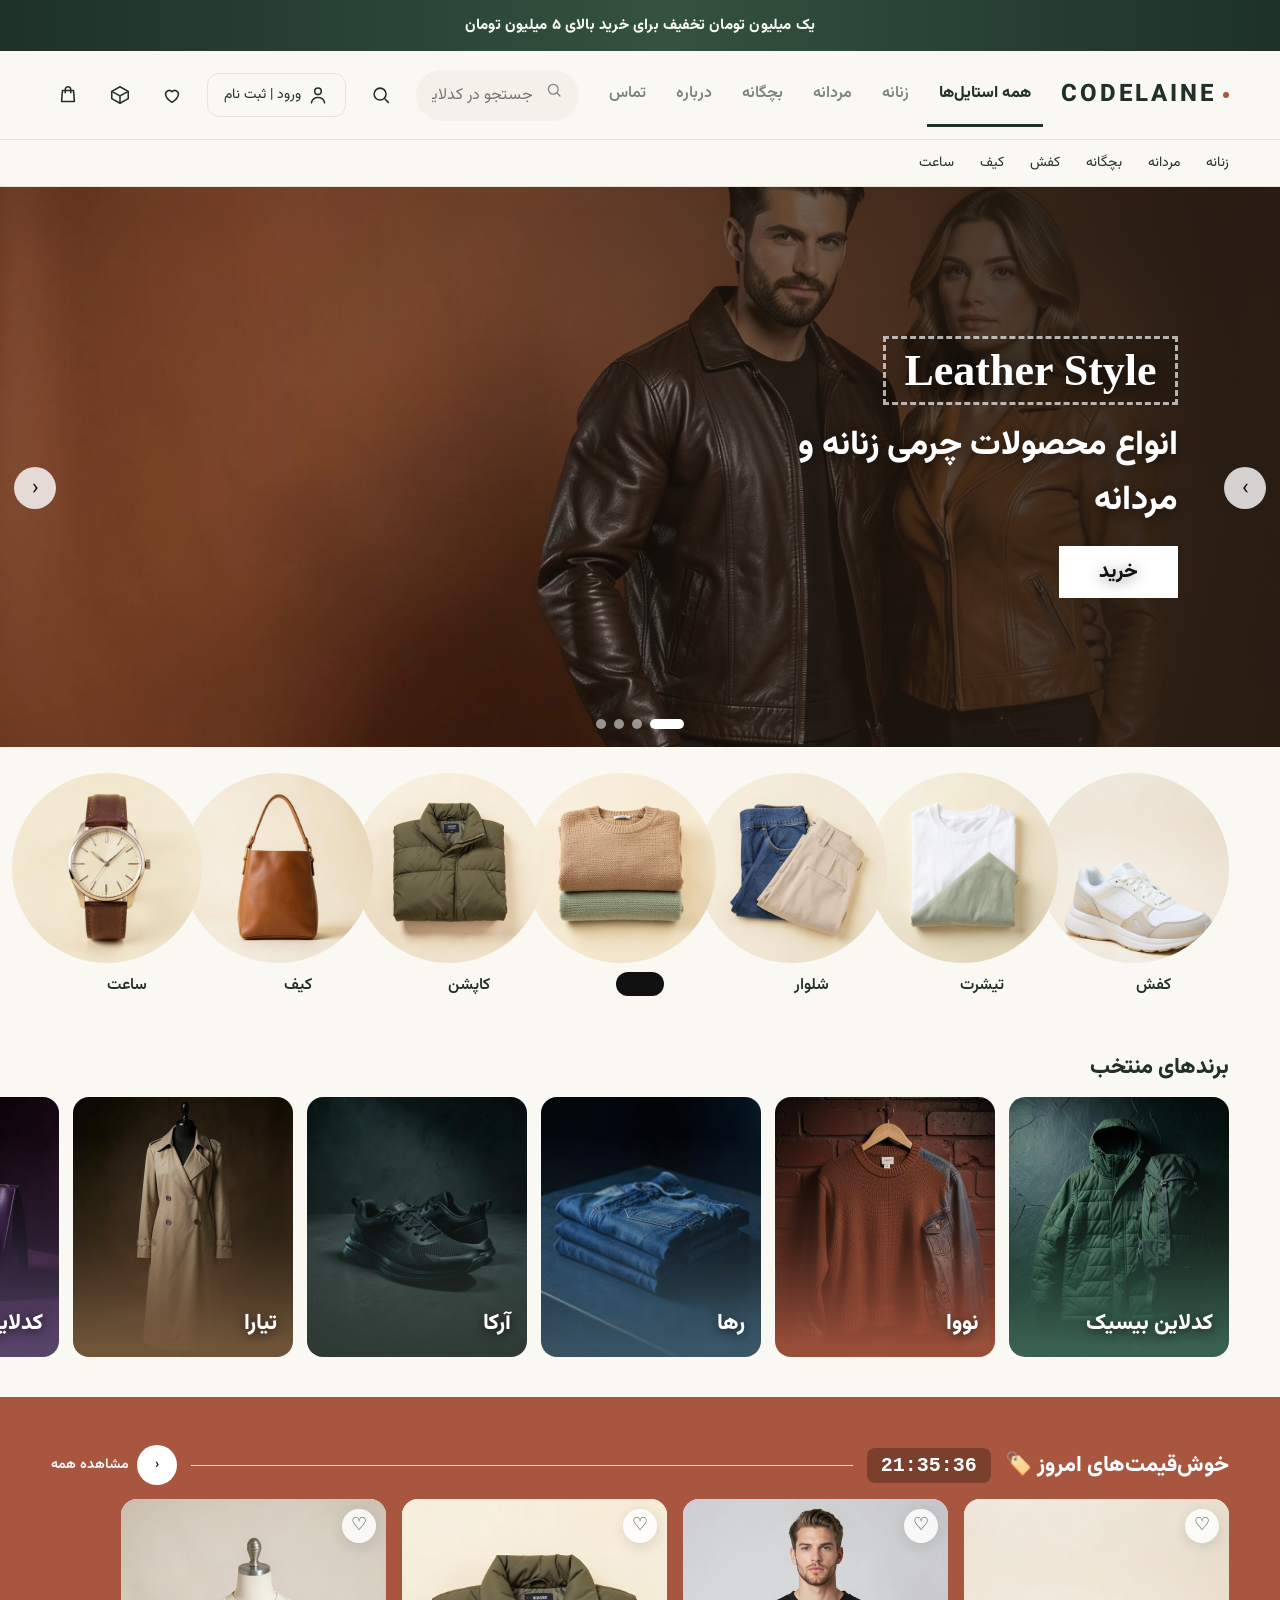
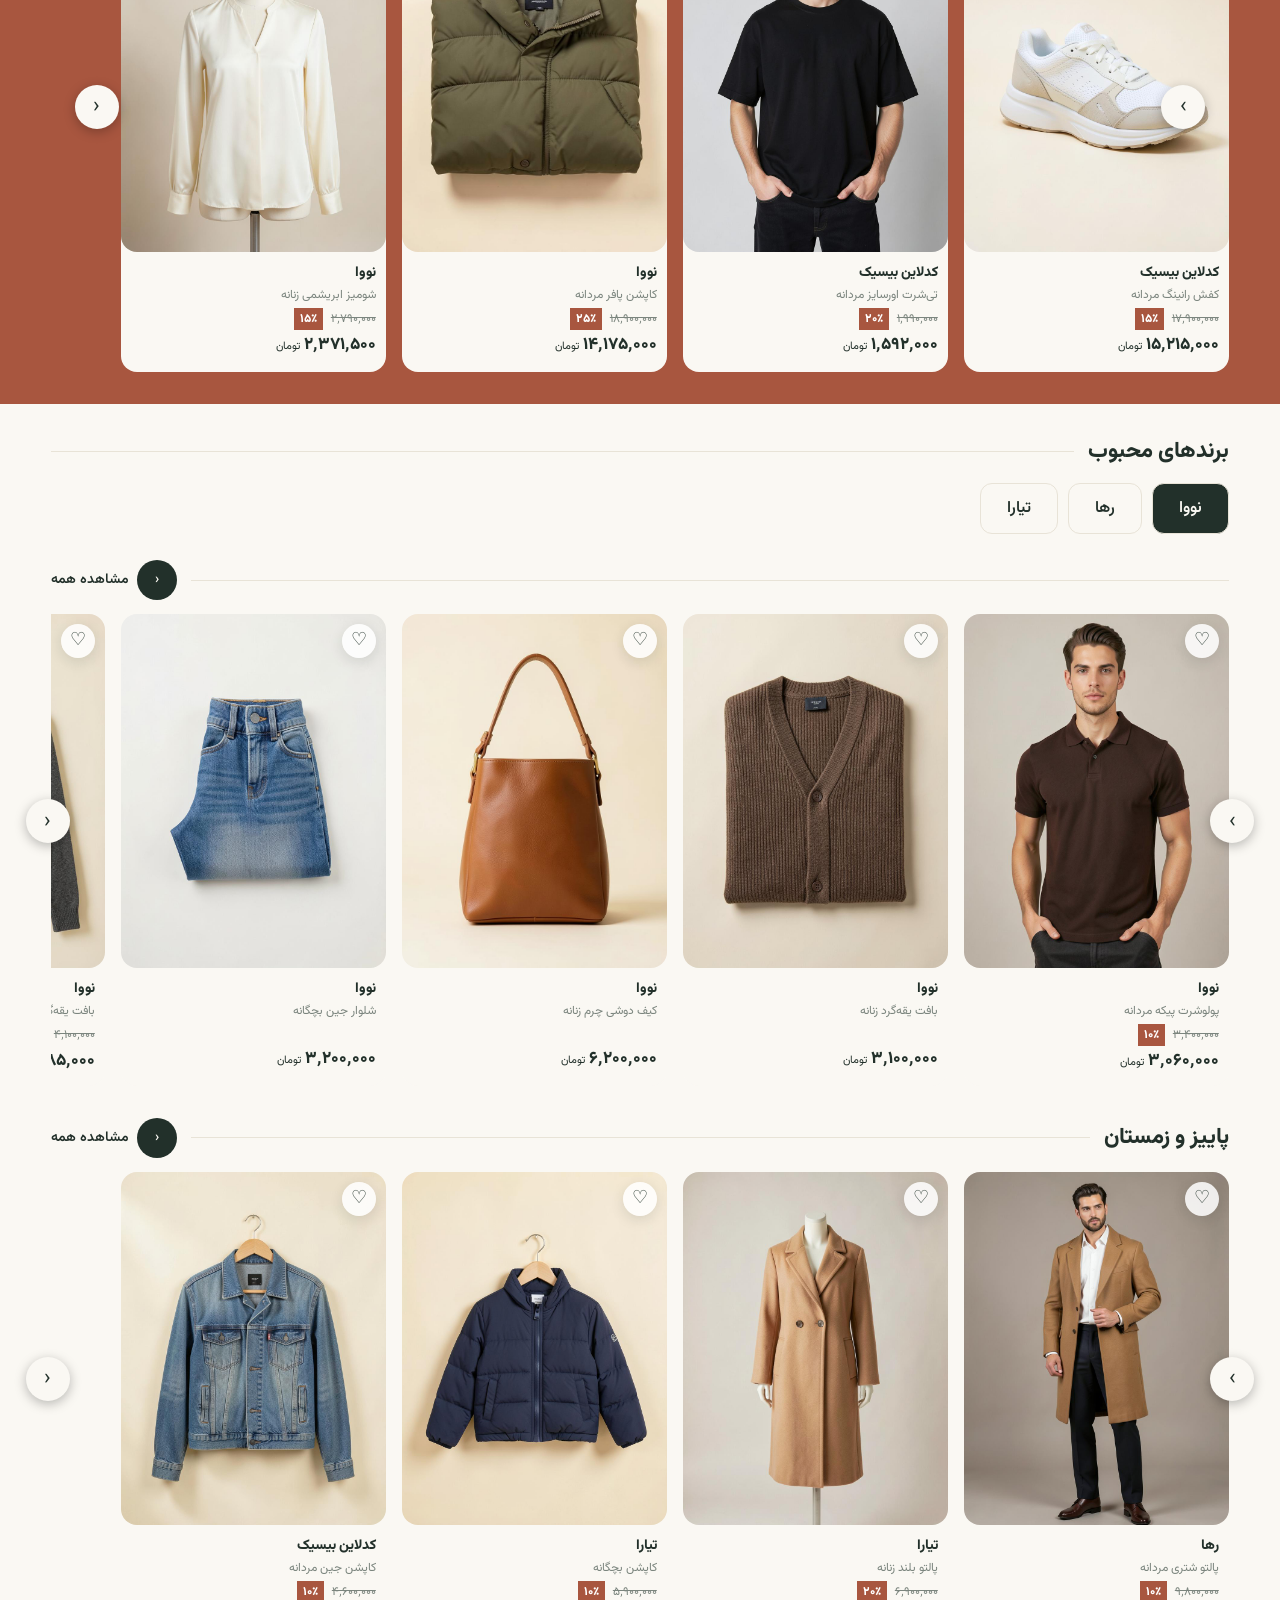
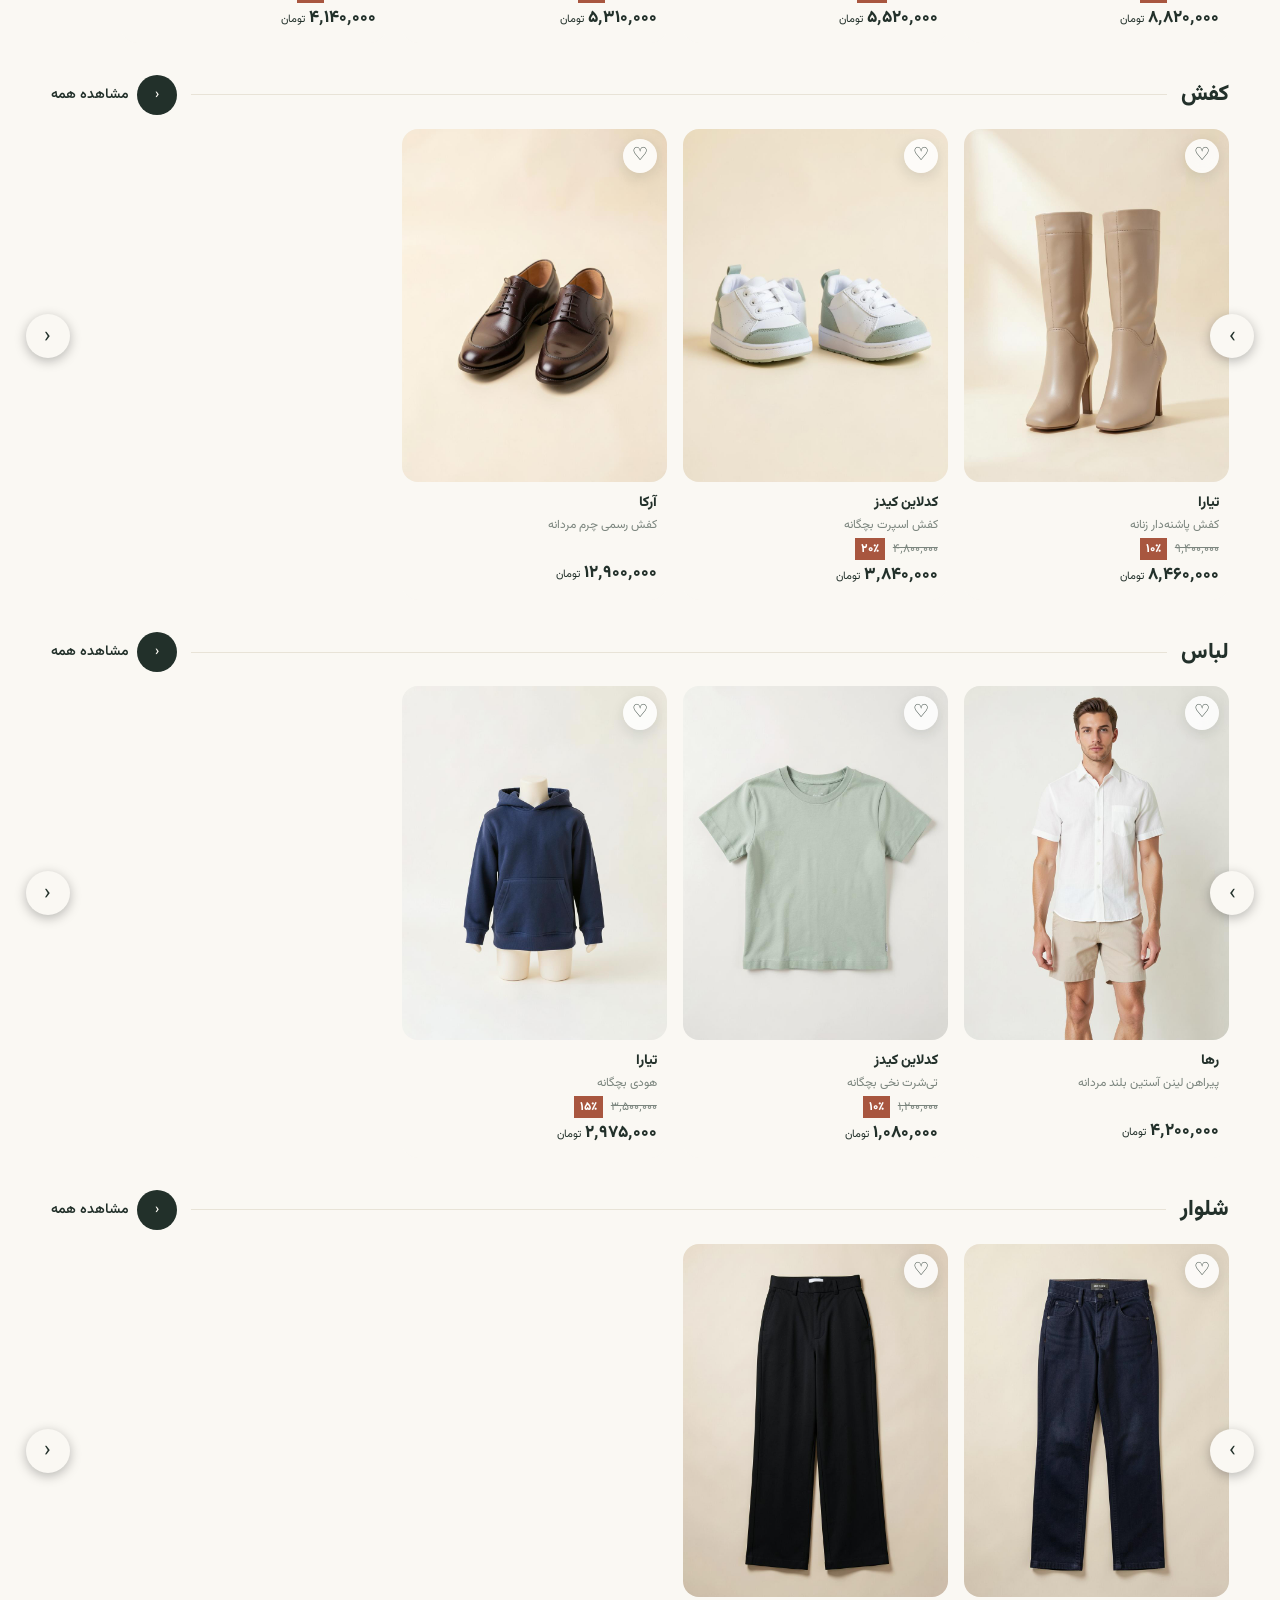
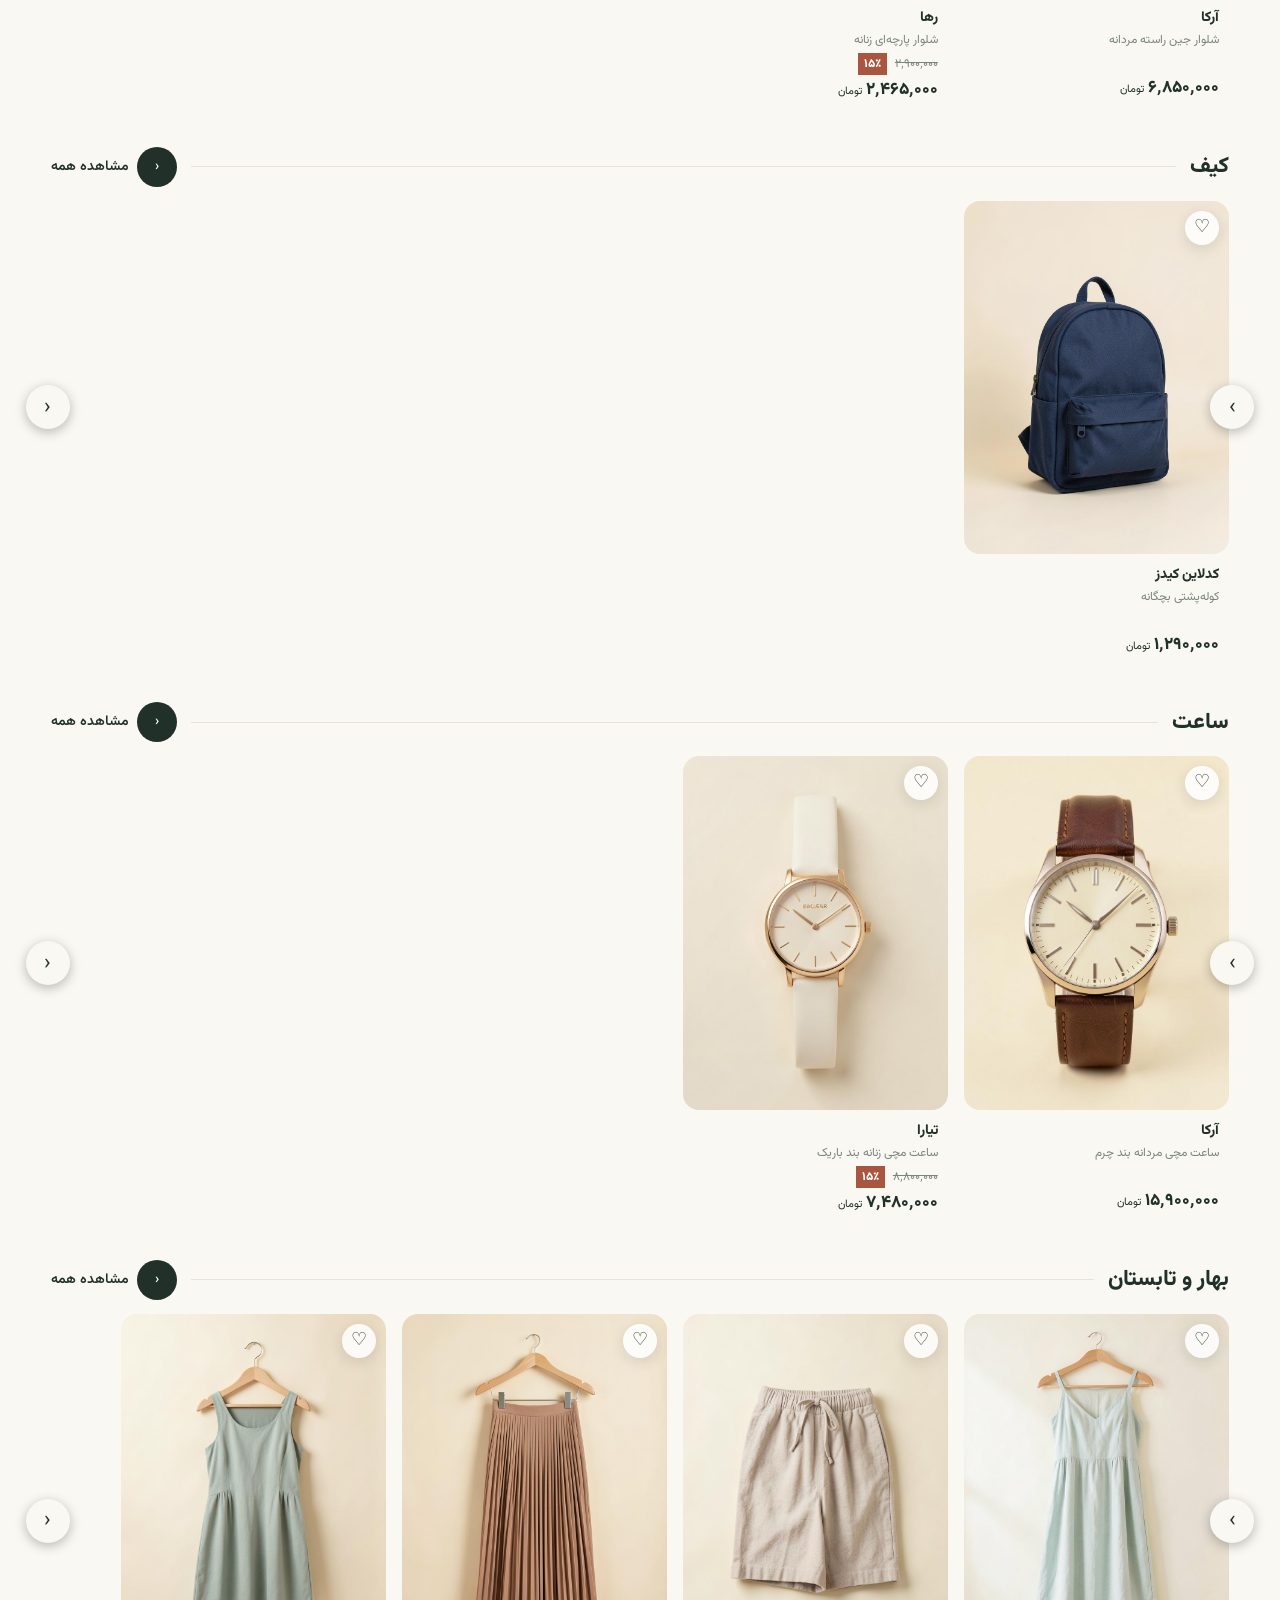
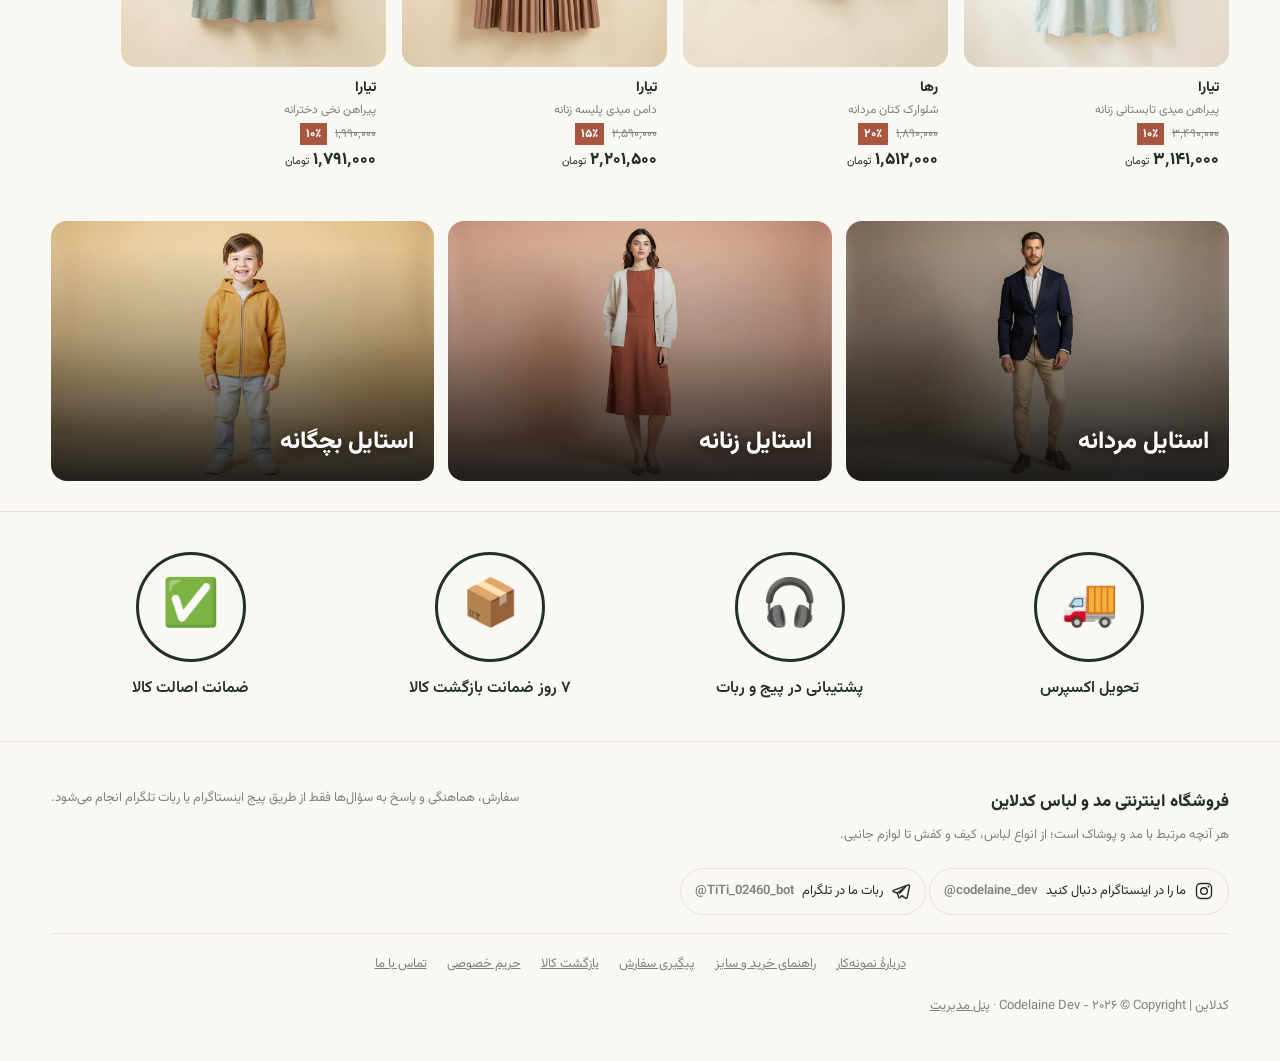
==== frontend/index.html @ 7ecbe513 "نمایش هشدار نمونه‌کار در مرحلهٔ پرداخت و میزبانی محلی فونت پیام «این یک نمونه‌کار است» بالای خود مرح" ====
<!doctype html>
<html lang="fa" dir="rtl">
  <head>
    <meta charset="utf-8" />
    <meta name="referrer" content="strict-origin-when-cross-origin">
    <meta
      name="viewport"
      content="width=device-width, initial-scale=1, viewport-fit=cover"
    />
    <title>کدلاین | فروشگاه اینترنتی مد و لباس</title>
    <meta name="description" content="فروشگاه نمونه‌کار کدلاین؛ پوشاک زنانه، مردانه و بچگانه با جستجو، سبد خرید و صفحهٔ محصول." />
    <meta name="theme-color" content="#f7f4ee" />
    <link rel="icon" type="image/svg+xml" href="favicon.svg" />
    <link rel="canonical" href="https://taha01karimi-creator.github.io/poshak.1/frontend/index.html" />
    <meta property="og:type" content="website" />
    <meta property="og:site_name" content="کدلاین" />
    <meta property="og:title" content="کدلاین | فروشگاه اینترنتی مد و لباس" />
    <meta property="og:description" content="نمونه‌کار فروشگاه پوشاک کدلاین با سه بخش زنانه، مردانه و بچگانه." />
    <meta property="og:url" content="https://taha01karimi-creator.github.io/poshak.1/frontend/index.html" />
    <meta property="og:image" content="https://taha01karimi-creator.github.io/poshak.1/frontend/images/hero/fall.jpg" />
    <meta name="twitter:card" content="summary_large_image" />
    <link rel="stylesheet" href="css/style.css?v=11" />
  </head>
  <body>
    <div id="site-header"></div>
    <main id="app"></main>
    <div id="site-overlays"></div>

    <script src="js/utils.js?v=7"></script>
    <script src="js/data.js?v=8"></script>
    <script src="js/store.js?v=7"></script>
    <script src="js/components.js?v=13"></script>
    <script src="js/home.js?v=9"></script>
  </body>
</html>
---- frontend/css/style.css ----
@font-face {
  font-family: "Vazirmatn";
  font-style: normal;
  font-weight: 400;
  font-display: swap;
  src: url("../fonts/Vazirmatn-Regular.woff2") format("woff2");
}
@font-face {
  font-family: "Vazirmatn";
  font-style: normal;
  font-weight: 600;
  font-display: swap;
  src: url("../fonts/Vazirmatn-SemiBold.woff2") format("woff2");
}
@font-face {
  font-family: "Vazirmatn";
  font-style: normal;
  font-weight: 800;
  font-display: swap;
  src: url("../fonts/Vazirmatn-ExtraBold.woff2") format("woff2");
}

:root {
  --bg: #faf8f3;
  --fg: #22302a;
  --mut: #7b857e;
  --line: #e8e3d7;
  --card: #edf2ec;
  --soft: #f3f1e9;
  --red: #a8563f;
  --promo: #22372e;
  --shadow: 0 10px 28px #2a3a2f14;
  color-scheme: light;
  box-sizing: border-box;
  padding-top: env(safe-area-inset-top, 0px);
  padding-bottom: env(safe-area-inset-bottom, 0px);
}
html {
  scroll-padding-top: 150px;
}
* {
  box-sizing: border-box;
  margin: 0;
  padding: 0;
}
body {
  font-family: Vazirmatn, Tahoma, sans-serif;
  background: var(--bg);
  color: var(--fg);
  overflow-x: hidden;
}
button,
input {
  font: inherit;
  color: inherit;
  border: 0;
  background: none;
  cursor: pointer;
}
input {
  cursor: text;
}
.promo {
  background: linear-gradient(90deg, #1d3129, #33523f 52%, #1d3129);
  color: #f4f7ef;
  text-align: center;
  padding: 14px 10px;
  font-weight: 800;
  font-size: 15px;
  letter-spacing: 0.2px;
}
.hd {
  position: sticky;
  top: env(safe-area-inset-top, 0px);
  z-index: 20;
  background: var(--bg);
  border-bottom: 1px solid var(--line);
}
.bar {
  display: flex;
  align-items: center;
  gap: 18px;
  padding: 12px 4%;
  max-width: 1500px;
  margin: auto;
}
.logo {
  text-decoration: none;
  color: inherit;
  font-size: 24px;
  letter-spacing: 3px;
  font-family: Vazirmatn, Arial, sans-serif;
  font-weight: 800;
  direction: ltr;
}
.logo::after {
  content: "";
  display: inline-block;
  width: 6px;
  height: 6px;
  margin-inline-start: 7px;
  border-radius: 50%;
  background: var(--red);
  vertical-align: middle;
}
.tabs {
  display: flex;
  gap: 6px;
}
.tabs a {
  display: block;
  text-decoration: none;
  padding: 18px 12px;
  color: var(--mut);
  border-bottom: 3px solid transparent;
  font-weight: 600;
}
.tabs a.on {
  color: var(--fg);
  border-color: var(--fg);
  font-weight: 800;
}
.search {
  position: relative;
  flex: 1;
  max-width: 520px;
  margin-inline-start: auto;
}
.search input {
  width: 100%;
  background: var(--soft);
  border-radius: 30px;
  padding: 13px 46px 13px 16px;
  outline: 0;
}
.search .ic {
  position: absolute;
  right: 16px;
  top: 11px;
  color: var(--mut);
}
#sug {
  position: absolute;
  top: 52px;
  inset-inline: 0;
  background: var(--bg);
  border: 1px solid var(--line);
  border-radius: 14px;
  box-shadow: 0 12px 30px #0003;
  display: none;
  overflow: hidden;
}
#sug div {
  display: flex;
  gap: 10px;
  align-items: center;
  padding: 10px 14px;
  cursor: pointer;
}
#sug div:hover {
  background: var(--soft);
}
.ib {
  position: relative;
  font-size: 22px;
  padding: 6px;
}
.ib b {
  position: absolute;
  top: -4px;
  left: -4px;
  background: var(--red);
  color: #fff;
  border-radius: 20px;
  font-size: 11px;
  min-width: 18px;
  height: 18px;
  line-height: 18px;
  text-align: center;
}
.login {
  display: inline-flex;
  align-items: center;
  gap: 6px;
  border: 1px solid var(--line);
  padding: 10px 16px;
  border-radius: 12px;
  font-size: 14px;
  transition: border-color 0.2s ease, background 0.2s ease;
}
.login:hover {
  border-color: var(--red);
}
.login-ico {
  font-size: 15px;
}
.sub {
  display: flex;
  gap: 26px;
  padding: 12px 4%;
  max-width: 1500px;
  margin: auto;
  overflow-x: auto;
  font-size: 14px;
  border-top: 1px solid var(--line);
  white-space: nowrap;
}
.sub a {
  color: var(--fg);
  cursor: pointer;
}
.sub a:hover {
  color: var(--red);
}
main {
  max-width: 1500px;
  margin: auto;
}
.hero {
  position: relative;
  height: min(52vw, 560px);
  overflow: hidden;
  margin-top: 0;
}
.slide { background-size: cover; background-position: center;
  position: absolute;
  inset: 0;
  display: flex;
  align-items: center;
  justify-content: flex-start;
  padding: 0 8%;
  opacity: 0;
  transition: opacity 0.8s;
  color: #fff;
}
.slide.on {
  opacity: 1;
}
.slide .t { text-shadow: 0 2px 14px #0007;
  max-width: 420px;
  z-index: 2;
}
.slide .tag {
  display: inline-block;
  font:
    700 clamp(22px, 4vw, 44px) Georgia,
    serif;
  border: 3px dashed #ffffffaa;
  padding: 6px 18px;
  background: #0003;
  margin-bottom: 14px;
  direction: ltr;
}
.slide h2 {
  font-size: clamp(20px, 3vw, 34px);
  margin-bottom: 18px;
  line-height: 1.6;
}
.slide .btn {
  display: inline-block;
  text-decoration: none;
  background: #fff;
  color: #111;
  padding: 10px 40px;
  font-size: 20px;
  font-weight: 800;
}
.slide .em {
  position: absolute;
  inset-inline-end: 8%;
  font-size: clamp(100px, 22vw, 300px);
  opacity: 0.9;
  filter: drop-shadow(0 20px 20px #0004);
}
.dots {
  position: absolute;
  bottom: 18px;
  inset-inline: 0;
  display: flex;
  gap: 8px;
  justify-content: center;
  z-index: 3;
}
.dots i {
  width: 10px;
  height: 10px;
  border-radius: 10px;
  background: #fff8;
  cursor: pointer;
  transition: 0.3s;
}
.dots i.on {
  width: 34px;
  background: #fff;
}
.hn {
  position: absolute;
  top: 50%;
  z-index: 3;
  background: #fffc;
  color: #111;
  width: 42px;
  height: 42px;
  border-radius: 50%;
  font-size: 22px;
}
.cats {
  display: flex;
  gap: 20px;
  justify-content: space-around;
  padding: 26px 4%;
  overflow-x: auto;
}
.cat {
  text-align: center;
  min-width: 120px;
  cursor: pointer;
  font-weight: 600;
}
.cat .c { overflow: hidden; background: var(--card);
  width: min(190px, 28vw);
  aspect-ratio: 1;
  border-radius: 50%;
  background: var(--soft);
  display: grid;
  place-items: center;
  font-size: clamp(54px, 8vw, 96px);
  transition: 0.3s;
  margin: 0 auto 10px;
}
.cat:hover .c {
  transform: scale(1.07) rotate(-4deg);
  background: var(--card);
}
.h2 {
  font-size: 22px;
  font-weight: 800;
  padding: 26px 4% 12px;
}
.brands {
  display: flex;
  gap: 14px;
  overflow-x: auto;
  padding: 0 4% 10px;
}
.brand { background-size: cover; background-position: center; text-shadow: 0 2px 10px #0009;
  min-width: 220px;
  height: 260px;
  border-radius: 16px;
  display: flex;
  align-items: flex-end;
  padding: 16px;
  color: #fff;
  font-weight: 800;
  font-size: 22px;
  cursor: pointer;
  transition: 0.3s;
}
.brand:hover {
  transform: translateY(-6px);
}
.deal {
  background: var(--red);
  color: #fff;
  margin: 30px 0;
  padding: 22px 4% 26px;
}
.deal .top {
  display: flex;
  align-items: center;
  gap: 14px;
  margin-bottom: 16px;
}
.deal h3 {
  font-size: 24px;
}
.cd {
  margin-inline-start: auto;
  font: 700 20px monospace;
  direction: ltr;
  background: #0004;
  padding: 6px 14px;
  border-radius: 8px;
}
.sec {
  position: relative;
  padding: 0 4%;
}
.sh {
  display: flex;
  align-items: center;
  gap: 14px;
  margin: 26px 0 14px;
}
.sh h3 {
  font-size: 22px;
  font-weight: 800;
}
.sh hr {
  flex: 1;
  border: 0;
  border-top: 1px solid var(--line);
}
.all {
  display: flex;
  align-items: center;
  gap: 8px;
  font-size: 14px;
  font-weight: 600;
}
.all i,
.deal .all i {
  width: 40px;
  height: 40px;
  border-radius: 50%;
  background: var(--fg);
  color: var(--bg);
  display: grid;
  place-items: center;
  font-style: normal;
}
.deal .all i {
  background: #fff;
  color: #111;
}
.rail {
  display: flex;
  gap: 16px;
  overflow-x: auto;
  scroll-snap-type: x mandatory;
  scrollbar-width: none;
  padding-bottom: 6px;
}
.rail::-webkit-scrollbar {
  display: none;
}
.card {
  flex: 0 0 clamp(150px, 22vw, 265px);
  scroll-snap-align: start;
  position: relative;
  cursor: pointer;
  background: var(--bg);
  color: var(--fg);
  padding-bottom: 10px;
  border-radius: 16px;
  transition: transform 0.25s ease, box-shadow 0.25s ease;
}
.card:hover {
  transform: translateY(-4px);
  box-shadow: var(--shadow);
}
.deal .card {
  padding: 0 0 12px;
}
.img {
  aspect-ratio: 3/4;
  display: grid;
  place-items: center;
  font-size: clamp(60px, 9vw, 110px);
  overflow: hidden;
  border-radius: 16px;
}
.img img {
  width: 100%;
  height: 100%;
  object-fit: cover;
  display: block;
  transition: transform 0.45s ease;
}
.card:hover .img img {
  transform: scale(1.06);
}
.img span {
  transition: 0.4s;
}
.card:hover .img span {
  transform: scale(1.15) rotate(-5deg);
}
.wish {
  position: absolute;
  top: 10px;
  right: 10px;
  width: 34px;
  height: 34px;
  border-radius: 50%;
  background: #ffffffd9;
  color: #2a3a32;
  font-size: 18px;
  z-index: 2;
  box-shadow: 0 4px 14px #1b2a211f;
  backdrop-filter: blur(6px);
}
.wish.on {
  color: var(--red);
}
.card b {
  display: block;
  padding: 10px 10px 0;
  font-size: 14px;
}
.card p {
  padding: 2px 10px;
  font-size: 12px;
  color: var(--mut);
  height: 20px;
  overflow: hidden;
  white-space: nowrap;
  text-overflow: ellipsis;
}
.pr {
  padding: 4px 10px 0;
  font-size: 12px;
  display: flex;
  gap: 8px;
  align-items: center;
  min-height: 24px;
}
.pr s {
  color: var(--mut);
}
.off {
  background: var(--red);
  color: #fff;
  font-style: normal;
  padding: 2px 6px;
  font-weight: 700;
}
.now {
  padding: 2px 10px;
  font-weight: 800;
  font-size: 17px;
}
.now small {
  font-size: 11px;
  font-weight: 400;
}
.rn {
  position: absolute;
  top: 45%;
  width: 44px;
  height: 44px;
  border-radius: 50%;
  background: var(--bg);
  color: var(--fg);
  box-shadow: 0 3px 12px #0004;
  font-size: 22px;
  z-index: 3;
}
.bt {
  display: flex;
  gap: 10px;
  margin-bottom: 14px;
  flex-wrap: wrap;
}
.bt button {
  padding: 12px 26px;
  border: 1px solid var(--line);
  border-radius: 12px;
  font-weight: 600;
}
.bt button.on {
  background: var(--fg);
  color: var(--bg);
}
.ban {
  display: grid;
  grid-template-columns: repeat(3, 1fr);
  gap: 14px;
  padding: 30px 4%;
}
.ban a { background-size: cover; background-position: center; text-shadow: 0 2px 10px #0008;
  text-decoration: none;
  height: 260px;
  border-radius: 16px;
  display: flex;
  align-items: flex-end;
  padding: 20px;
  font: 800 24px Vazirmatn;
  color: #fff;
  cursor: pointer;
  position: relative;
  overflow: hidden;
}
.ban a span {
  position: absolute;
  font-size: 150px;
  top: 10px;
  inset-inline-end: 20px;
  transition: 0.4s;
}
.ban a:hover span {
  transform: scale(1.2);
}
.feat {
  display: grid;
  grid-template-columns: repeat(4, 1fr);
  gap: 20px;
  text-align: center;
  padding: 40px 4%;
  border-top: 1px solid var(--line);
  font-weight: 600;
}
.feat div i {
  display: grid;
  place-items: center;
  width: 110px;
  height: 110px;
  margin: 0 auto 14px;
  border: 3px solid var(--fg);
  border-radius: 50%;
  font-size: 46px;
  font-style: normal;
}
.ft {
  padding: 26px 4% 40px;
  border-top: 1px solid var(--line);
  color: var(--mut);
  font-size: 13px;
  line-height: 2.2;
}
.ft h4 {
  color: var(--fg);
  font-size: 17px;
}
.ft .row {
  display: flex;
  justify-content: space-between;
  gap: 20px;
  flex-wrap: wrap;
  margin-top: 16px;
}
.ft-social {
  margin-top: 18px;
}
.ft-social a {
  display: inline-flex;
  align-items: center;
  gap: 8px;
  padding: 8px 14px;
  border: 1px solid var(--line);
  border-radius: 999px;
  color: var(--fg);
  text-decoration: none;
  transition: 0.25s;
}
.ft-social a:hover {
  border-color: var(--fg);
  background: #00000008;
}
.ft-social svg {
  width: 20px;
  height: 20px;
  fill: none;
  stroke: currentColor;
  stroke-width: 1.7;
  flex: none;
}
.ft-social b {
  color: var(--mut);
  font-weight: 600;
  direction: ltr;
}
.ov {
  position: fixed;
  inset: 0;
  background: #0008;
  z-index: 50;
  display: none;
  place-items: center;
  padding: 16px;
}
.ov.on {
  display: grid;
}
.md {
  background: var(--bg);
  border-radius: 20px;
  box-shadow: 0 24px 60px #1b2a2130;
  max-width: 760px;
  width: 100%;
  max-height: 90vh;
  overflow: auto;
  display: grid;
  grid-template-columns: 1fr 1fr;
  position: relative;
}
.md.sm {
  max-width: 380px;
  display: block;
  padding: 28px;
}
.md .x {
  position: absolute;
  top: 10px;
  left: 10px;
  font-size: 22px;
  z-index: 2;
}
.md .info {
  padding: 30px;
  display: flex;
  flex-direction: column;
  gap: 12px;
}
.chips {
  display: flex;
  gap: 8px;
  flex-wrap: wrap;
}
.chips button {
  border: 1px solid var(--line);
  padding: 8px 16px;
  border-radius: 10px;
  transition: background 0.2s ease, color 0.2s ease;
}
.chips button.on {
  background: var(--fg);
  color: var(--bg);
}
.pb {
  background: var(--fg);
  color: var(--bg);
  padding: 14px;
  border-radius: 14px;
  font-weight: 800;
  width: 100%;
  margin-top: 6px;
  transition: transform 0.2s ease, opacity 0.2s ease;
}
.pb:hover {
  transform: translateY(-2px);
}
.pb:disabled {
  opacity: 0.55;
  transform: none;
}
.ct-link {
  display: flex;
  align-items: center;
  justify-content: space-between;
  gap: 10px;
  padding: 14px 16px;
  margin-top: 10px;
  border: 1px solid var(--line);
  border-radius: 14px;
  background: var(--bg);
  color: var(--fg);
  transition: border-color 0.2s ease, transform 0.2s ease;
}
.ct-link:hover {
  border-color: var(--fg);
  transform: translateY(-2px);
}
.ct-link b {
  font-weight: 800;
}
.ct-link span {
  font-size: 14px;
}
.md input {
  width: 100%;
  background: var(--soft);
  padding: 13px;
  border-radius: 10px;
  margin: 12px 0;
  outline: 0;
  direction: ltr;
  text-align: center;
}
#drawer {
  position: fixed;
  top: 0;
  bottom: 0;
  left: 0;
  width: min(400px, 100%);
  background: var(--bg);
  z-index: 60;
  transform: translateX(-105%);
  transition: 0.35s;
  display: flex;
  flex-direction: column;
  box-shadow: 6px 0 30px #0005;
  padding-top: env(safe-area-inset-top, 0px);
}
#drawer {
  visibility: hidden;
  transition:
    transform 0.35s,
    visibility 0s 0.35s;
}
#drawer.on {
  transform: none;
  visibility: visible;
  transition: transform 0.35s;
}
#drawer header {
  display: flex;
  justify-content: space-between;
  padding: 16px;
  font-weight: 800;
  border-bottom: 1px solid var(--line);
}
#ci {
  flex: 1;
  overflow: auto;
  padding: 10px 16px;
}
.ci {
  display: flex;
  gap: 12px;
  align-items: center;
  padding: 12px 0;
  border-bottom: 1px solid var(--line);
  font-size: 13px;
}
.ci .th {
  width: 64px;
  height: 80px;
  background: var(--card);
  display: grid;
  place-items: center;
  font-size: 36px;
  flex: none;
}
.q {
  display: flex;
  gap: 8px;
  align-items: center;
  margin-top: 6px;
}
.q button {
  width: 26px;
  height: 26px;
  border: 1px solid var(--line);
  border-radius: 50%;
}
.cf {
  padding: 16px;
  border-top: 1px solid var(--line);
}
.pg {
  height: 8px;
  background: var(--soft);
  border-radius: 8px;
  overflow: hidden;
  margin: 6px 0 12px;
}
.pg i {
  display: block;
  height: 100%;
  background: var(--red);
  transition: 0.5s;
}
#toast {
  position: fixed;
  bottom: calc(24px + env(safe-area-inset-bottom, 0px));
  left: 50%;
  transform: translate(-50%, 120px);
  background: #111;
  color: #fff;
  padding: 12px 24px;
  border-radius: 30px;
  z-index: 90;
  transition: 0.4s;
  font-size: 14px;
}
#toast.on {
  transform: translate(-50%, 0);
}
@media (max-width: 800px) {
  .tabs {
    order: 5;
    width: 100%;
    overflow: auto;
  }
  .bar {
    flex-wrap: wrap;
    gap: 8px;
  }
  .search {
    order: 4;
    flex-basis: 100%;
    max-width: none;
  }
  .md {
    grid-template-columns: 1fr;
  }
  .feat {
    grid-template-columns: 1fr 1fr;
  }
  .ban {
    grid-template-columns: 1fr;
  }
  .login {
    display: none;
  }
  .rn {
    display: none;
  }
}

/* لایه‌های شناور (مودال، سبد، پیام) */
#site-overlays {
  display: contents;
}
.deal .sec {
  padding: 0;
}
.sh .cd {
  margin-inline-start: 0;
}
.sec.expanded .rail {
  flex-wrap: wrap;
  overflow: visible;
}
.sec.expanded .card {
  flex: 0 0 calc(25% - 12px);
}
.sec.expanded .rn {
  display: none;
}
.cat-hero { background-size: cover; background-position: center;
  display: flex;
  align-items: center;
  justify-content: space-between;
  gap: 20px;
  margin: 20px 4% 0;
  padding: 34px 40px;
  color: #fff;
  border-radius: 6px;
  overflow: hidden;
}
.cat-hero h1 {
  font-size: clamp(24px, 4vw, 40px);
  margin-bottom: 8px;
}
.cat-hero p {
  opacity: 0.85;
}
.cat-hero .em {
  font-size: clamp(80px, 14vw, 170px);
  filter: drop-shadow(0 14px 14px #0005);
}
.pills {
  display: flex;
  gap: 10px;
  flex-wrap: wrap;
  padding: 18px 4% 0;
}
.pills a {
  padding: 9px 20px;
  border: 1px solid var(--line);
  border-radius: 30px;
  text-decoration: none;
  color: var(--fg);
  font-weight: 600;
  font-size: 14px;
}
.pills a.on {
  background: var(--fg);
  color: var(--bg);
}
.toolbar {
  display: flex;
  gap: 16px;
  align-items: center;
  flex-wrap: wrap;
  padding: 18px 4% 0;
  font-size: 14px;
}
.toolbar select {
  background: var(--soft);
  color: var(--fg);
  padding: 9px 14px;
  border: 1px solid var(--line);
  border-radius: 8px;
  font: inherit;
}
.toolbar label {
  display: flex;
  gap: 6px;
  align-items: center;
  cursor: pointer;
}
.empty {
  padding: 30px 0;
  color: var(--mut);
}
@media (max-width: 800px) {
  .sec.expanded .card {
    flex-basis: calc(50% - 8px);
  }
  .cat-hero { background-size: cover; background-position: center;
    padding: 24px;
  }
}

/* ---------- پیگیری سفارش ---------- */
.tk-in {
  width: 100%;
  padding: 10px 12px;
  border: 1px solid var(--line);
  border-radius: 8px;
  background: var(--bg);
  color: var(--fg);
  font: inherit;
  font-size: 14px;
}
.tk-in:focus {
  outline: none;
  border-color: var(--red);
}
.tk-link {
  border: 0;
  background: transparent;
  color: var(--red);
  font: inherit;
  font-size: 12px;
  cursor: pointer;
  text-decoration: underline;
}
.tk {
  padding: 4px;
  display: grid;
  gap: 10px;
}
.tk-mut {
  color: var(--mut);
  font-size: 13px;
}
.tk-code {
  display: flex;
  align-items: center;
  gap: 10px;
  background: var(--soft);
  border: 1px dashed var(--line);
  border-radius: 10px;
  padding: 12px 14px;
}
.tk-code b {
  font-size: 22px;
  letter-spacing: 1px;
  direction: ltr;
}
.tk-code button {
  margin-right: auto;
  border: 1px solid var(--line);
  background: var(--bg);
  color: var(--fg);
  border-radius: 8px;
  padding: 5px 12px;
  font: inherit;
  font-size: 12px;
  cursor: pointer;
}
.tk-meta {
  display: flex;
  justify-content: space-between;
  align-items: center;
  gap: 10px;
  font-size: 13px;
  color: var(--mut);
}
.tk-badge {
  background: var(--fg);
  color: var(--bg);
  border-radius: 20px;
  padding: 4px 12px;
  font-weight: 800;
  font-size: 12px;
}
.tk-badge.bad {
  background: var(--red);
  color: #fff;
}
.tk-cancel {
  color: var(--red);
  font-weight: 800;
  font-size: 13px;
}
.tk-steps {
  display: flex;
  gap: 4px;
}
.tk-steps .st {
  flex: 1;
  text-align: center;
  font-size: 11px;
  color: var(--mut);
}
.tk-steps .st i {
  display: block;
  height: 5px;
  border-radius: 4px;
  background: var(--line);
  margin-bottom: 6px;
}
.tk-steps .st.on {
  color: var(--fg);
  font-weight: 800;
}
.tk-steps .st.on i {
  background: var(--red);
}
.tk-h {
  font-size: 14px;
  margin-top: 4px;
}
.tk-item {
  display: flex;
  gap: 8px;
  align-items: center;
  padding: 8px 0;
  border-bottom: 1px solid var(--line);
  font-size: 13px;
}
.tk-item span:first-child {
  flex: 1;
}
.tk-sum {
  display: grid;
  gap: 6px;
  font-size: 13px;
  padding-top: 6px;
}
.tk-sum div {
  display: flex;
  justify-content: space-between;
}
.tk-sum .tk-pay {
  font-weight: 800;
  font-size: 15px;
  border-top: 1px solid var(--line);
  padding-top: 8px;
}

/* =====================================================================
   نسخهٔ موبایل فروشگاه
   ===================================================================== */
html {
  -webkit-text-size-adjust: 100%;
  text-size-adjust: 100%;
}
body {
  -webkit-tap-highlight-color: transparent;
}
button,
a {
  touch-action: manipulation;
}
.credit {
  margin-top: 10px;
  font-size: 12px;
  color: var(--mut);
}
.credit b {
  color: var(--fg);
  font-family: Arial, sans-serif;
  letter-spacing: 0.3px;
  direction: ltr;
  unicode-bidi: isolate;
  display: inline-block;
}

/* روی صفحه‌های لمسی hover نداریم؛ انیمیشن‌های hover خاموش شوند */
@media (hover: none) {
  .card:hover .img span,
  .cat:hover .c,
  .brand:hover,
  .ban a:hover span {
    transform: none;
  }
}

@media (max-width: 800px) {
  html {
    scroll-padding-top: 110px;
  }

  /* ---- هدر: فقط ردیف لوگو و آیکون‌ها ثابت می‌ماند ---- */
  .promo {
    padding: 9px 12px;
    font-size: 13px;
    line-height: 1.7;
  }
  .hd {
    transition: transform 0.25s ease;
  }
  .hd.away {
    transform: translateY(-110%);
  }
  .bar {
    padding: 8px 3%;
    gap: 6px;
  }
  .logo {
    font-size: 20px;
    letter-spacing: 1.5px;
    margin-inline-end: auto;
  }
  .login {
    display: grid;
    place-items: center;
    width: 44px;
    height: 44px;
    padding: 0;
    border: 0;
    border-radius: 50%;
    background: var(--soft);
    font-size: 19px;
    flex: none;
  }
  .login-txt {
    display: none;
  }
  .ib {
    font-size: 21px;
    min-width: 40px;
    min-height: 44px;
    padding: 6px;
  }
  .ib b {
    top: 4px;
    left: 4px;
  }
  .search {
    margin-inline-start: 0;
  }
  .search input {
    font-size: 16px; /* جلوگیری از زوم خودکار iOS */
    padding: 11px 44px 11px 14px;
  }
  .search .ic {
    top: 9px;
  }
  .tabs {
    gap: 0;
    scrollbar-width: none;
  }
  .tabs::-webkit-scrollbar,
  .sub::-webkit-scrollbar,
  .cats::-webkit-scrollbar,
  .brands::-webkit-scrollbar,
  .bt::-webkit-scrollbar,
  .pills::-webkit-scrollbar {
    display: none;
  }
  .tabs a {
    flex: 1 0 auto;
    padding: 10px 14px;
    text-align: center;
    white-space: nowrap;
    font-size: 14px;
  }
  .sub {
    display: none;
    padding: 10px 4%;
    gap: 20px;
    font-size: 13px;
    scrollbar-width: none;
  }
  .sub a {
    padding: 2px 0;
  }

  /* ---- اسلایدر ---- */
  .hero {
    height: clamp(300px, 80vw, 420px);
  }
  .slide { background-size: cover; background-position: center;
    padding: 0 6%;
  }
  .slide .t { text-shadow: 0 2px 14px #0007;
    max-width: 64%;
  }
  .slide .tag {
    border-width: 2px;
    padding: 4px 12px;
    margin-bottom: 10px;
  }
  .slide h2 {
    margin-bottom: 14px;
  }
  .slide .btn {
    padding: 8px 28px;
    font-size: 16px;
  }
  .slide .em {
    font-size: clamp(90px, 34vw, 150px);
    inset-inline-end: 3%;
    bottom: 22px;
  }
  .hn {
    display: none; /* در موبایل با کشیدن انگشت عوض می‌شود */
  }
  .dots {
    bottom: 10px;
  }

  /* ---- دسته‌ها و برندها ---- */
  .cats {
    justify-content: flex-start;
    gap: 14px;
    padding: 16px 4%;
    scrollbar-width: none;
  }
  .cat {
    flex: none;
    min-width: 84px;
    font-size: 13px;
  }
  .cat .c { overflow: hidden; background: var(--card);
    width: 88px;
    font-size: 38px;
    margin-bottom: 6px;
  }
  .h2 {
    font-size: 18px;
    padding: 18px 4% 8px;
  }
  .brands {
    gap: 10px;
    scrollbar-width: none;
  }
  .brand { background-size: cover; background-position: center; text-shadow: 0 2px 10px #0009;
    flex: none;
    min-width: 150px;
    height: 170px;
    padding: 12px;
    font-size: 17px;
  }

  /* ---- ردیف محصولات ---- */
  .deal {
    margin: 20px 0;
    padding: 14px 4% 18px;
  }
  .sh {
    gap: 10px;
    margin: 18px 0 10px;
  }
  .sh h3 {
    font-size: 18px;
  }
  .all {
    font-size: 13px;
    gap: 6px;
  }
  .all i,
  .deal .all i {
    width: 32px;
    height: 32px;
  }
  .cd {
    font-size: 15px;
    padding: 4px 10px;
  }
  .rail {
    gap: 10px;
  }
  .card {
    flex: 0 0 clamp(140px, 42vw, 200px);
  }
  .img {
    font-size: clamp(54px, 18vw, 80px);
  }
  .card b {
    font-size: 13px;
  }
  .pr {
    flex-wrap: wrap;
    gap: 6px;
  }
  .now {
    font-size: 15px;
  }
  .wish {
    width: 38px;
    height: 38px;
    top: 8px;
    right: 8px;
  }
  .sec.expanded .card {
    flex-basis: calc(50% - 5px);
  }
  .bt {
    flex-wrap: nowrap;
    overflow-x: auto;
    scrollbar-width: none;
  }
  .bt button {
    flex: none;
    padding: 10px 18px;
    white-space: nowrap;
  }

  /* ---- بنرها، ویژگی‌ها، فوتر ---- */
  .ban {
    padding: 18px 4%;
    gap: 10px;
  }
  .ban a { background-size: cover; background-position: center; text-shadow: 0 2px 10px #0008;
    height: 120px;
    padding: 16px;
    font-size: 19px;
  }
  .ban a span {
    font-size: 80px;
    top: 14px;
  }
  .feat {
    padding: 24px 4%;
    gap: 18px 10px;
    font-size: 13px;
  }
  .feat div i {
    width: 72px;
    height: 72px;
    font-size: 30px;
    border-width: 2px;
  }
  .ft {
    padding: 20px 4% calc(28px + env(safe-area-inset-bottom, 0px));
  }
  .ft .row {
    flex-direction: column;
    gap: 12px;
  }

  /* ---- صفحهٔ دسته‌بندی ---- */
  .cat-hero { background-size: cover; background-position: center;
    margin: 12px 4% 0;
    padding: 20px 18px;
  }
  .cat-hero .em {
    font-size: 80px;
  }
  .pills {
    flex-wrap: nowrap;
    overflow-x: auto;
    scrollbar-width: none;
    padding-top: 14px;
  }
  .pills a {
    flex: none;
    white-space: nowrap;
  }
  .toolbar {
    gap: 10px;
    padding-top: 14px;
  }
  .toolbar select {
    font-size: 16px;
  }

  /* ---- مودال به‌صورت bottom-sheet ---- */
  .ov {
    padding: 0;
    place-items: end stretch;
  }
  .md,
  .md.sm {
    max-width: none;
    width: 100%;
    max-height: 92vh;
    max-height: 92dvh;
    border-radius: 18px 18px 0 0;
  }
  .md.sm {
    padding: 24px 20px calc(24px + env(safe-area-inset-bottom, 0px));
  }
  .md .x {
    top: 10px;
    left: 10px;
    width: 40px;
    height: 40px;
    border-radius: 50%;
    background: var(--bg);
    box-shadow: 0 2px 8px #0003;
  }
  .md > .img {
    min-height: 220px !important;
    font-size: 96px !important;
  }
  .md .info {
    padding: 20px 20px calc(20px + env(safe-area-inset-bottom, 0px));
  }
  .md input {
    font-size: 16px;
  }
  .chips button {
    padding: 10px 16px;
  }

  /* ---- سبد خرید ---- */
  #drawer {
    width: 100%;
  }
  .cf {
    padding-bottom: calc(16px + env(safe-area-inset-bottom, 0px));
  }
  .q button {
    width: 34px;
    height: 34px;
  }
  #toast {
    width: max-content;
    max-width: calc(100% - 32px);
    text-align: center;
    bottom: calc(16px + env(safe-area-inset-bottom, 0px));
  }
}

@media (max-width: 380px) {
  .logo {
    font-size: 20px;
  }
  .slide h2 {
    font-size: 18px;
  }
  .card {
    flex-basis: 44vw;
  }
  .feat div i {
    width: 60px;
    height: 60px;
    font-size: 26px;
  }
}

/* ---------- تصویر محصول در سبد ---------- */
.ci .th {
  overflow: hidden;
  border-radius: 12px;
}
.ci .th img {
  width: 100%;
  height: 100%;
  object-fit: cover;
  display: block;
}

/* ---------- پرداخت ---------- */
.pay {
  display: grid;
  gap: 12px;
}
.pay-hd {
  display: flex;
  align-items: center;
  justify-content: space-between;
  gap: 10px;
}
.pay-hd b {
  font-size: 15px;
}
.pay-secure {
  font-size: 11px;
  color: var(--mut);
}
.pay-total {
  text-align: center;
  background: var(--soft);
  border: 1px solid var(--line);
  border-radius: 16px;
  padding: 14px;
}
.pay-total span {
  display: block;
  color: var(--mut);
  font-size: 12px;
}
.pay-total b {
  font-size: 25px;
  font-weight: 800;
}
.pay-total b small {
  font-size: 12px;
  font-weight: 400;
  color: var(--mut);
}
.pay-card {
  border-radius: 18px;
  padding: 18px;
  color: #f5f8f2;
  background: linear-gradient(135deg, #2f5044, #1b2b23 58%, #14211b);
  box-shadow: 0 16px 32px #1b2a2126;
}
.pay-card .pc-top {
  display: flex;
  justify-content: space-between;
  align-items: center;
  font-size: 12px;
  opacity: 0.82;
}
.pay-num {
  direction: ltr;
  text-align: center;
  font: 700 clamp(18px, 4.4vw, 23px) ui-monospace, Menlo, monospace;
  letter-spacing: 2px;
  word-spacing: 6px;
  margin: 16px 0 16px;
}
.pay-card .pc-row {
  display: flex;
  justify-content: space-between;
  align-items: center;
  gap: 8px;
  font-size: 11px;
  opacity: 0.9;
}
.pay-card button {
  border: 1px solid #ffffff40;
  background: #ffffff1f;
  color: #fff;
  border-radius: 10px;
  padding: 6px 12px;
  font: inherit;
  font-size: 11px;
}
.pay-hint {
  font-size: 12.5px;
  color: var(--mut);
  line-height: 1.9;
}
.pay-demo {
  text-align: center;
  font-size: 11px;
  color: var(--mut);
}
/* پیام «پرداخت در این نمونه‌کار وجود ندارد» جای کارت بانکی نمونه */
.pay-card.pay-off {
  display: grid;
  gap: 8px;
  color: var(--fg);
  background: linear-gradient(135deg, #f7f9f4, #eef3ea 60%, #e6eee1);
  border: 1px dashed #c3d4bd;
  box-shadow: none;
}
.pay-off .pc-top {
  color: var(--mut);
  opacity: 1;
}
.pay-off-ttl {
  text-align: center;
  font-size: 15px;
  font-weight: 800;
  padding: 8px 0 2px;
}
.pay-off-txt {
  margin: 0;
  text-align: center;
  font-size: 12.5px;
  line-height: 1.95;
  color: var(--mut);
}

/* عکس‌های دسته‌بندی و کارت برند */
.cat .c img {
  width: 100%;
  height: 100%;
  object-fit: cover;
  display: block;
}
.brand span {
  position: relative;
  z-index: 1;
}

/* ---------- لینک کارت محصول ---------- */
.card-link {
  position: absolute;
  inset: 0;
  z-index: 1;
  border-radius: 16px;
}

/* ---------- فوتر: لینک‌های راهنما ---------- */
.ft-links {
  display: flex;
  flex-wrap: wrap;
  gap: 8px 20px;
  justify-content: center;
  margin-top: 18px;
  padding-top: 16px;
  border-top: 1px solid var(--line);
}
.ft-links a {
  font-size: 13px;
  color: var(--mut);
}
.ft-links a:hover {
  color: var(--red);
}

/* ---------- صفحهٔ محصول ---------- */
.pd-crumbs {
  display: flex;
  align-items: center;
  gap: 8px;
  flex-wrap: wrap;
  padding: 18px 4% 4px;
  font-size: 13px;
  color: var(--mut);
}
.pd-crumbs a {
  color: var(--mut);
}
.pd-crumbs a:hover {
  color: var(--red);
}
.pd-crumbs strong {
  font-weight: 600;
  color: var(--fg);
}
.pd {
  display: grid;
  grid-template-columns: 1.05fr 1fr;
  gap: 36px;
  padding: 20px 4% 40px;
  align-items: start;
}
.pd__img {
  aspect-ratio: 3/4;
  border-radius: 22px;
  overflow: hidden;
  background: var(--soft);
  display: grid;
  place-items: center;
  font-size: 120px;
}
.pd__img img {
  width: 100%;
  height: 100%;
  object-fit: cover;
  display: block;
}
.pd__note {
  margin-top: 10px;
  font-size: 11.5px;
  color: var(--mut);
}
.pd__brand {
  display: inline-block;
  color: var(--red);
  font-size: 13px;
  font-weight: 700;
  margin-bottom: 6px;
}
.pd__info h1 {
  font-size: clamp(22px, 3vw, 30px);
  line-height: 1.5;
  margin-bottom: 6px;
}
.pd__cat {
  color: var(--mut);
  font-size: 13px;
}
.pd__price {
  display: flex;
  align-items: center;
  gap: 10px;
  flex-wrap: wrap;
  margin: 18px 0;
}
.pd__price s {
  color: var(--mut);
  font-size: 14px;
}
.pd__price b {
  font-size: 24px;
}
.pd__price b small {
  font-size: 12px;
  font-weight: 400;
}
.pd__sizes {
  margin: 8px 0 16px;
  font-size: 13px;
}
.pd__sizes .chips {
  margin-top: 8px;
}
.pd__sizes .chips button {
  border: 1px solid var(--line);
  background: transparent;
  padding: 8px 16px;
  border-radius: 10px;
  transition: background 0.2s ease, color 0.2s ease;
}
.pd__sizes .chips button.on {
  background: var(--fg);
  color: var(--bg);
}
.pd__wish {
  display: block;
  margin: 12px auto 0;
  font-size: 13px;
  color: var(--mut);
}
.pd__desc {
  margin-top: 24px;
  padding-top: 18px;
  border-top: 1px solid var(--line);
}
.pd__desc h2 {
  font-size: 16px;
  margin-bottom: 8px;
}
.pd__desc p {
  font-size: 14px;
  line-height: 2;
  color: var(--mut);
}
.pd__perks {
  margin-top: 12px;
  display: grid;
  gap: 6px;
  font-size: 13.5px;
  color: var(--fg);
}
.pd__perks li::before {
  content: "✓";
  color: var(--green);
  margin-inline-end: 8px;
}
.pd-empty {
  text-align: center;
  padding: 70px 20px;
  display: grid;
  justify-items: center;
  gap: 10px;
}
.pd-empty h1 {
  font-size: 24px;
}
.pd-empty p {
  color: var(--mut);
  font-size: 14px;
  max-width: 42ch;
}
.pd-empty .pb {
  max-width: 220px;
  margin-top: 10px;
}

/* ---------- صفحه‌های معرفی و راهنما ---------- */
.pg-head {
  padding: 44px 4% 10px;
  max-width: 900px;
}
.pg-eyebrow {
  font-size: 12px;
  letter-spacing: 0.1em;
  color: var(--red);
  font-weight: 700;
}
.pg-head h1 {
  font-size: clamp(26px, 4vw, 38px);
  margin: 8px 0 10px;
}
.pg-head p {
  color: var(--mut);
  font-size: 15px;
  line-height: 2;
  max-width: 60ch;
}
.about-wrap {
  display: grid;
  gap: 16px;
  padding: 24px 4% 56px;
  max-width: 900px;
}
.about-card {
  border: 1px solid var(--line);
  border-radius: 18px;
  padding: 24px;
  background: var(--bg);
}
.about-card h2 {
  font-size: 18px;
  margin-bottom: 10px;
}
.about-card p {
  font-size: 14px;
  line-height: 2;
  color: var(--mut);
}
.about-list {
  margin: 10px 0 0;
  padding-inline-start: 18px;
  display: grid;
  gap: 8px;
  font-size: 14px;
  line-height: 1.9;
}
.about-note {
  margin-top: 14px;
  padding: 12px 14px;
  border-radius: 12px;
  background: var(--soft);
  font-size: 13px;
  line-height: 1.9;
  color: var(--mut);
}
.about-cta {
  display: flex;
  gap: 10px;
  flex-wrap: wrap;
}
.stack {
  display: flex;
  flex-wrap: wrap;
  gap: 8px;
  margin-bottom: 12px;
}
.stack span {
  font-size: 12.5px;
  border: 1px solid var(--line);
  border-radius: 30px;
  padding: 5px 13px;
}
.help-layout {
  display: grid;
  grid-template-columns: 220px 1fr;
  gap: 32px;
  padding: 24px 4% 56px;
  align-items: start;
}
.help-nav {
  position: sticky;
  top: 16px;
  display: grid;
  gap: 4px;
  padding: 14px;
  border: 1px solid var(--line);
  border-radius: 16px;
}
.help-nav a {
  padding: 8px 10px;
  border-radius: 8px;
  font-size: 13.5px;
  color: var(--fg);
}
.help-nav a:hover {
  background: var(--soft);
  color: var(--red);
}
.help-body {
  display: grid;
  gap: 32px;
}
.help-sec h2 {
  font-size: 20px;
  margin-bottom: 10px;
}
.help-sec p {
  font-size: 14px;
  line-height: 2;
  color: var(--mut);
}
.table-scroll {
  overflow-x: auto;
  margin: 14px 0;
}
.size-table {
  width: 100%;
  border-collapse: collapse;
  font-size: 13.5px;
  min-width: 460px;
}
.size-table th,
.size-table td {
  border: 1px solid var(--line);
  padding: 10px 12px;
  text-align: center;
}
.size-table th {
  background: var(--soft);
}
.faq {
  border-bottom: 1px solid var(--line);
  padding: 14px 0;
}
.faq summary {
  cursor: pointer;
  font-weight: 700;
  font-size: 14px;
}
.faq p {
  margin-top: 8px;
}

@media (max-width: 900px) {
  .tabs {
    overflow-x: auto;
    max-width: 100%;
    scrollbar-width: none;
  }
  .tabs::-webkit-scrollbar {
    display: none;
  }
  .tabs a {
    white-space: nowrap;
    padding: 14px 9px;
  }
  .pd,
  .help-layout {
    grid-template-columns: 1fr;
    gap: 22px;
  }
  .help-nav {
    position: static;
  }
}

/* ---------- جستجوی موبایل ---------- */
.search-toggle,
.search-close {
  display: none;
}
.search-results {
  padding: 24px;
  grid-column: 1/-1;
  min-width: 0;
}
.search-results__grid {
  display: grid;
  grid-template-columns: repeat(auto-fill, minmax(150px, 1fr));
  gap: 12px;
}

@media (max-width: 800px) {
  .search-toggle {
    display: grid;
    place-items: center;
  }
  .search {
    display: none;
  }
  .search.is-open {
    display: flex;
    position: absolute;
    inset-inline: 0;
    top: 100%;
    z-index: 30;
    max-width: none;
    margin: 0;
    padding: 10px 3% 12px;
    background: var(--bg);
    border-bottom: 1px solid var(--line);
    box-shadow: 0 14px 22px #0000001a;
  }
  .search.is-open input {
    padding-inline: 14px 42px;
  }
  .search-close {
    display: grid;
    place-items: center;
    position: absolute;
    inset-inline-end: 6px;
    top: 14px;
    width: 32px;
    height: 32px;
    color: var(--mut);
    font-size: 14px;
  }
  .track-btn {
    display: none;
  }
  .search-results {
    padding: 20px 16px calc(20px + env(safe-area-inset-bottom, 0px));
  }
  .search-results__grid {
    grid-template-columns: repeat(2, minmax(0, 1fr));
  }
}

/* ---------- آیکون‌های هدر ---------- */
.ib svg,
.login-ico svg,
.search .ic svg {
  width: 22px;
  height: 22px;
  display: block;
}
.ib {
  display: grid;
  place-items: center;
}
.search .ic svg {
  width: 18px;
  height: 18px;
}
@media (max-width: 800px) {
  .logo {
    margin-inline-end: 0;
    flex: 1;
  }
  .bar {
    gap: 4px;
  }
}
@media (max-width: 800px) {
  .ib.track-btn {
    display: none;
  }
}

/* ---------- هشدار نمونه‌کار پیش از پرداخت ---------- */
.demo-notice {
  text-align: center;
}
.demo-notice__icon {
  font-size: 44px;
  line-height: 1;
  margin-bottom: 10px;
}
.demo-notice h3 {
  font-size: 19px;
  margin-bottom: 8px;
}
.demo-notice p {
  color: var(--mut);
  font-size: 13px;
  line-height: 2;
  margin-bottom: 16px;
}
.demo-notice .pb {
  margin-top: 0;
}
.demo-notice__back {
  display: block;
  width: 100%;
  margin-top: 10px;
  padding: 10px;
  color: var(--mut);
  font-size: 13px;
}

/* هشدار ثابت بالای مرحلهٔ پرداخت */
.pay-demo-warning {
  margin: 0 0 14px;
  padding: 12px 14px;
  border: 1px solid #e6cfae;
  border-radius: 12px;
  background: #fdf5e8;
  color: #7a5a34;
  font-size: 12.5px;
  line-height: 1.9;
}
.pay-demo-warning b {
  display: block;
  margin-bottom: 2px;
  font-size: 13.5px;
  color: #6b4320;
}
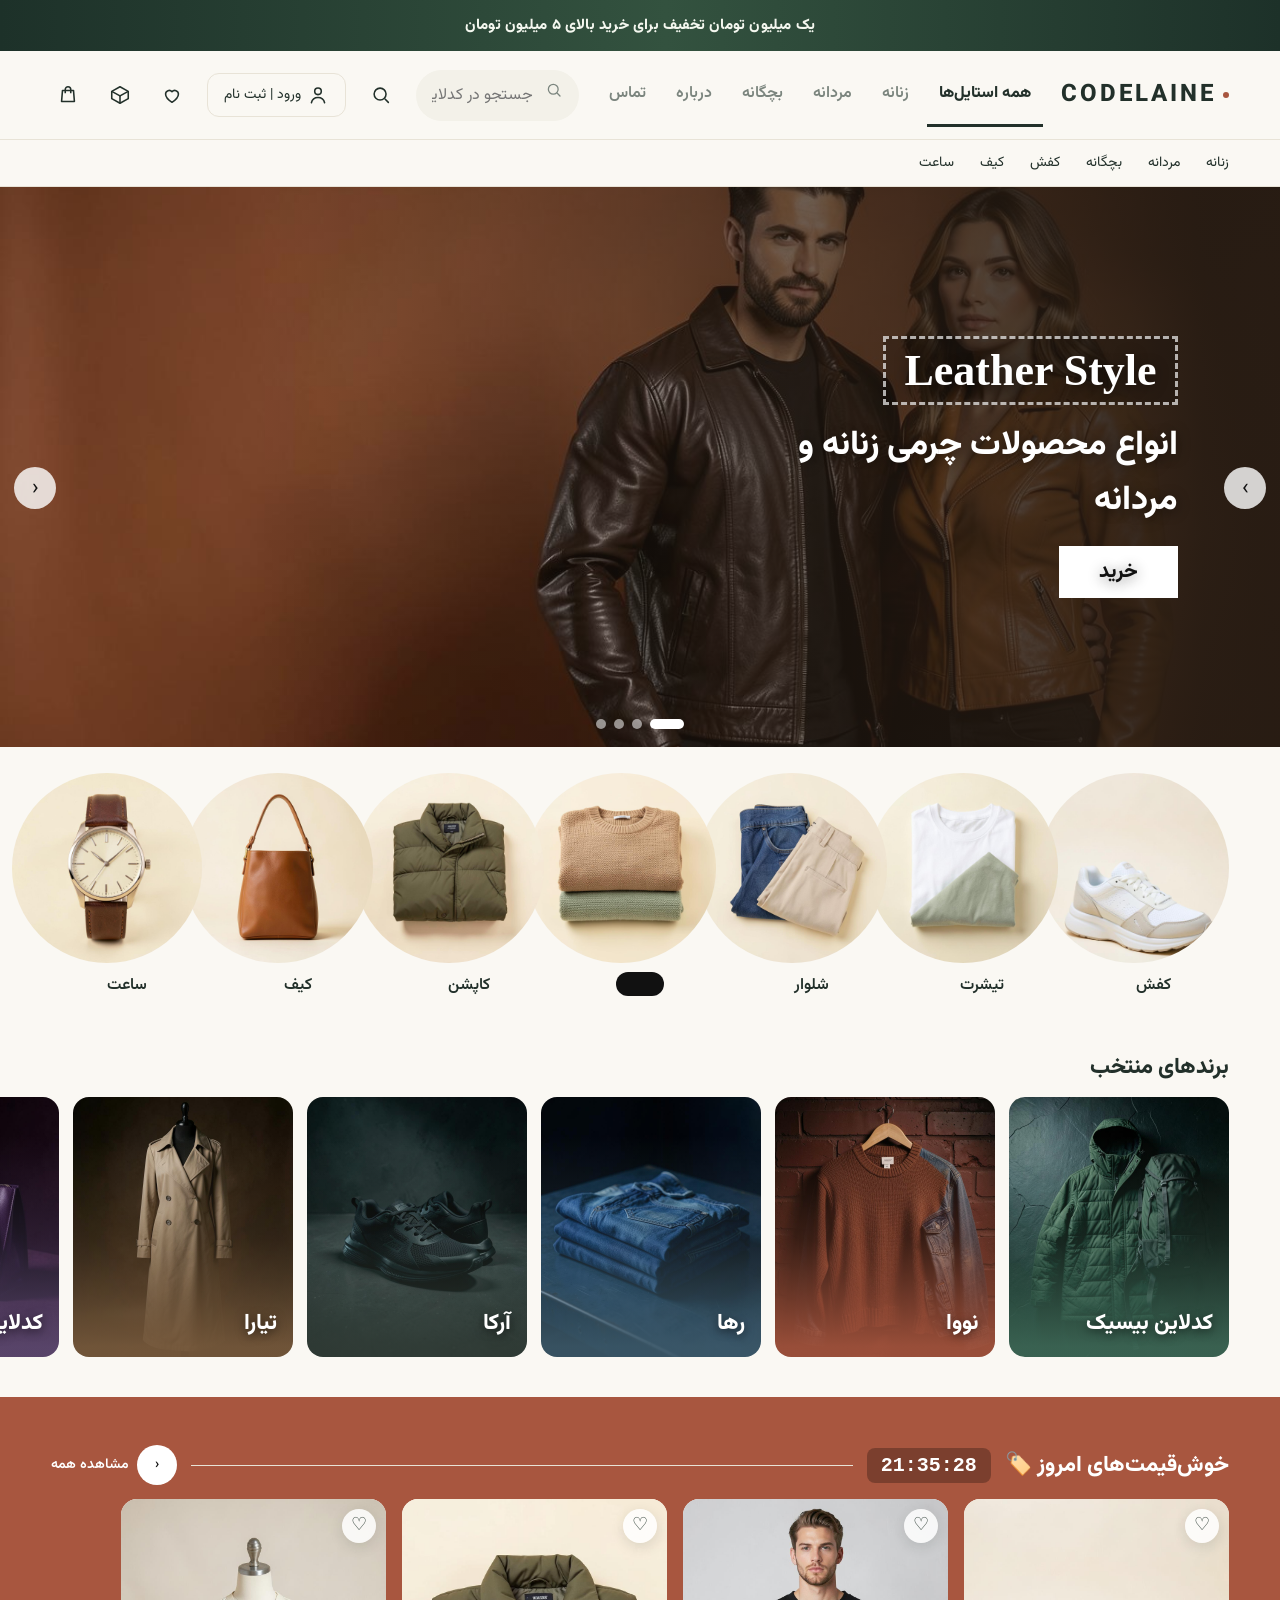
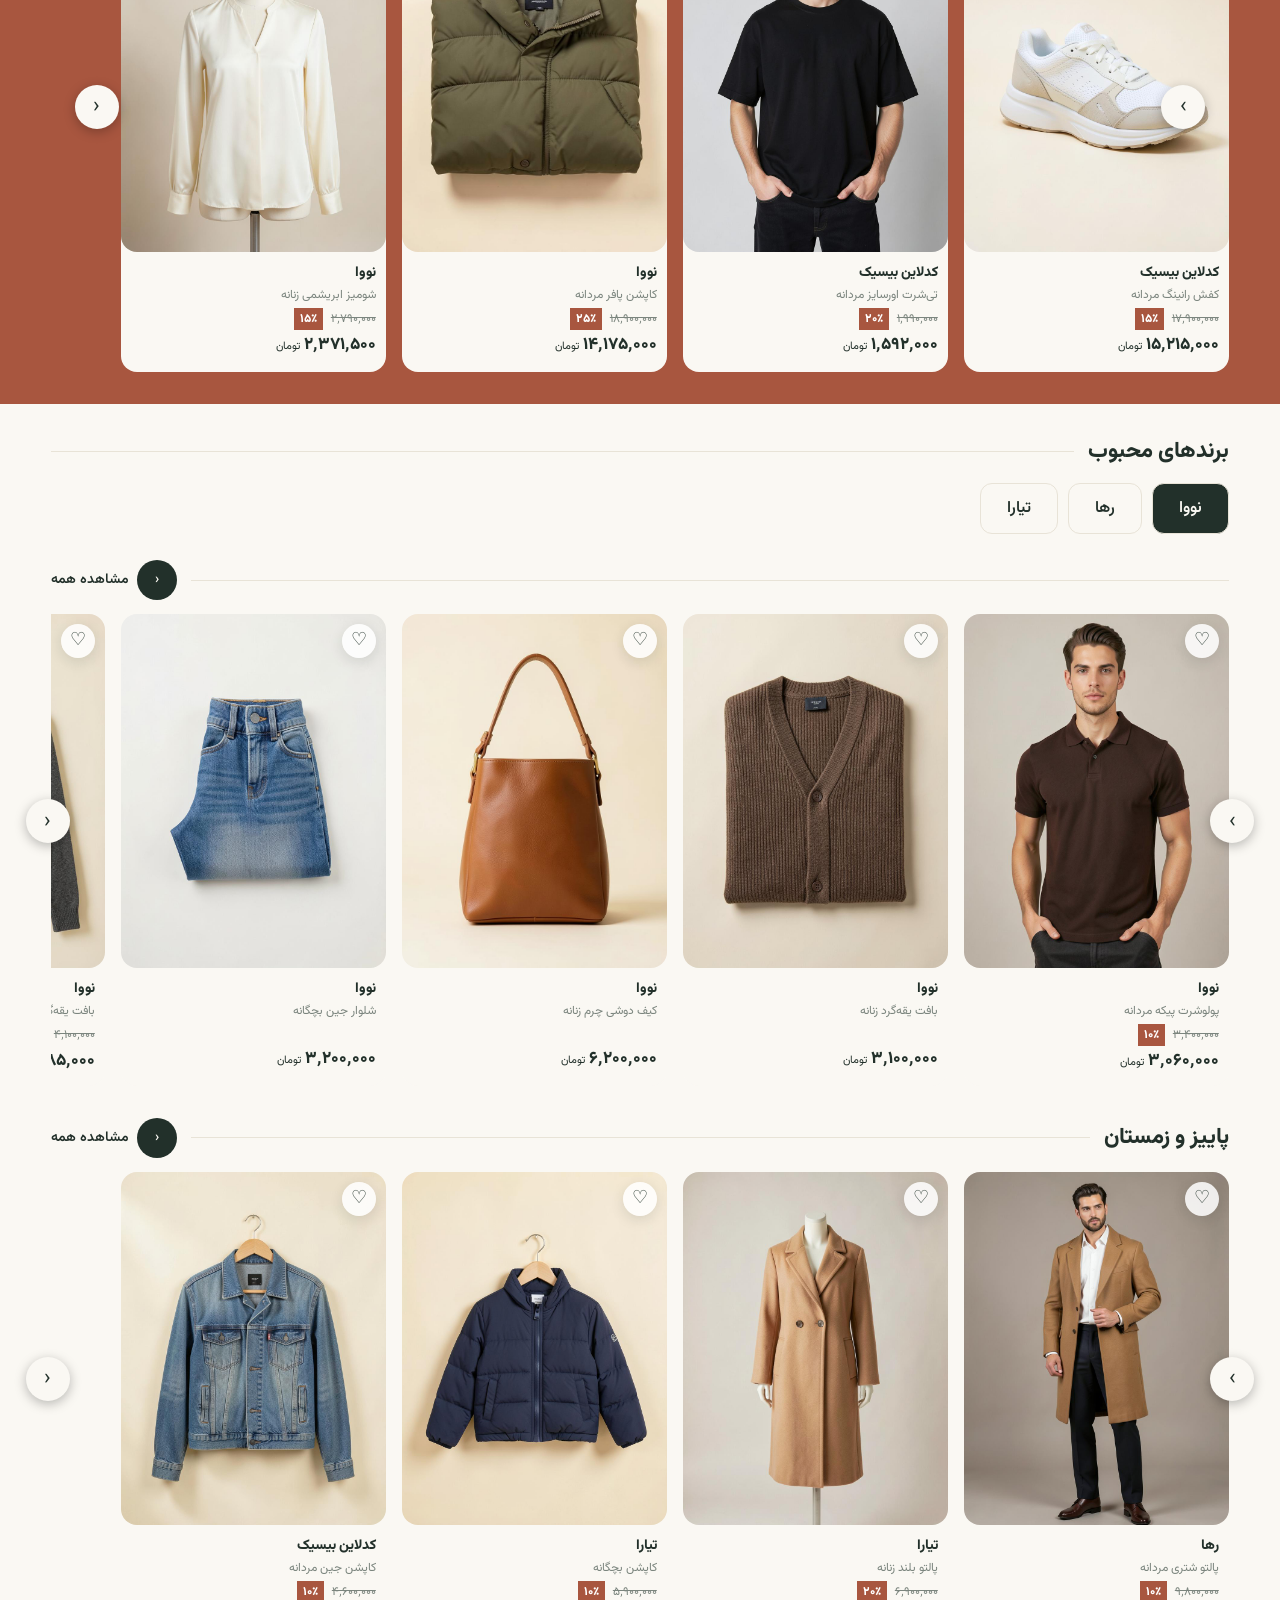
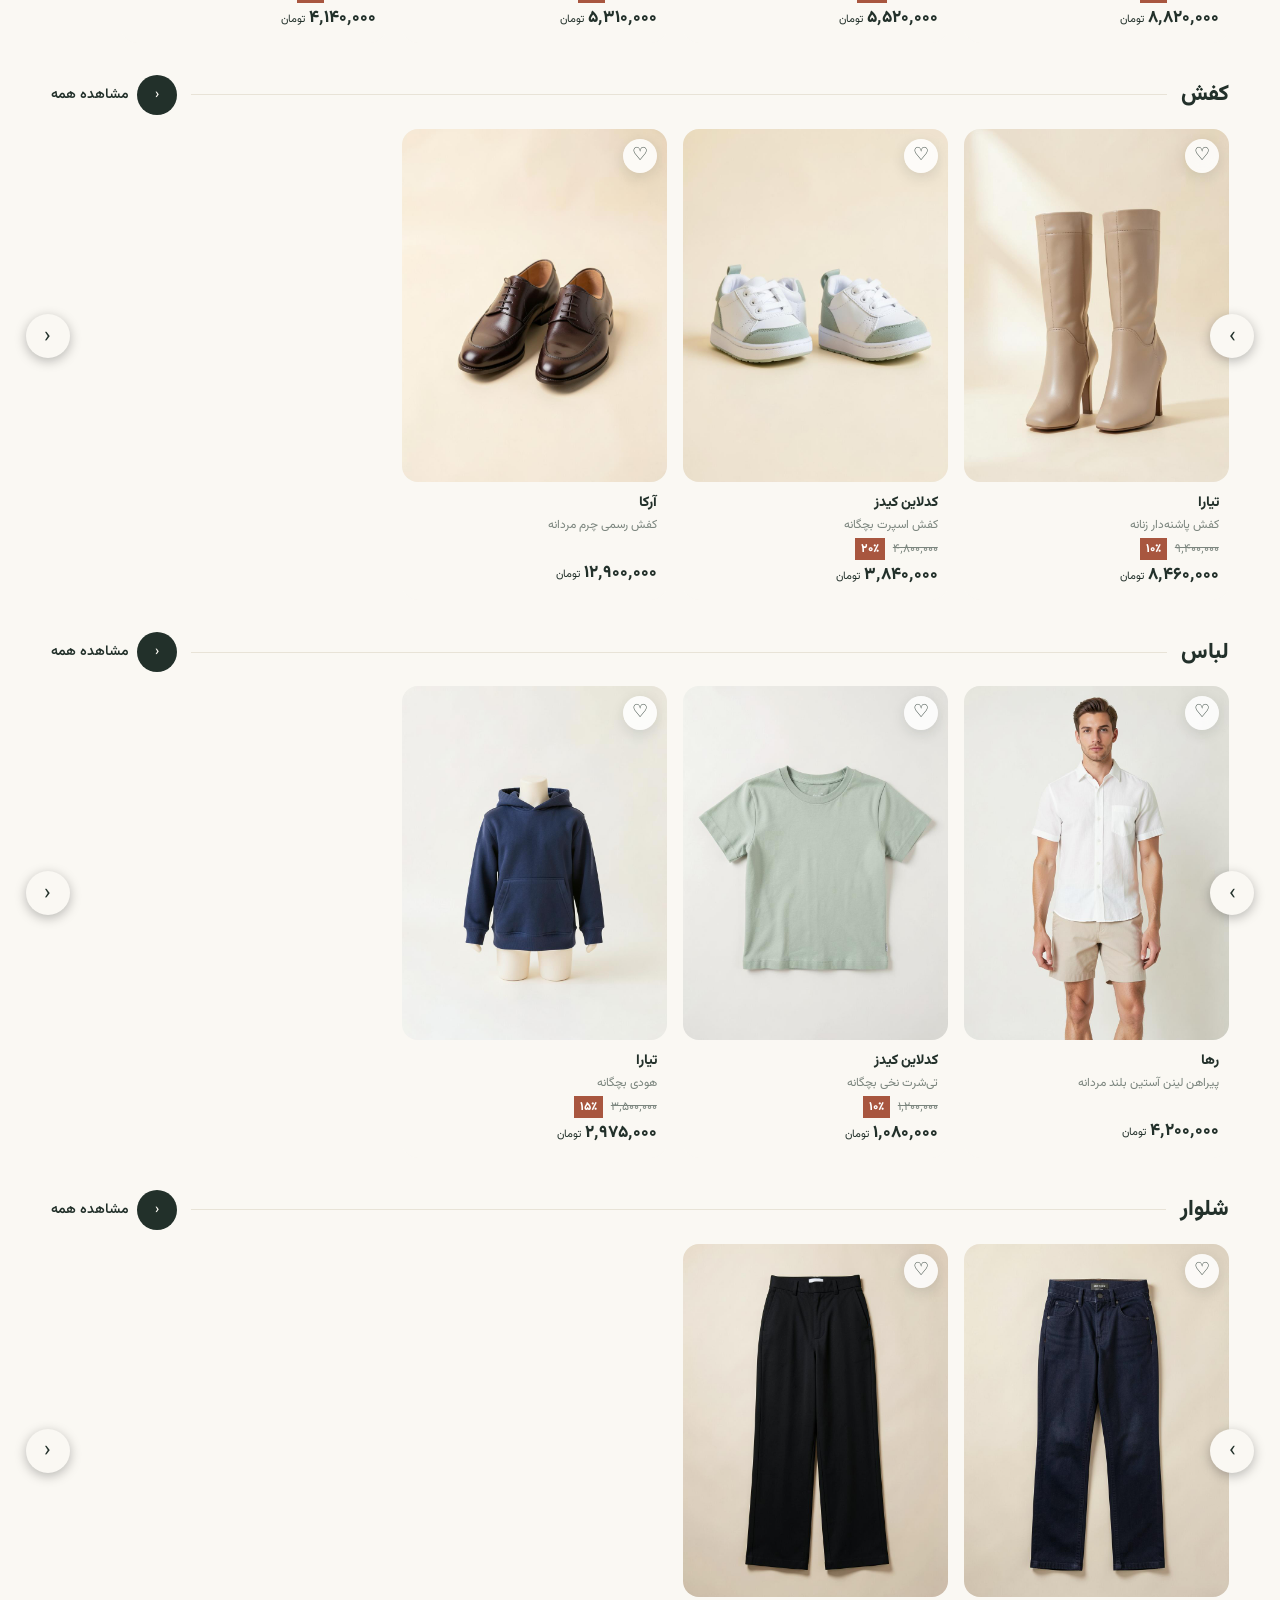
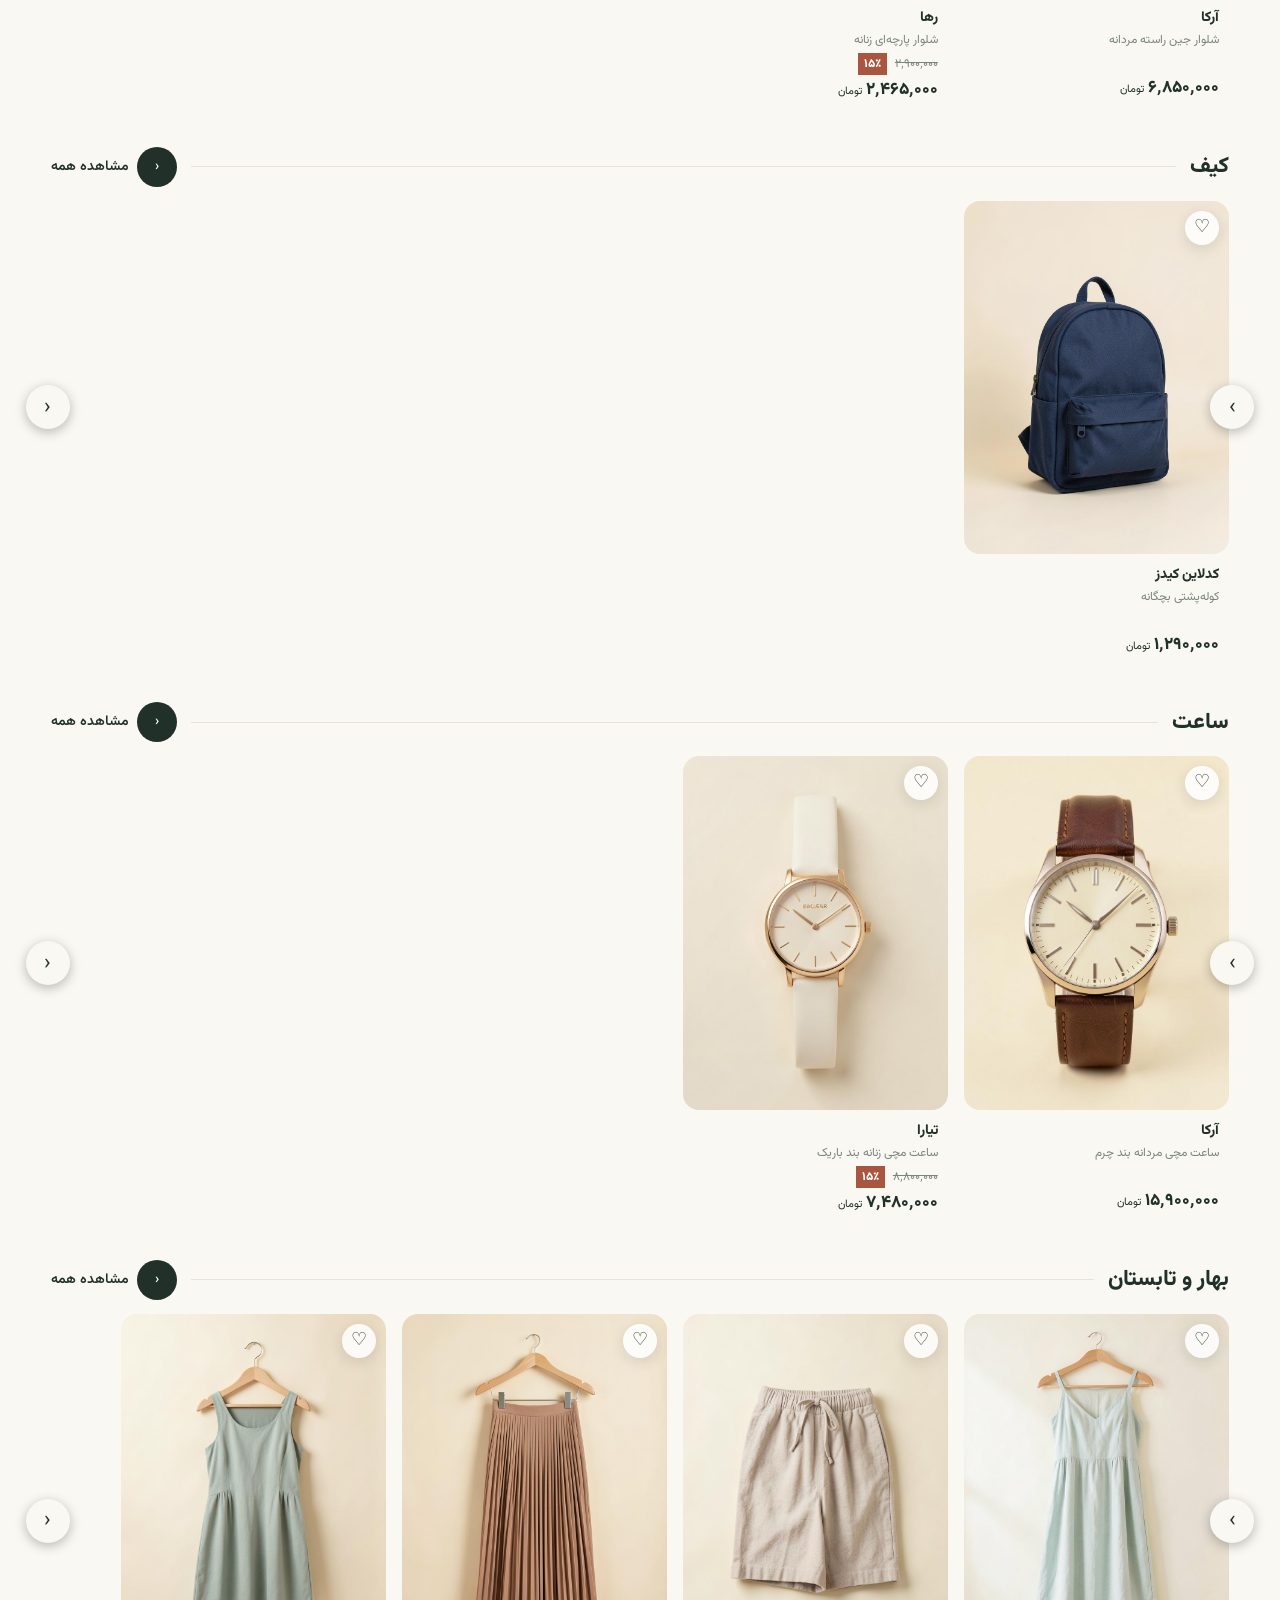
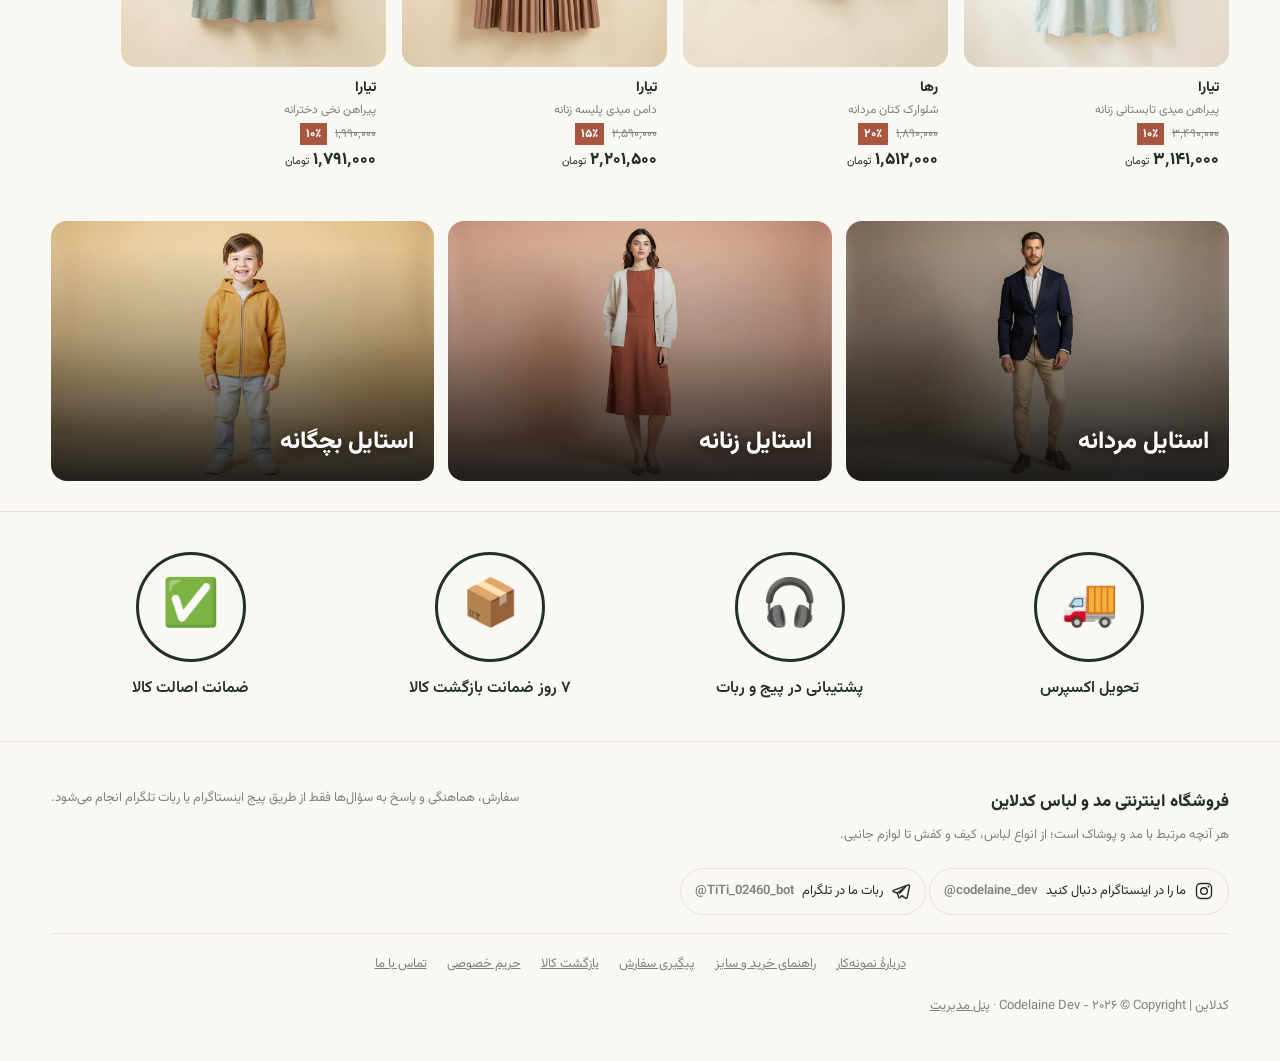
==== commit 43fc5bb0: "اجرای نمایشی سفارش روی localhost نیز فعال شد" ====
--- a/frontend/index.html
+++ b/frontend/index.html
@@ -28,7 +28,7 @@
 
     <script src="js/utils.js?v=7"></script>
     <script src="js/data.js?v=8"></script>
-    <script src="js/store.js?v=7"></script>
+    <script src="js/store.js?v=8"></script>
     <script src="js/components.js?v=13"></script>
     <script src="js/home.js?v=9"></script>
   </body>
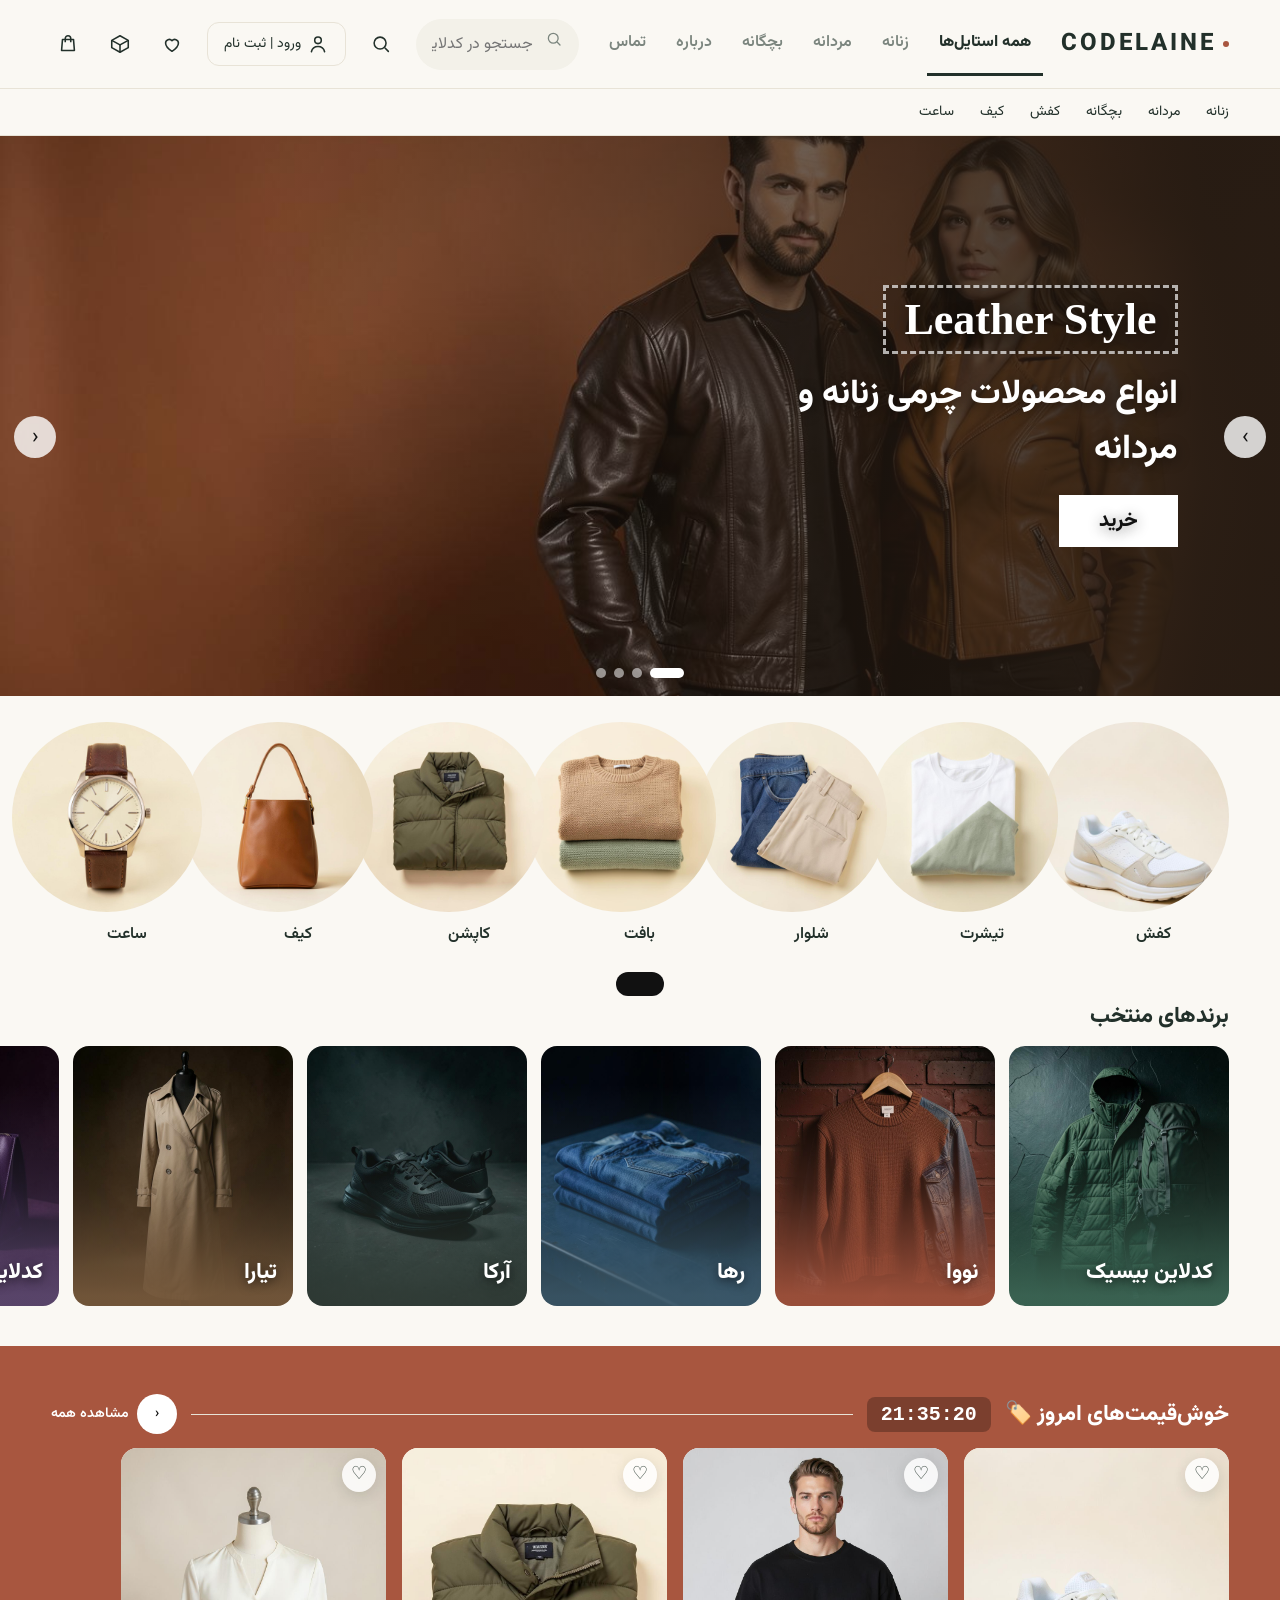
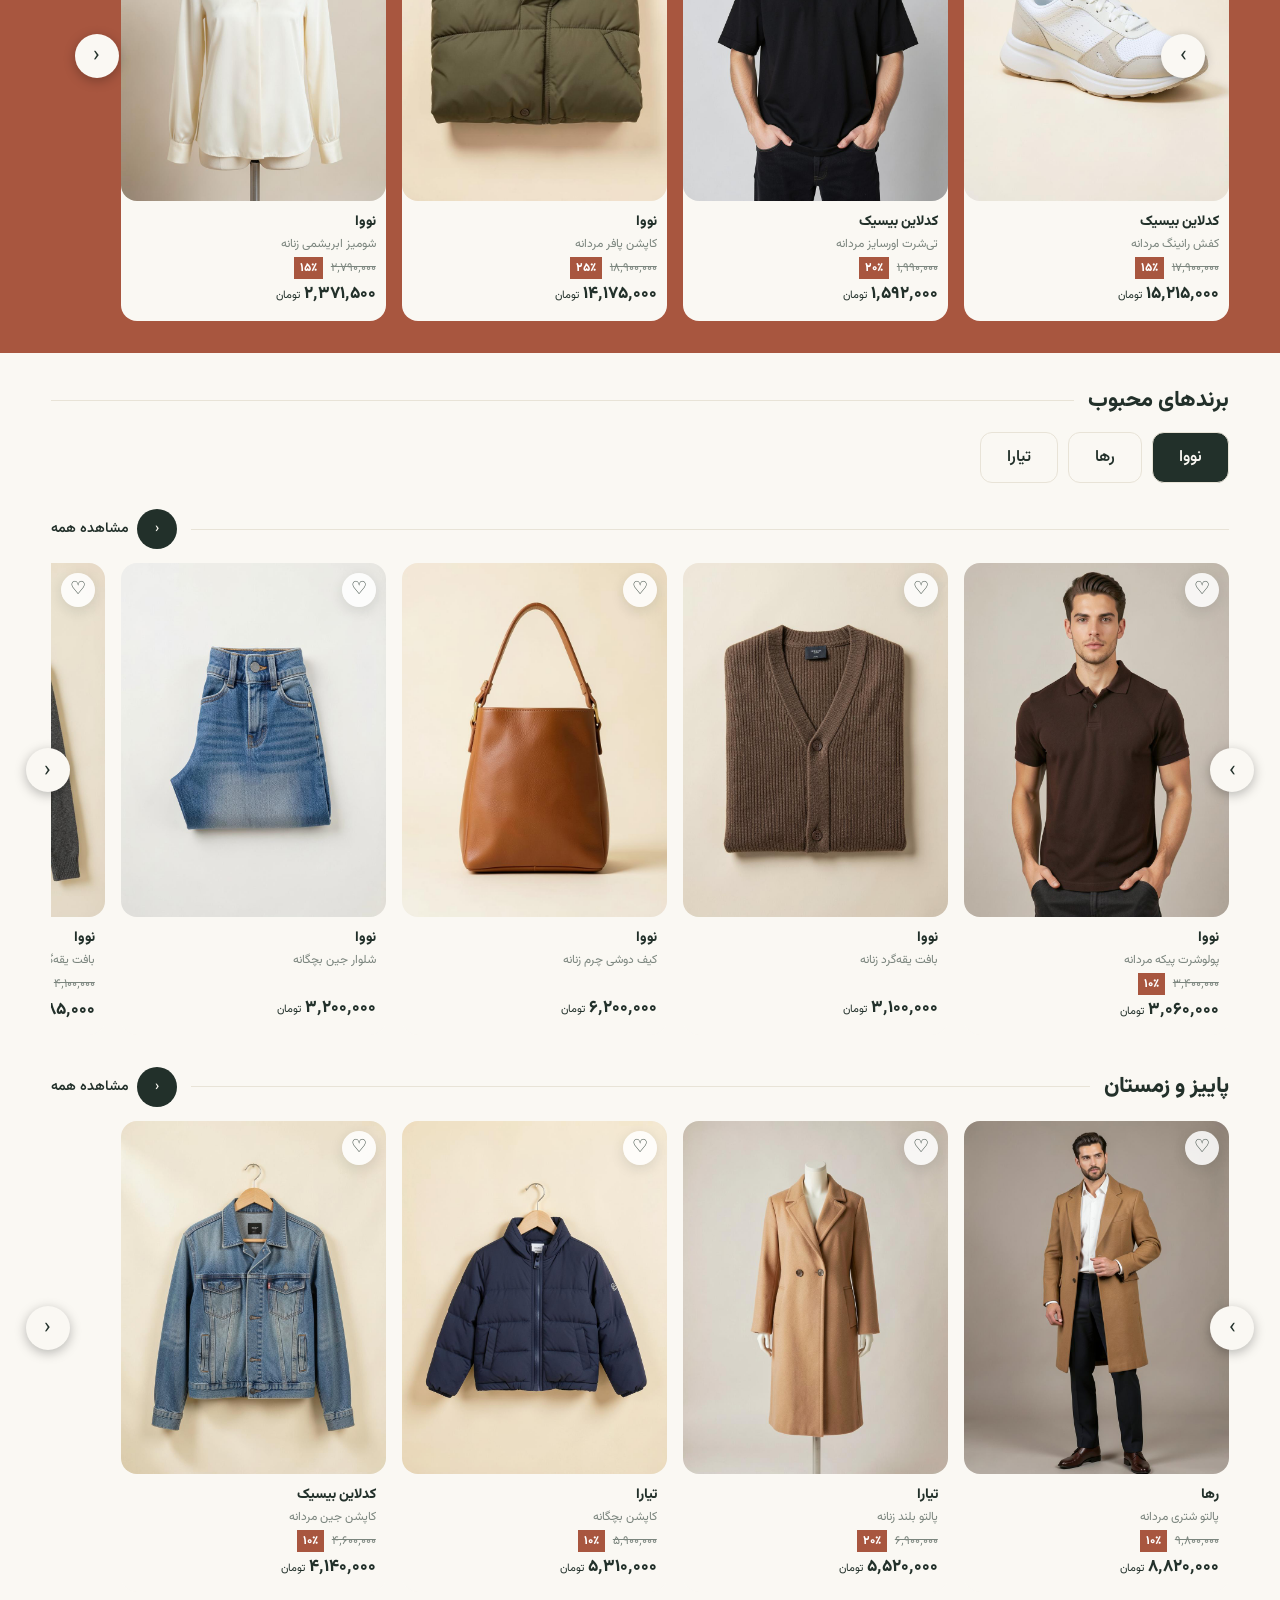
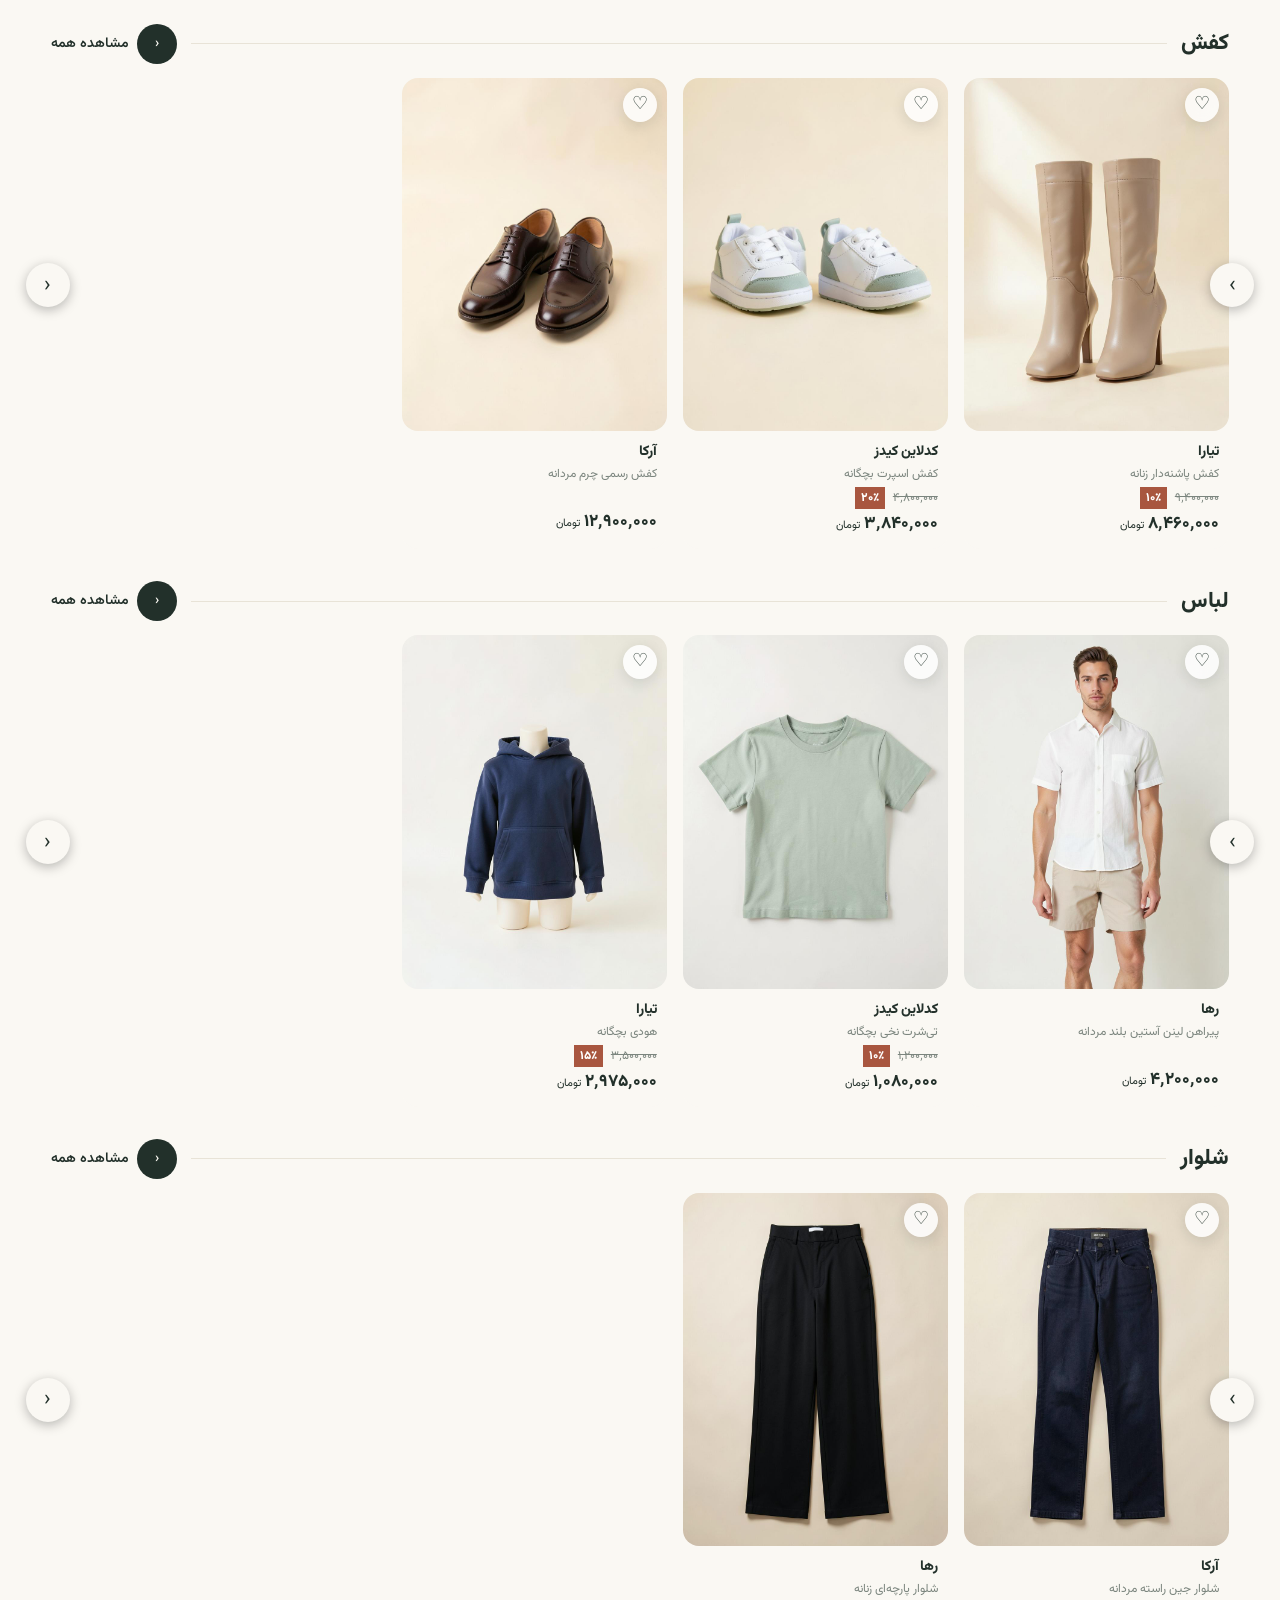
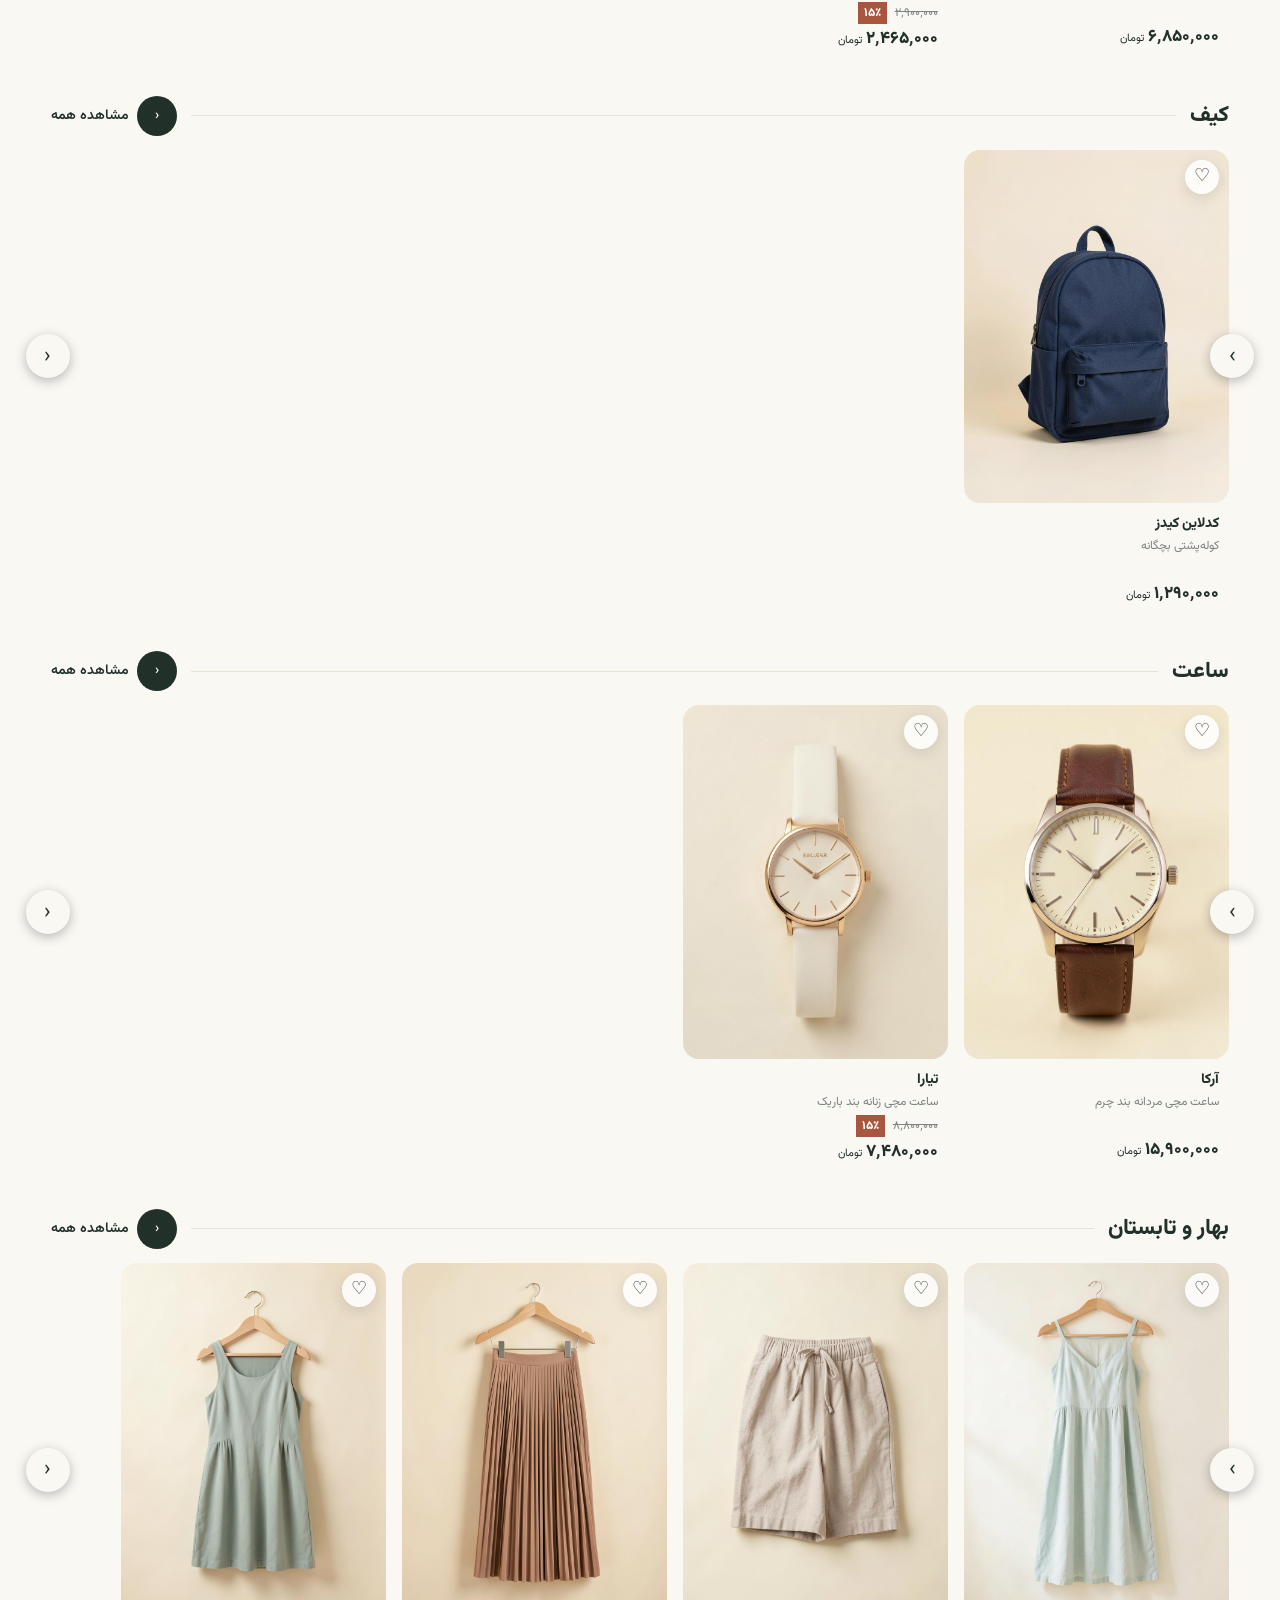
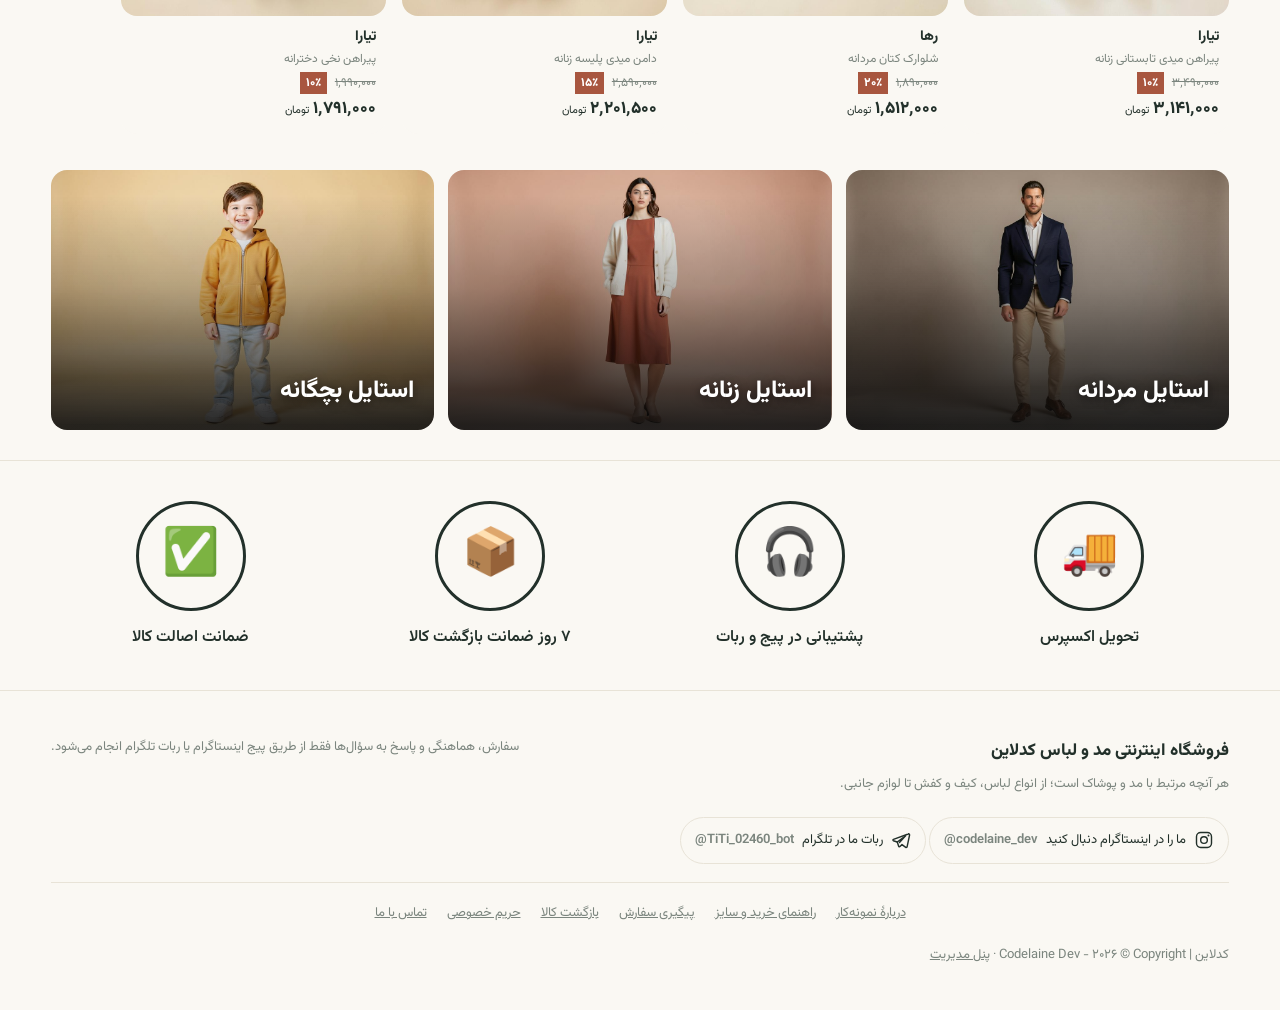
==== commit 6b7a4da9: "حذف نوار تبلیغاتی و تصویر بدون‌استفاده" ====
--- a/frontend/index.html
+++ b/frontend/index.html
@@ -19,7 +19,7 @@
     <meta property="og:url" content="https://taha01karimi-creator.github.io/poshak.1/frontend/index.html" />
     <meta property="og:image" content="https://taha01karimi-creator.github.io/poshak.1/frontend/images/hero/fall.jpg" />
     <meta name="twitter:card" content="summary_large_image" />
-    <link rel="stylesheet" href="css/style.css?v=11" />
+    <link rel="stylesheet" href="css/style.css?v=12" />
   </head>
   <body>
     <div id="site-header"></div>
@@ -27,9 +27,9 @@
     <div id="site-overlays"></div>
 
     <script src="js/utils.js?v=7"></script>
-    <script src="js/data.js?v=8"></script>
+    <script src="js/data.js?v=9"></script>
     <script src="js/store.js?v=8"></script>
-    <script src="js/components.js?v=13"></script>
+    <script src="js/components.js?v=14"></script>
     <script src="js/home.js?v=9"></script>
   </body>
 </html>
--- a/frontend/css/style.css
+++ b/frontend/css/style.css
@@ -60,15 +60,6 @@
 input {
   cursor: text;
 }
-.promo {
-  background: linear-gradient(90deg, #1d3129, #33523f 52%, #1d3129);
-  color: #f4f7ef;
-  text-align: center;
-  padding: 14px 10px;
-  font-weight: 800;
-  font-size: 15px;
-  letter-spacing: 0.2px;
-}
 .hd {
   position: sticky;
   top: env(safe-area-inset-top, 0px);
@@ -1178,11 +1169,6 @@
   }
 
   /* ---- هدر: فقط ردیف لوگو و آیکون‌ها ثابت می‌ماند ---- */
-  .promo {
-    padding: 9px 12px;
-    font-size: 13px;
-    line-height: 1.7;
-  }
   .hd {
     transition: transform 0.25s ease;
   }
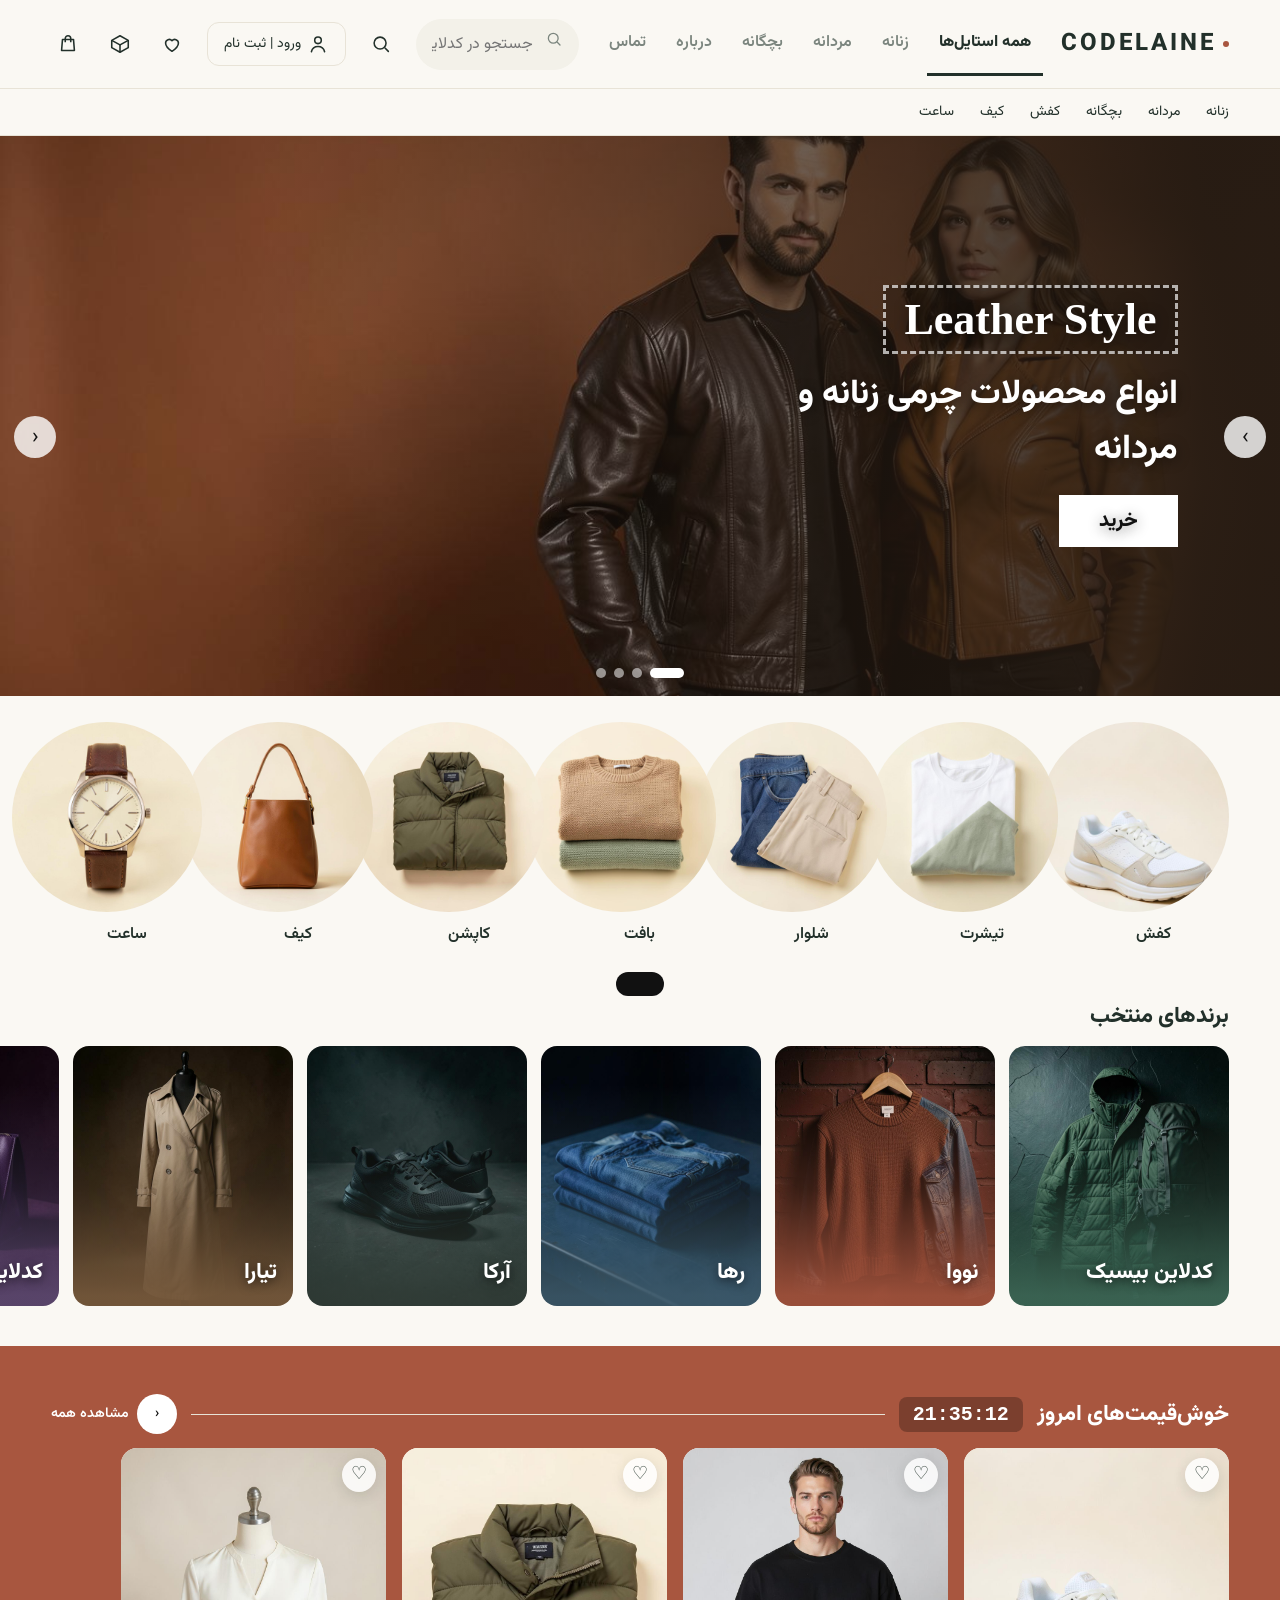
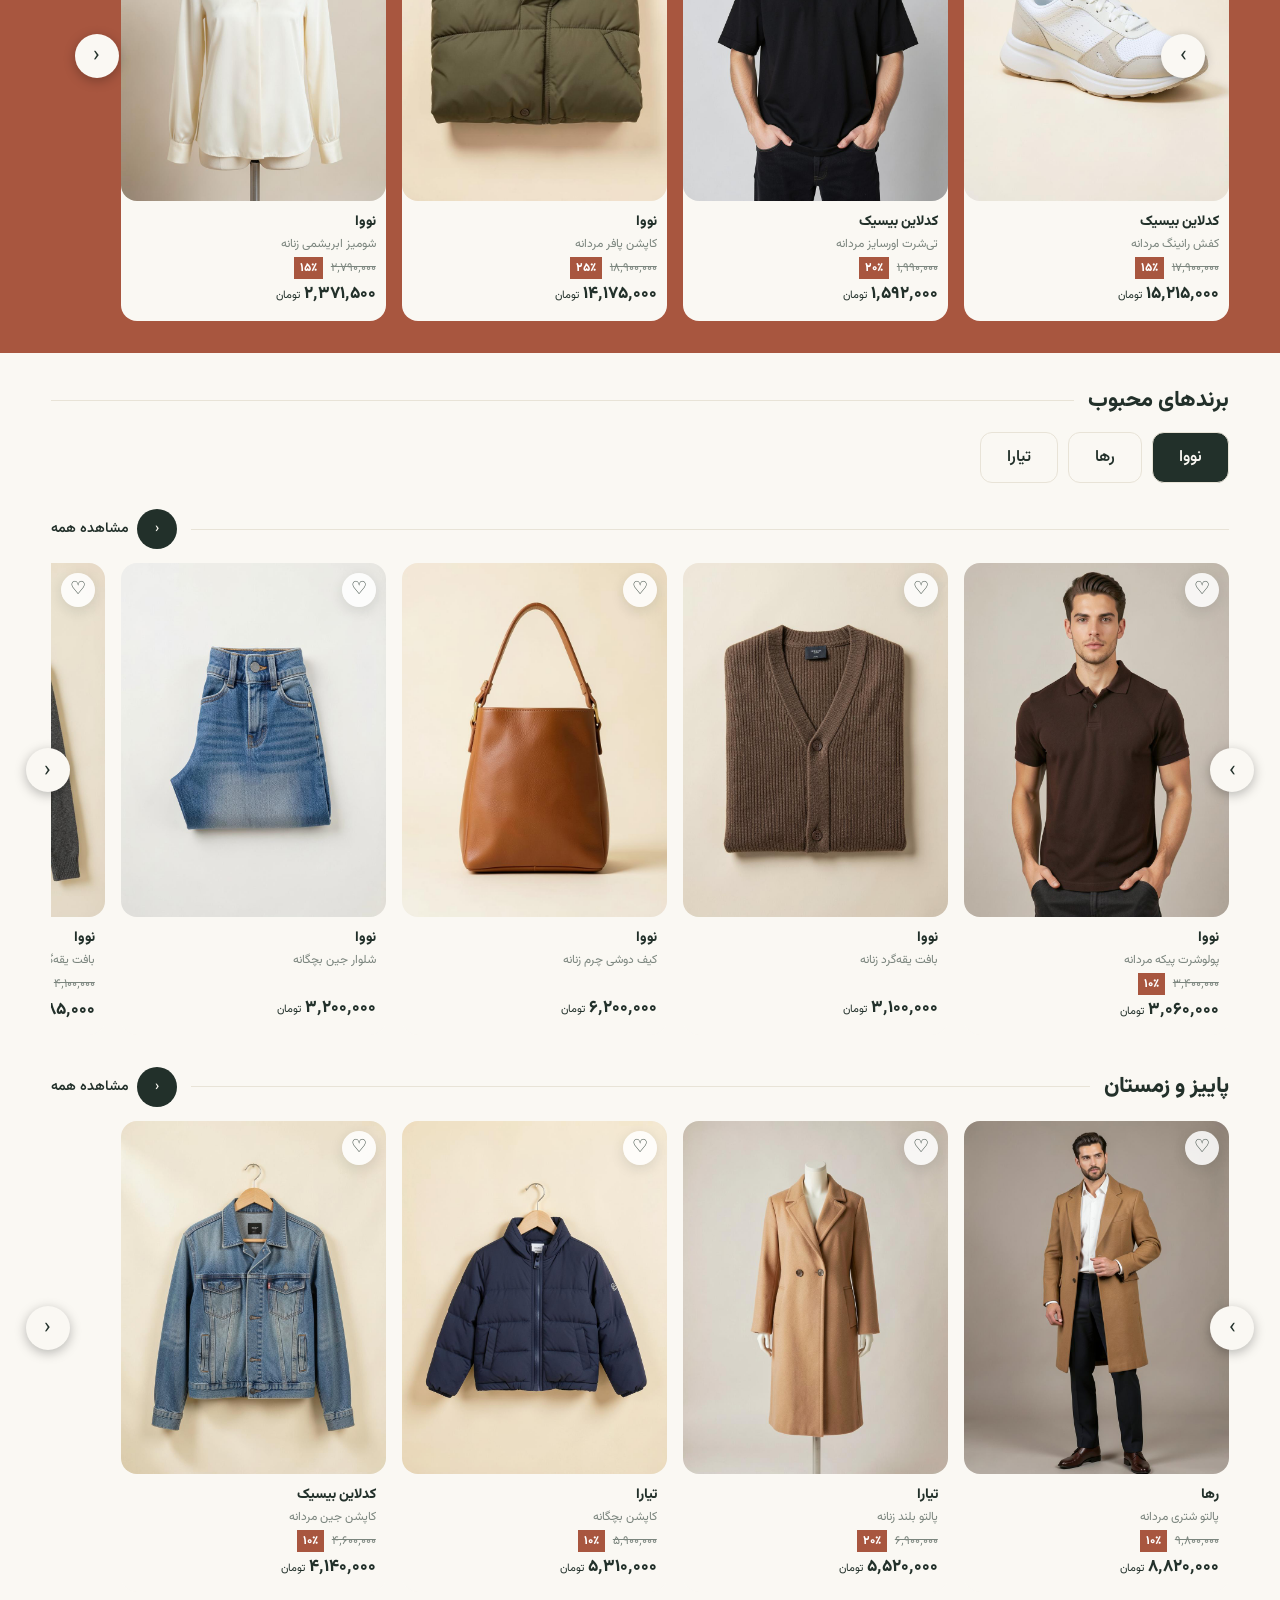
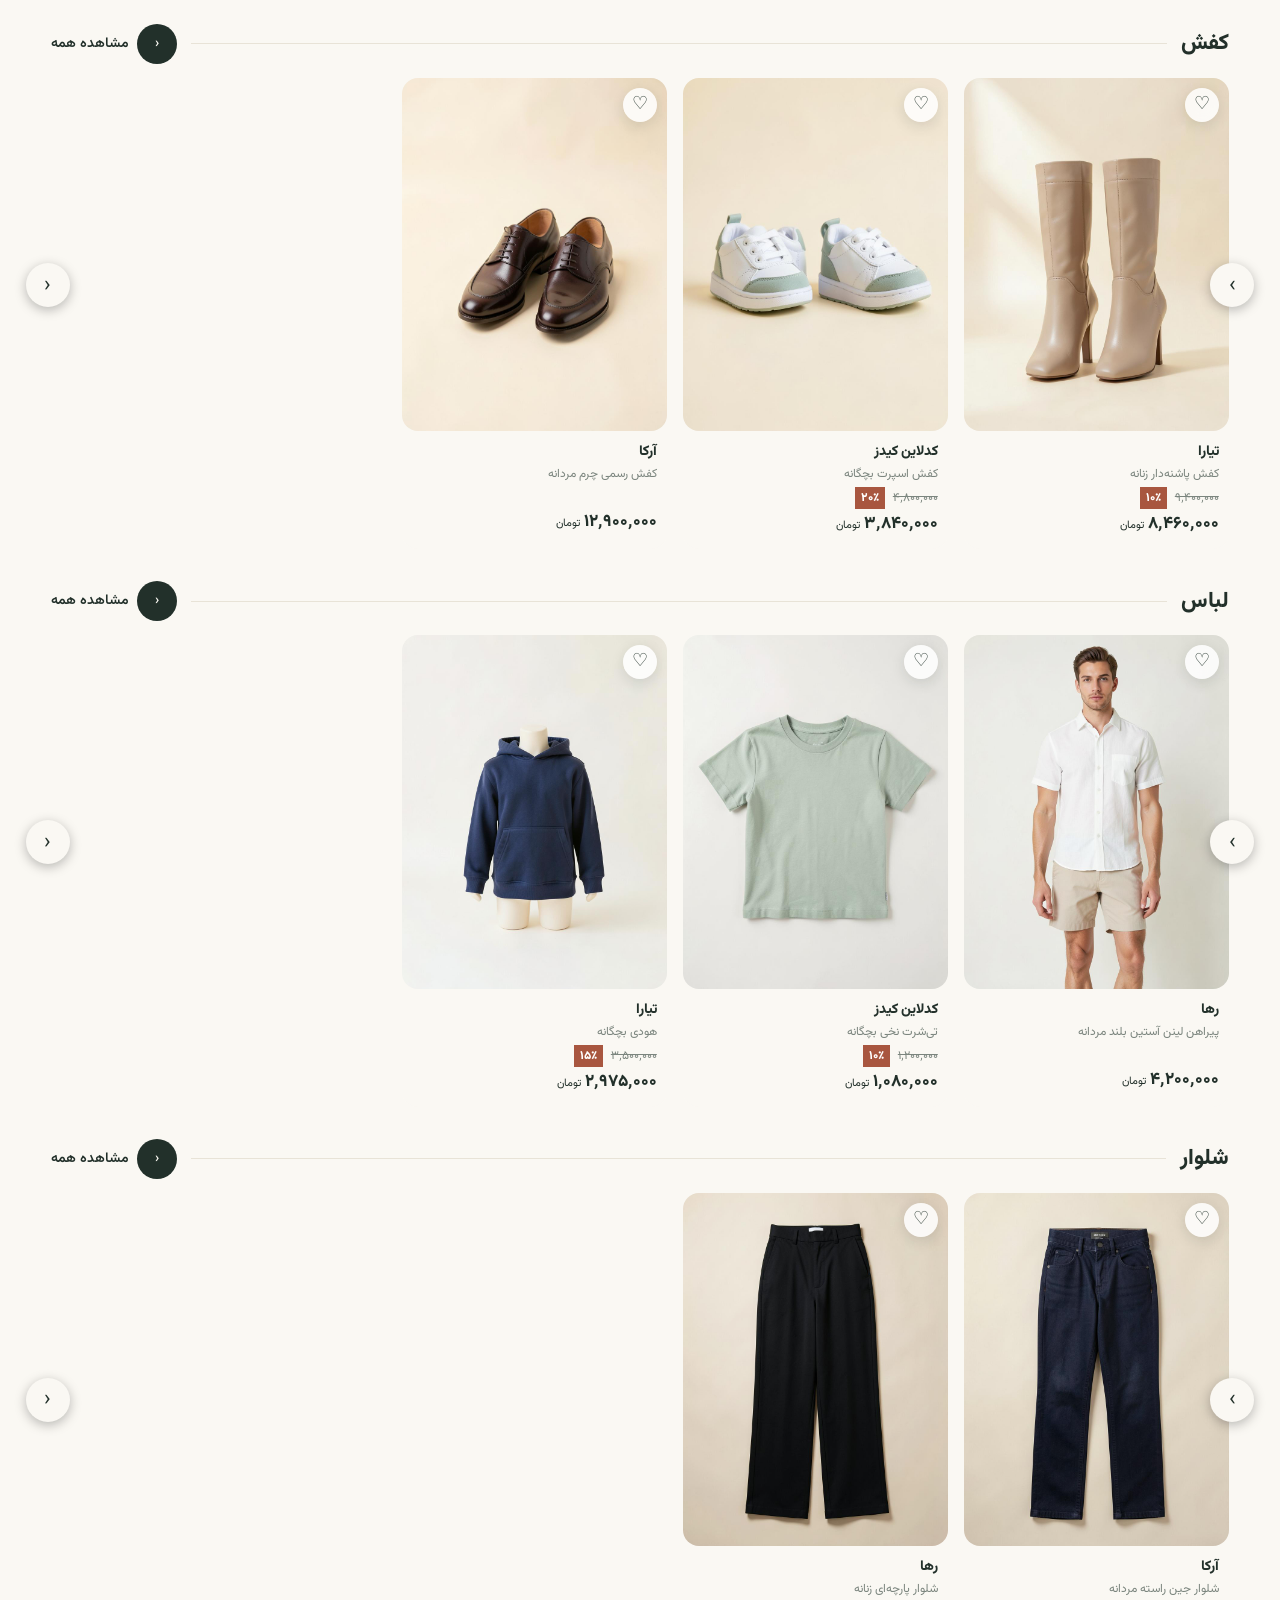
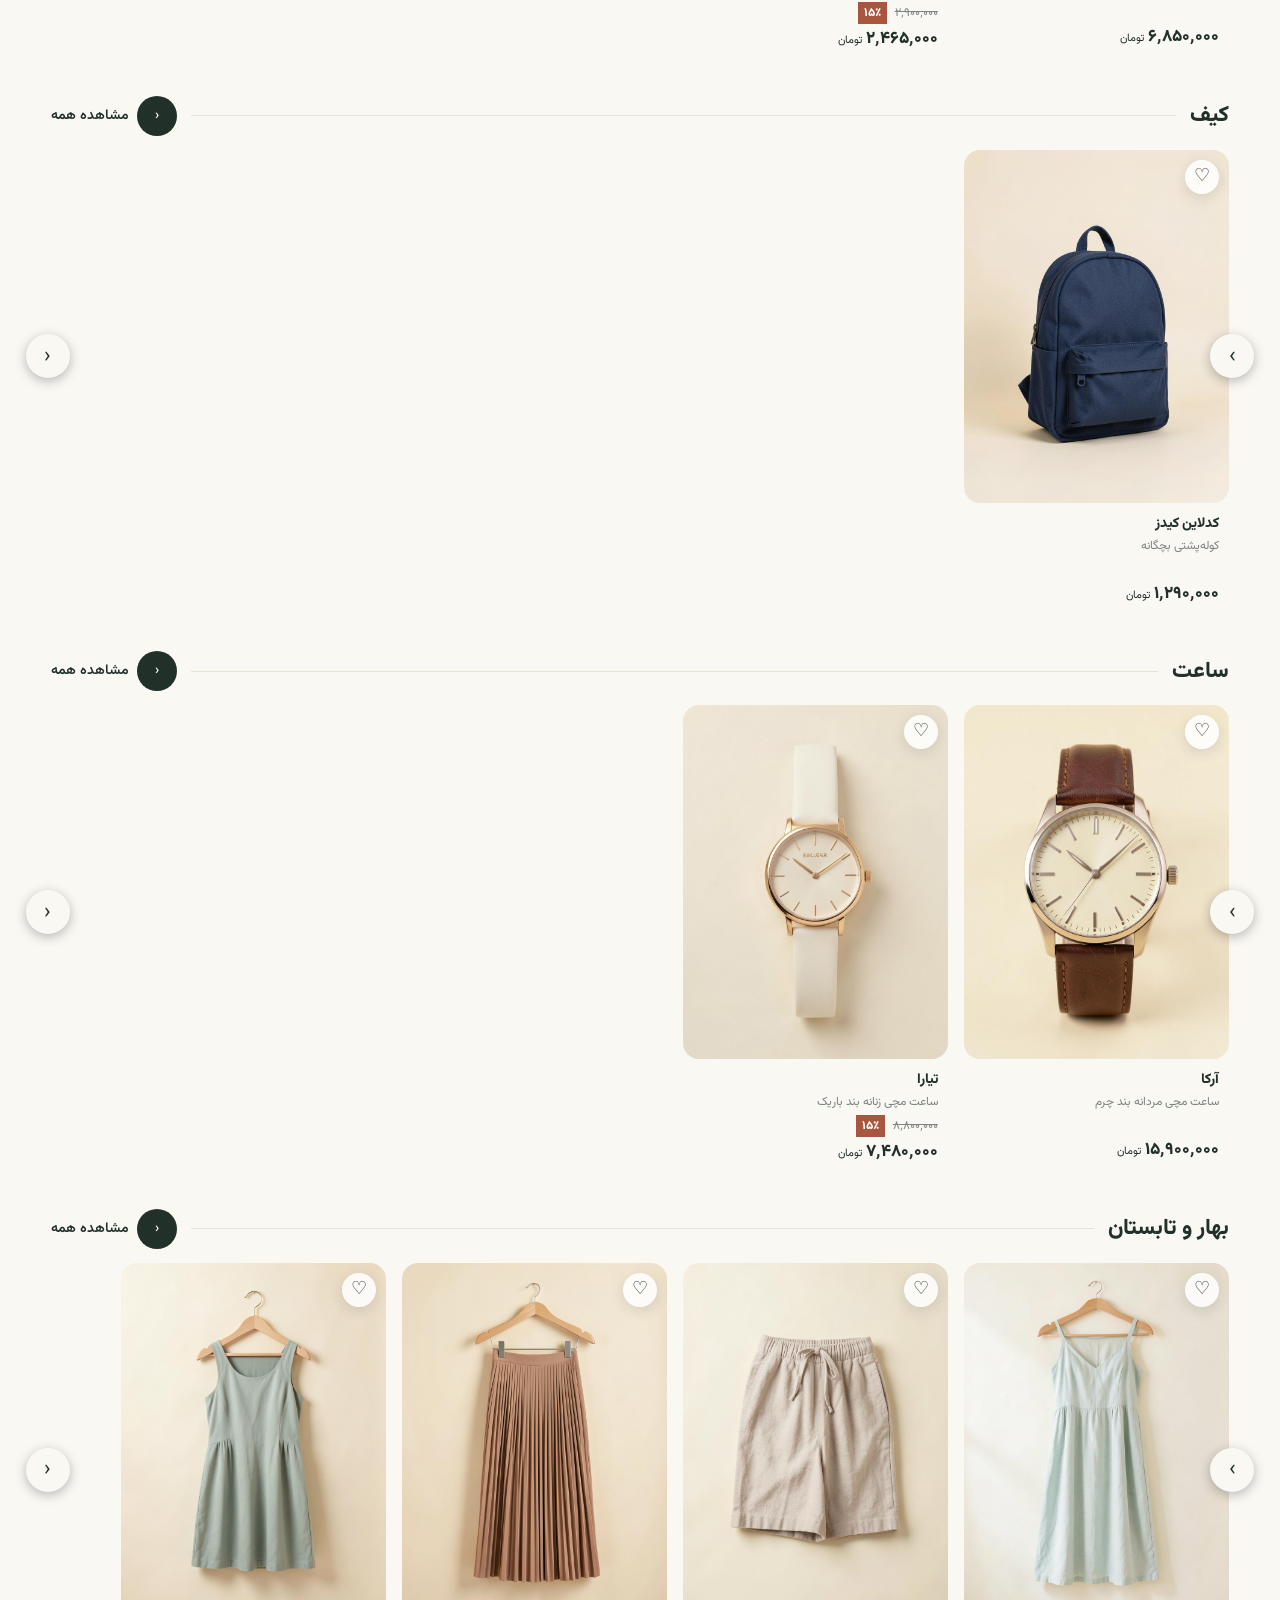
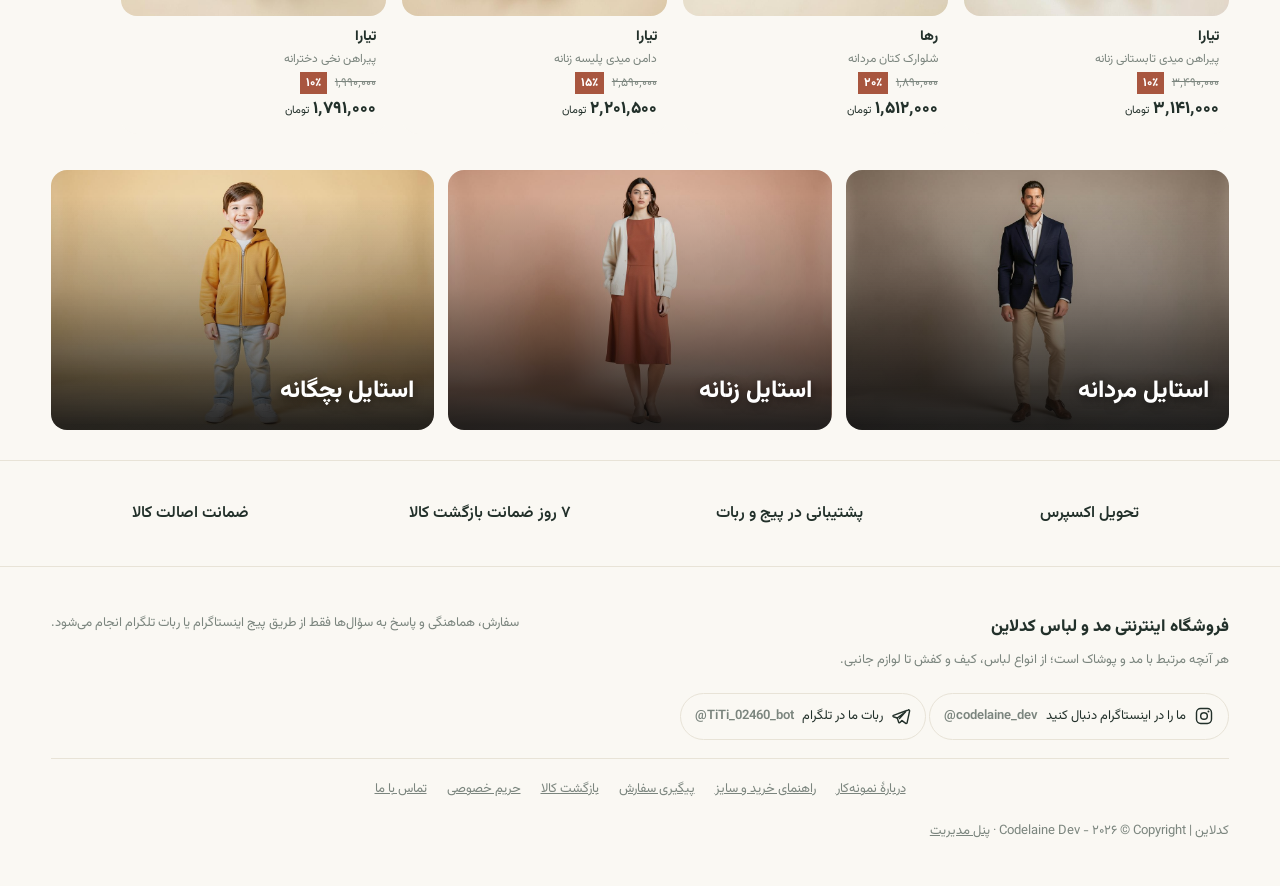
==== commit 8f86ab52: "رفع نمایش‌نشدن محصولات و تصاویر در کاتالوگ دمو دادهٔ دموی قدیمی مرورگر محصولات نسخهٔ قبل را به کاتال" ====
--- a/frontend/index.html
+++ b/frontend/index.html
@@ -26,10 +26,10 @@
     <main id="app"></main>
     <div id="site-overlays"></div>
 
-    <script src="js/utils.js?v=7"></script>
-    <script src="js/data.js?v=9"></script>
+    <script src="js/utils.js?v=8"></script>
+    <script src="js/data.js?v=10"></script>
     <script src="js/store.js?v=8"></script>
-    <script src="js/components.js?v=14"></script>
+    <script src="js/components.js?v=15"></script>
     <script src="js/home.js?v=9"></script>
   </body>
 </html>
--- a/frontend/css/style.css
+++ b/frontend/css/style.css
@@ -890,7 +890,6 @@
   }
 }
 
-/* لایه‌های شناور (مودال، سبد، پیام) */
 #site-overlays {
   display: contents;
 }
@@ -986,7 +985,6 @@
   }
 }
 
-/* ---------- پیگیری سفارش ---------- */
 .tk-in {
   width: 100%;
   padding: 10px 12px;
@@ -1125,9 +1123,6 @@
   padding-top: 8px;
 }
 
-/* =====================================================================
-   نسخهٔ موبایل فروشگاه
-   ===================================================================== */
 html {
   -webkit-text-size-adjust: 100%;
   text-size-adjust: 100%;
@@ -1153,7 +1148,6 @@
   display: inline-block;
 }
 
-/* روی صفحه‌های لمسی hover نداریم؛ انیمیشن‌های hover خاموش شوند */
 @media (hover: none) {
   .card:hover .img span,
   .cat:hover .c,
@@ -1168,7 +1162,7 @@
     scroll-padding-top: 110px;
   }
 
-  /* ---- هدر: فقط ردیف لوگو و آیکون‌ها ثابت می‌ماند ---- */
+  
   .hd {
     transition: transform 0.25s ease;
   }
@@ -1213,7 +1207,7 @@
     margin-inline-start: 0;
   }
   .search input {
-    font-size: 16px; /* جلوگیری از زوم خودکار iOS */
+    font-size: 16px; 
     padding: 11px 44px 11px 14px;
   }
   .search .ic {
@@ -1249,7 +1243,7 @@
     padding: 2px 0;
   }
 
-  /* ---- اسلایدر ---- */
+  
   .hero {
     height: clamp(300px, 80vw, 420px);
   }
@@ -1277,13 +1271,13 @@
     bottom: 22px;
   }
   .hn {
-    display: none; /* در موبایل با کشیدن انگشت عوض می‌شود */
+    display: none; 
   }
   .dots {
     bottom: 10px;
   }
 
-  /* ---- دسته‌ها و برندها ---- */
+  
   .cats {
     justify-content: flex-start;
     gap: 14px;
@@ -1316,7 +1310,7 @@
     font-size: 17px;
   }
 
-  /* ---- ردیف محصولات ---- */
+  
   .deal {
     margin: 20px 0;
     padding: 14px 4% 18px;
@@ -1380,7 +1374,7 @@
     white-space: nowrap;
   }
 
-  /* ---- بنرها، ویژگی‌ها، فوتر ---- */
+  
   .ban {
     padding: 18px 4%;
     gap: 10px;
@@ -1413,7 +1407,7 @@
     gap: 12px;
   }
 
-  /* ---- صفحهٔ دسته‌بندی ---- */
+  
   .cat-hero { background-size: cover; background-position: center;
     margin: 12px 4% 0;
     padding: 20px 18px;
@@ -1439,7 +1433,7 @@
     font-size: 16px;
   }
 
-  /* ---- مودال به‌صورت bottom-sheet ---- */
+  
   .ov {
     padding: 0;
     place-items: end stretch;
@@ -1478,7 +1472,7 @@
     padding: 10px 16px;
   }
 
-  /* ---- سبد خرید ---- */
+  
   #drawer {
     width: 100%;
   }
@@ -1514,7 +1508,6 @@
   }
 }
 
-/* ---------- تصویر محصول در سبد ---------- */
 .ci .th {
   overflow: hidden;
   border-radius: 12px;
@@ -1526,7 +1519,6 @@
   display: block;
 }
 
-/* ---------- پرداخت ---------- */
 .pay {
   display: grid;
   gap: 12px;
@@ -1614,7 +1606,7 @@
   font-size: 11px;
   color: var(--mut);
 }
-/* پیام «پرداخت در این نمونه‌کار وجود ندارد» جای کارت بانکی نمونه */
+
 .pay-card.pay-off {
   display: grid;
   gap: 8px;
@@ -1641,7 +1633,6 @@
   color: var(--mut);
 }
 
-/* عکس‌های دسته‌بندی و کارت برند */
 .cat .c img {
   width: 100%;
   height: 100%;
@@ -1653,7 +1644,6 @@
   z-index: 1;
 }
 
-/* ---------- لینک کارت محصول ---------- */
 .card-link {
   position: absolute;
   inset: 0;
@@ -1661,7 +1651,6 @@
   border-radius: 16px;
 }
 
-/* ---------- فوتر: لینک‌های راهنما ---------- */
 .ft-links {
   display: flex;
   flex-wrap: wrap;
@@ -1679,7 +1668,6 @@
   color: var(--red);
 }
 
-/* ---------- صفحهٔ محصول ---------- */
 .pd-crumbs {
   display: flex;
   align-items: center;
@@ -1806,7 +1794,7 @@
   color: var(--fg);
 }
 .pd__perks li::before {
-  content: "✓";
+  content: "•";
   color: var(--green);
   margin-inline-end: 8px;
 }
@@ -1830,7 +1818,6 @@
   margin-top: 10px;
 }
 
-/* ---------- صفحه‌های معرفی و راهنما ---------- */
 .pg-head {
   padding: 44px 4% 10px;
   max-width: 900px;
@@ -2000,7 +1987,6 @@
   }
 }
 
-/* ---------- جستجوی موبایل ---------- */
 .search-toggle,
 .search-close {
   display: none;
@@ -2062,7 +2048,6 @@
   }
 }
 
-/* ---------- آیکون‌های هدر ---------- */
 .ib svg,
 .login-ico svg,
 .search .ic svg {
@@ -2093,7 +2078,6 @@
   }
 }
 
-/* ---------- هشدار نمونه‌کار پیش از پرداخت ---------- */
 .demo-notice {
   text-align: center;
 }
@@ -2124,7 +2108,6 @@
   font-size: 13px;
 }
 
-/* هشدار ثابت بالای مرحلهٔ پرداخت */
 .pay-demo-warning {
   margin: 0 0 14px;
   padding: 12px 14px;
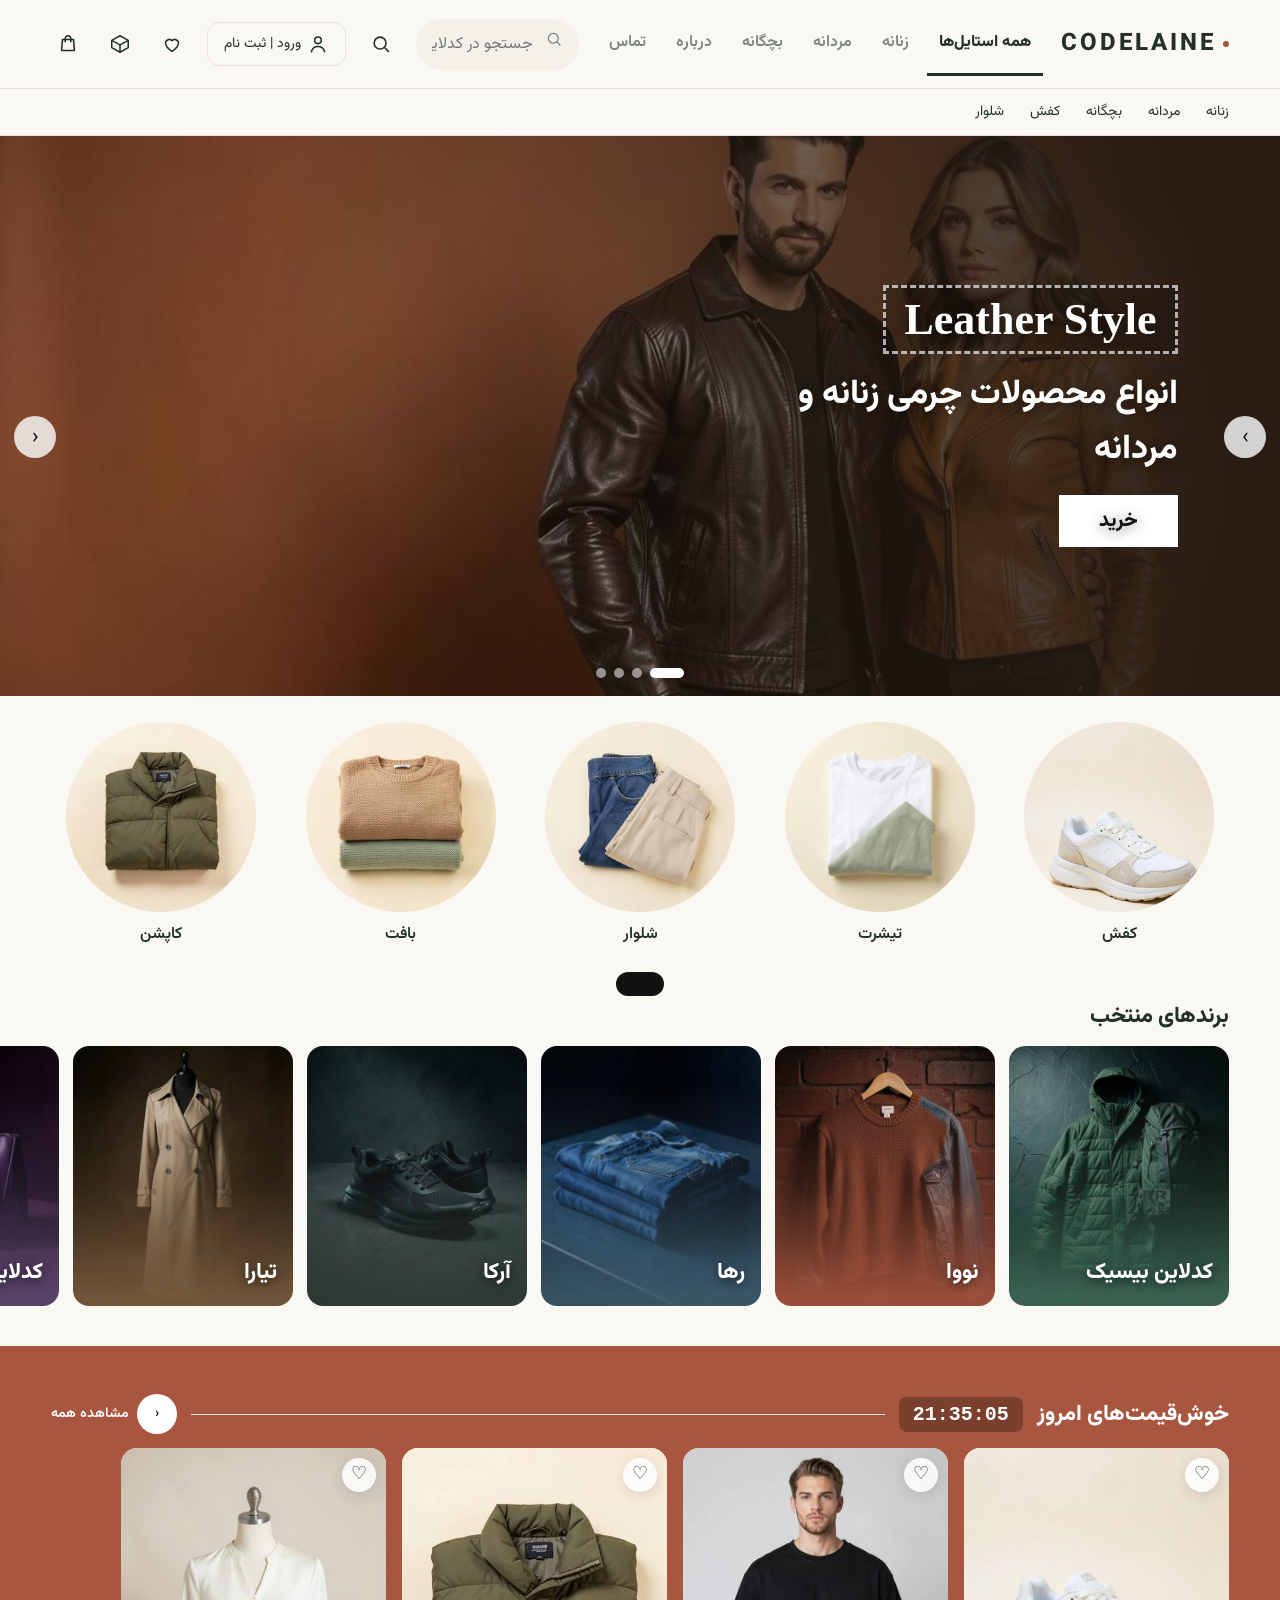
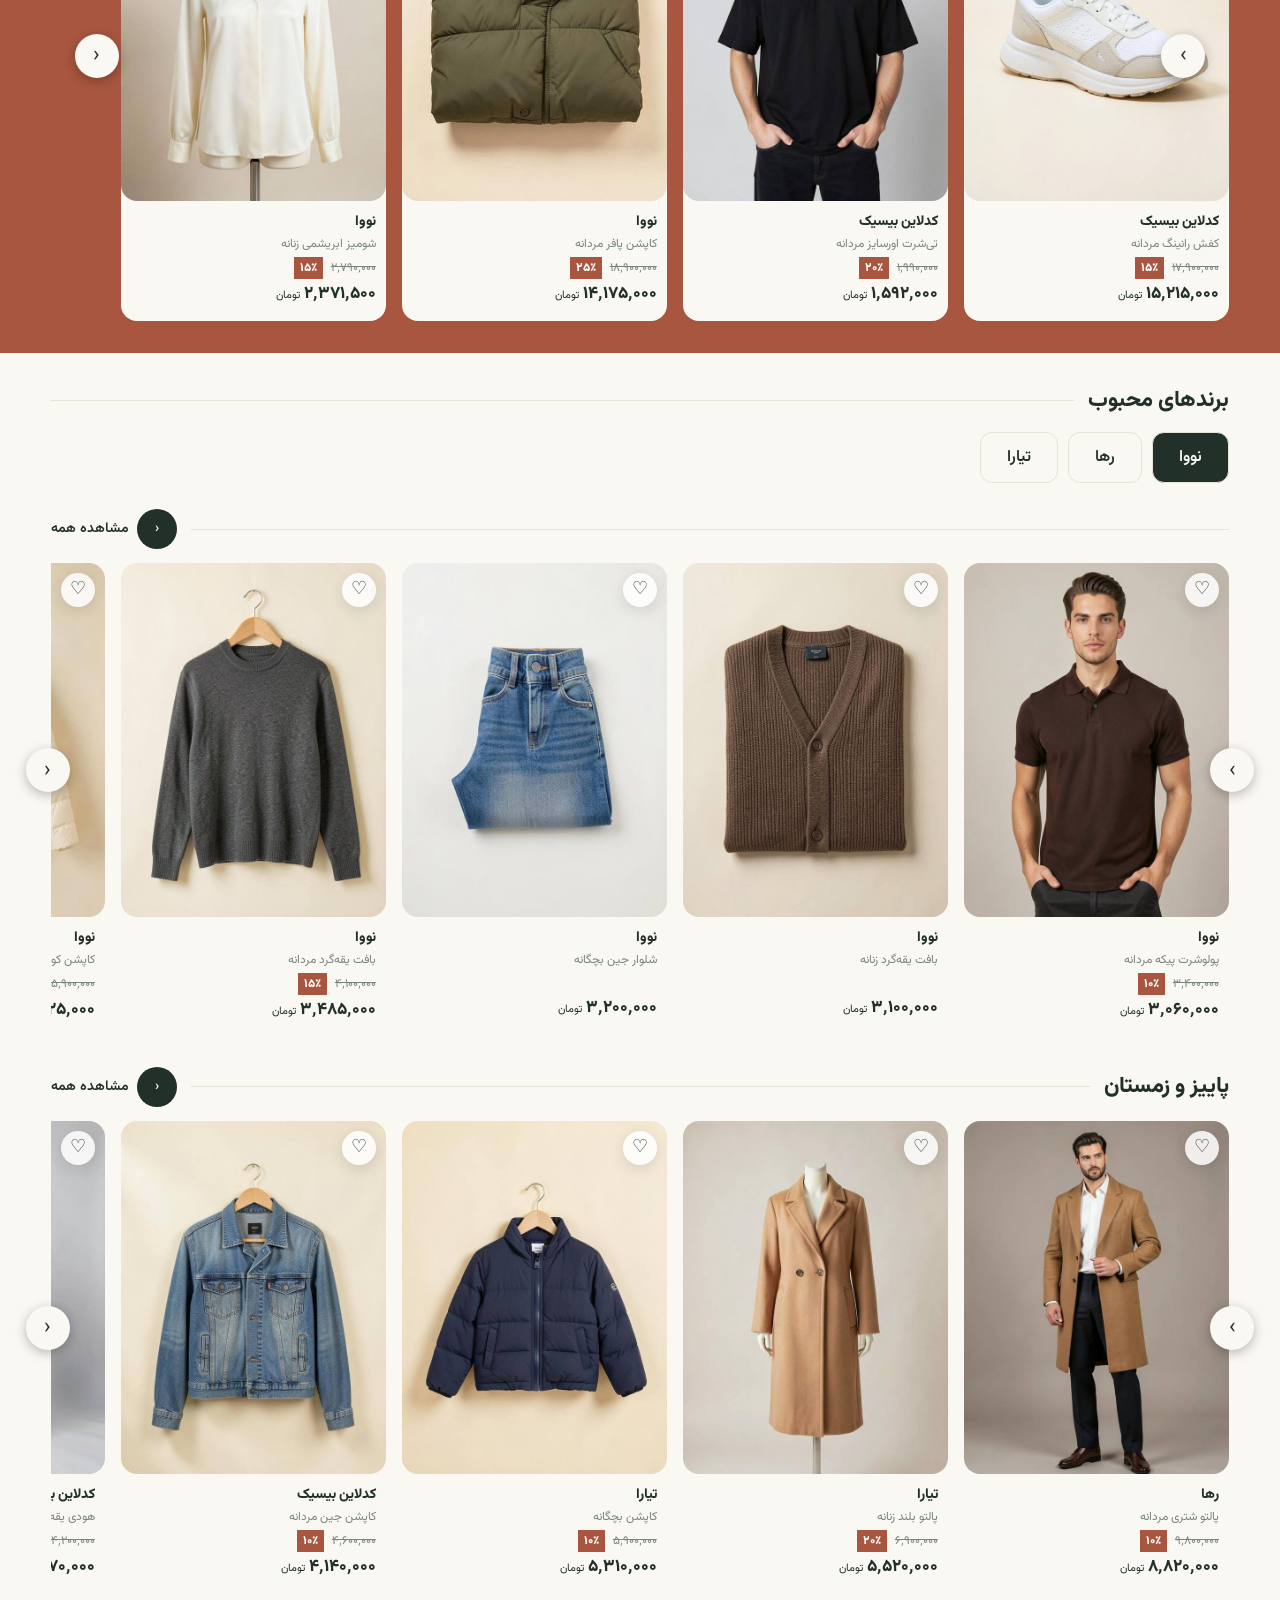
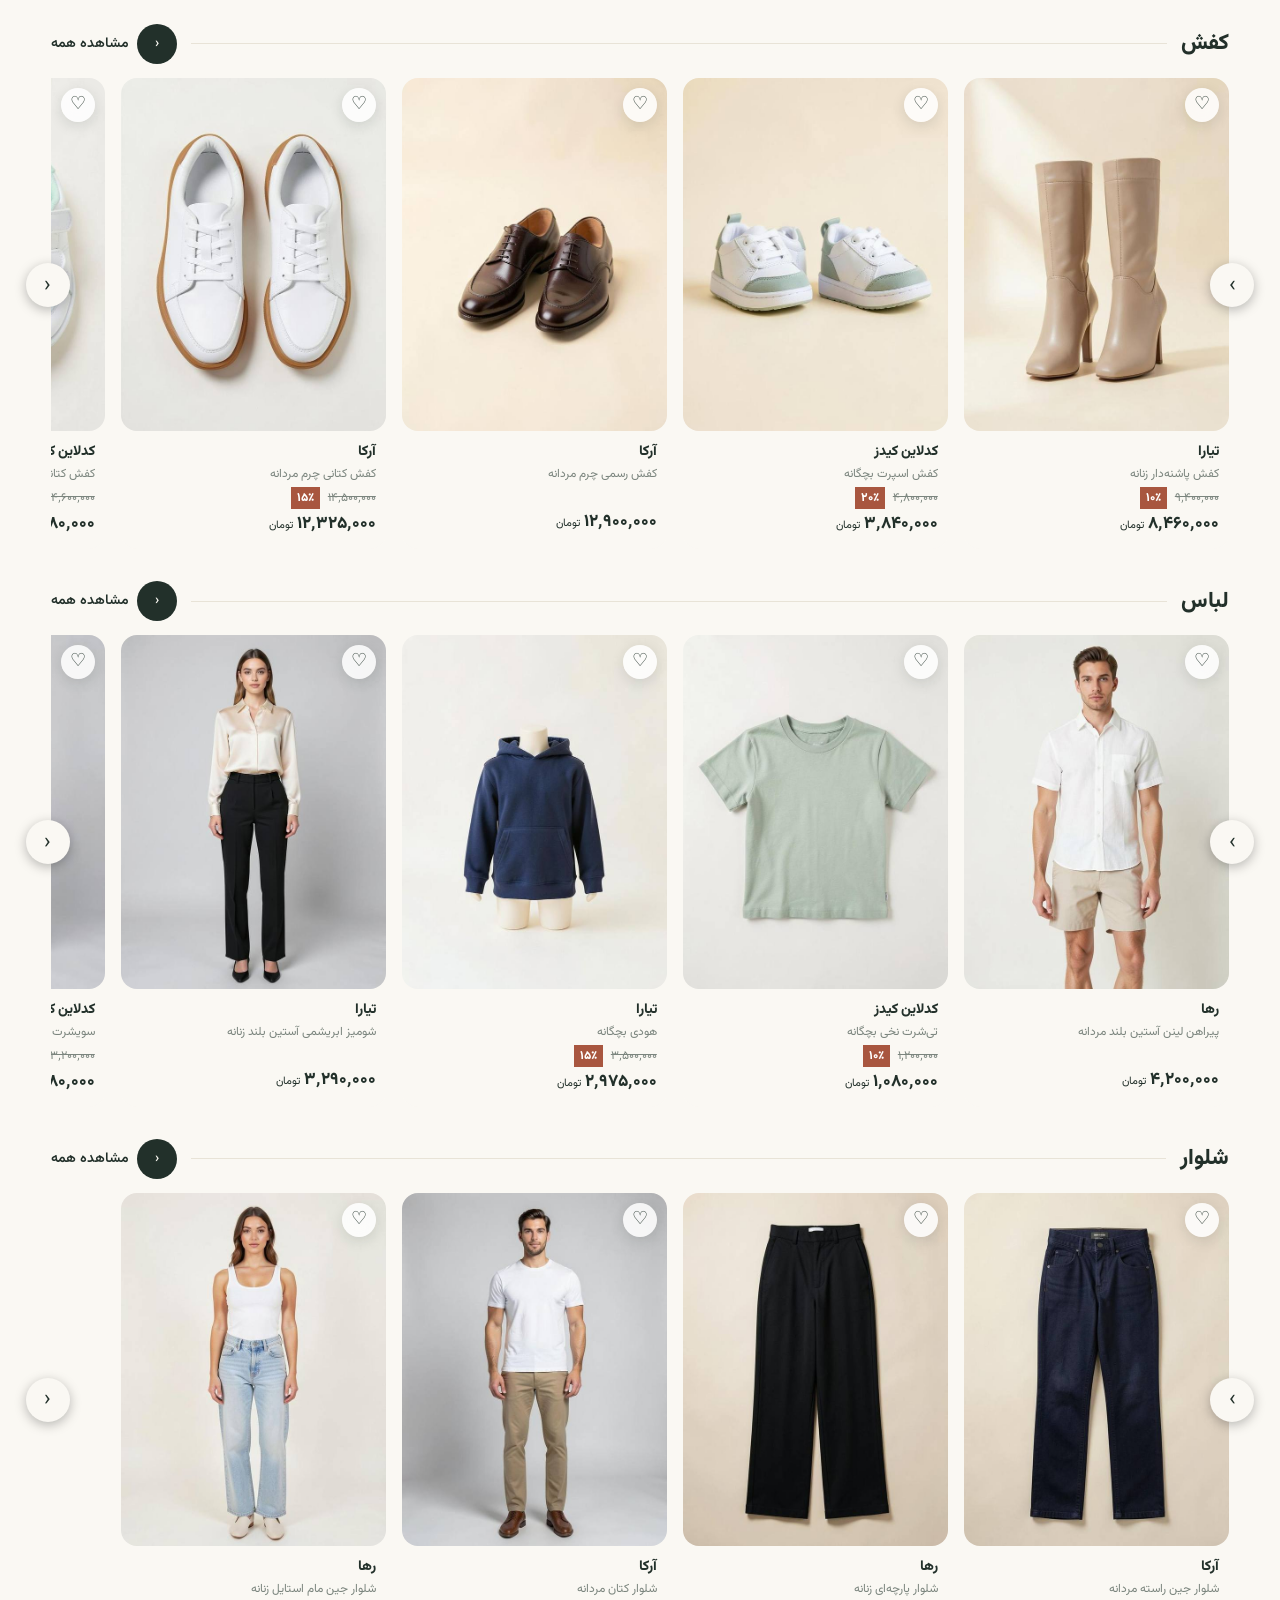
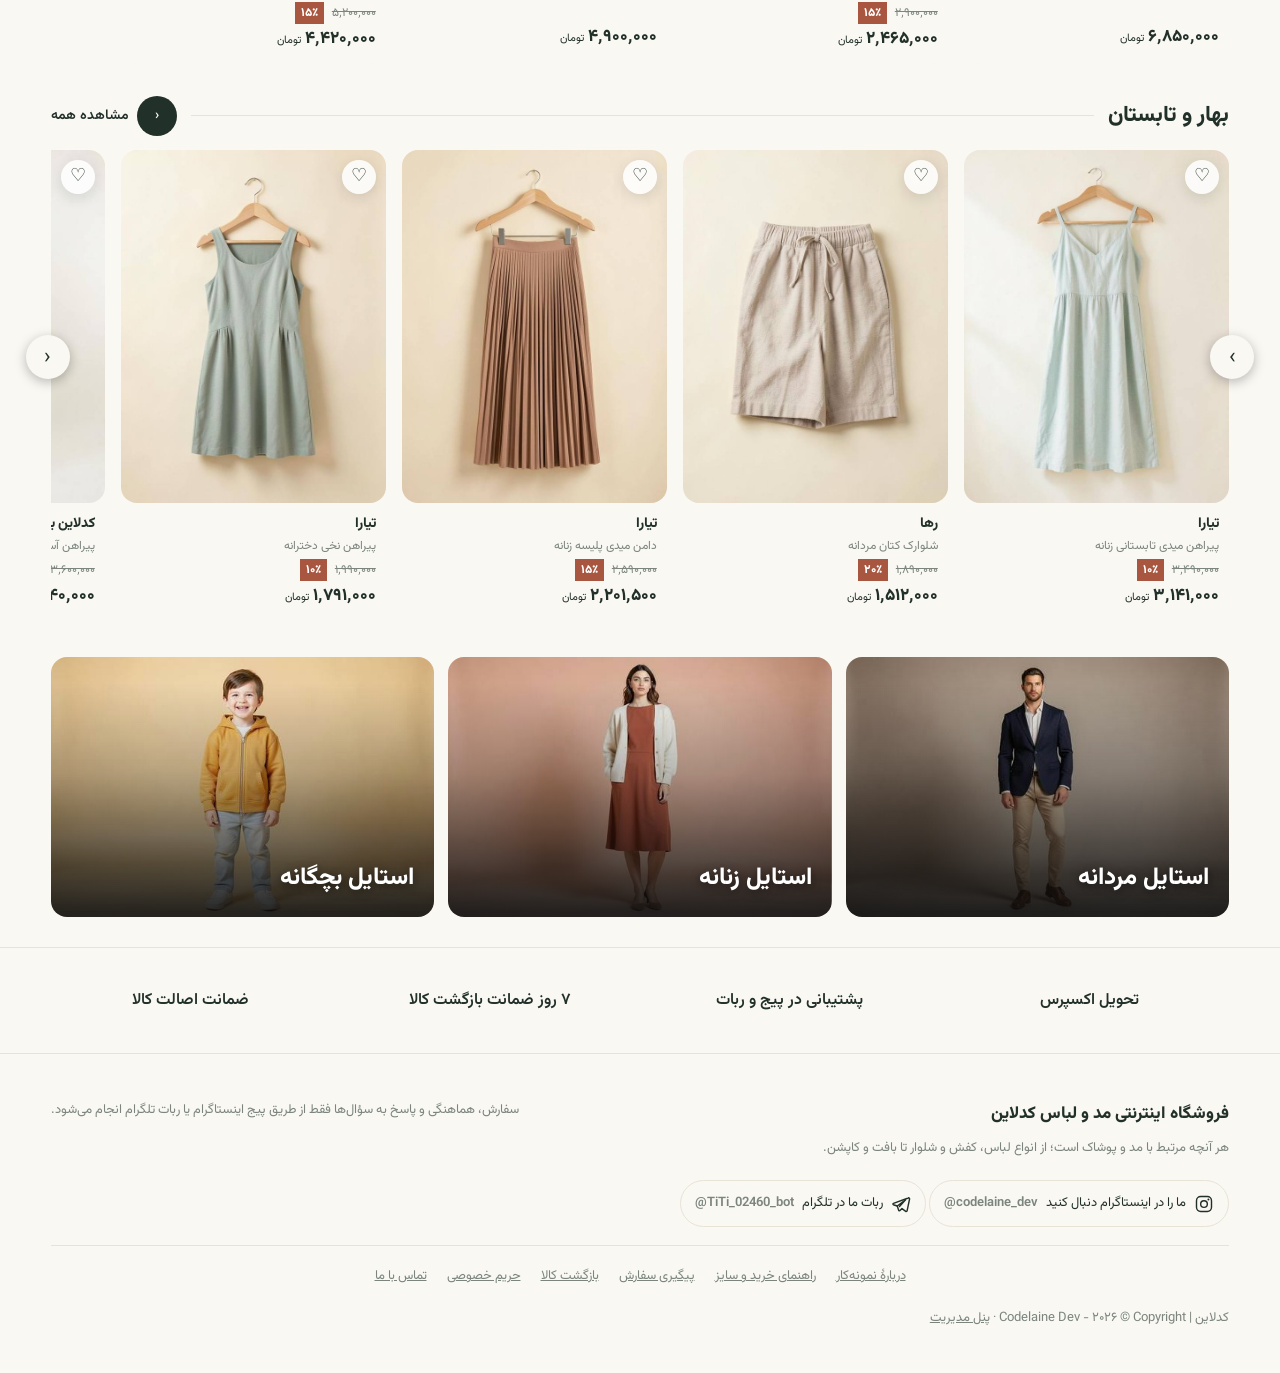
==== commit 73c6555c: "افزودن ۲۰ محصول و حذف دسته‌های کیف و ساعت از کاتالوگ دمو کاتالوگ پوشاک از ۲۹ به ۴۵ محصول رسید و دسته" ====
--- a/frontend/index.html
+++ b/frontend/index.html
@@ -26,10 +26,10 @@
     <main id="app"></main>
     <div id="site-overlays"></div>
 
-    <script src="js/utils.js?v=8"></script>
-    <script src="js/data.js?v=10"></script>
+    <script src="js/utils.js?v=9"></script>
+    <script src="js/data.js?v=11"></script>
     <script src="js/store.js?v=8"></script>
-    <script src="js/components.js?v=15"></script>
-    <script src="js/home.js?v=9"></script>
+    <script src="js/components.js?v=16"></script>
+    <script src="js/home.js?v=10"></script>
   </body>
 </html>
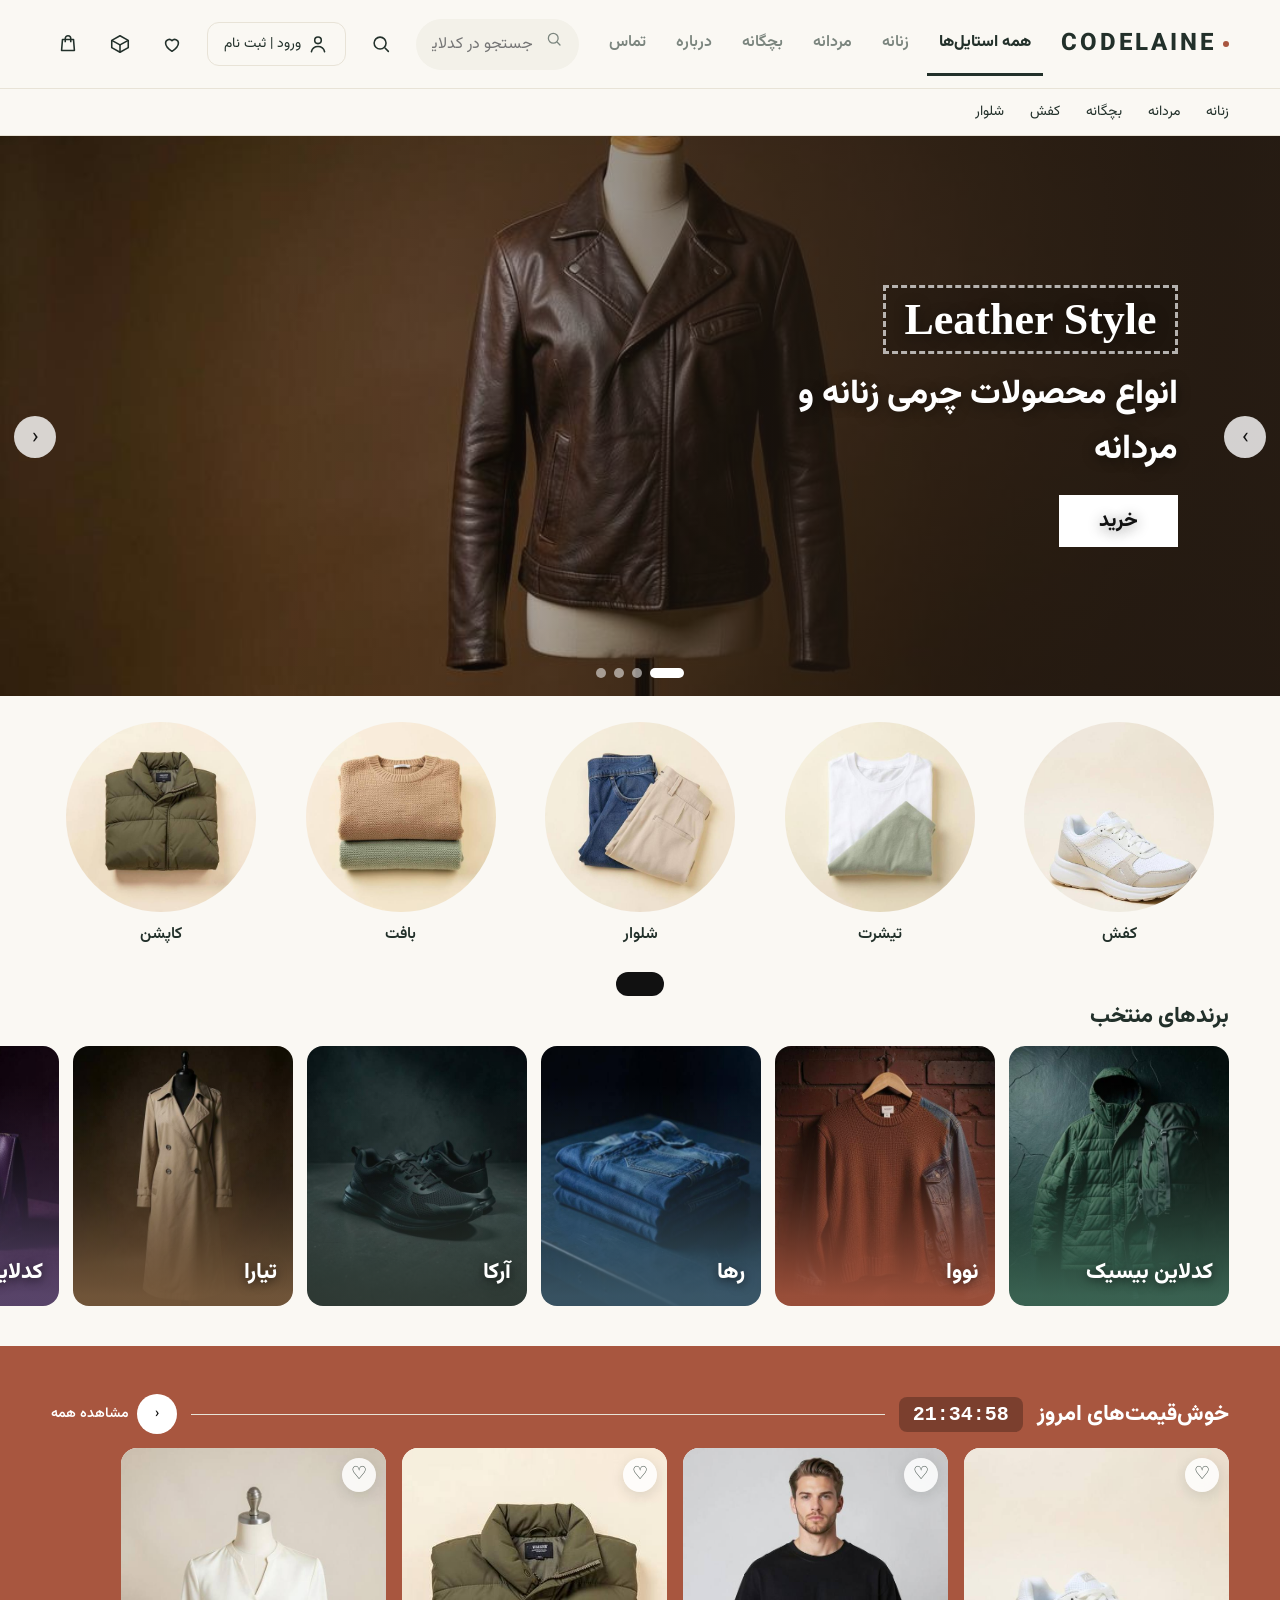
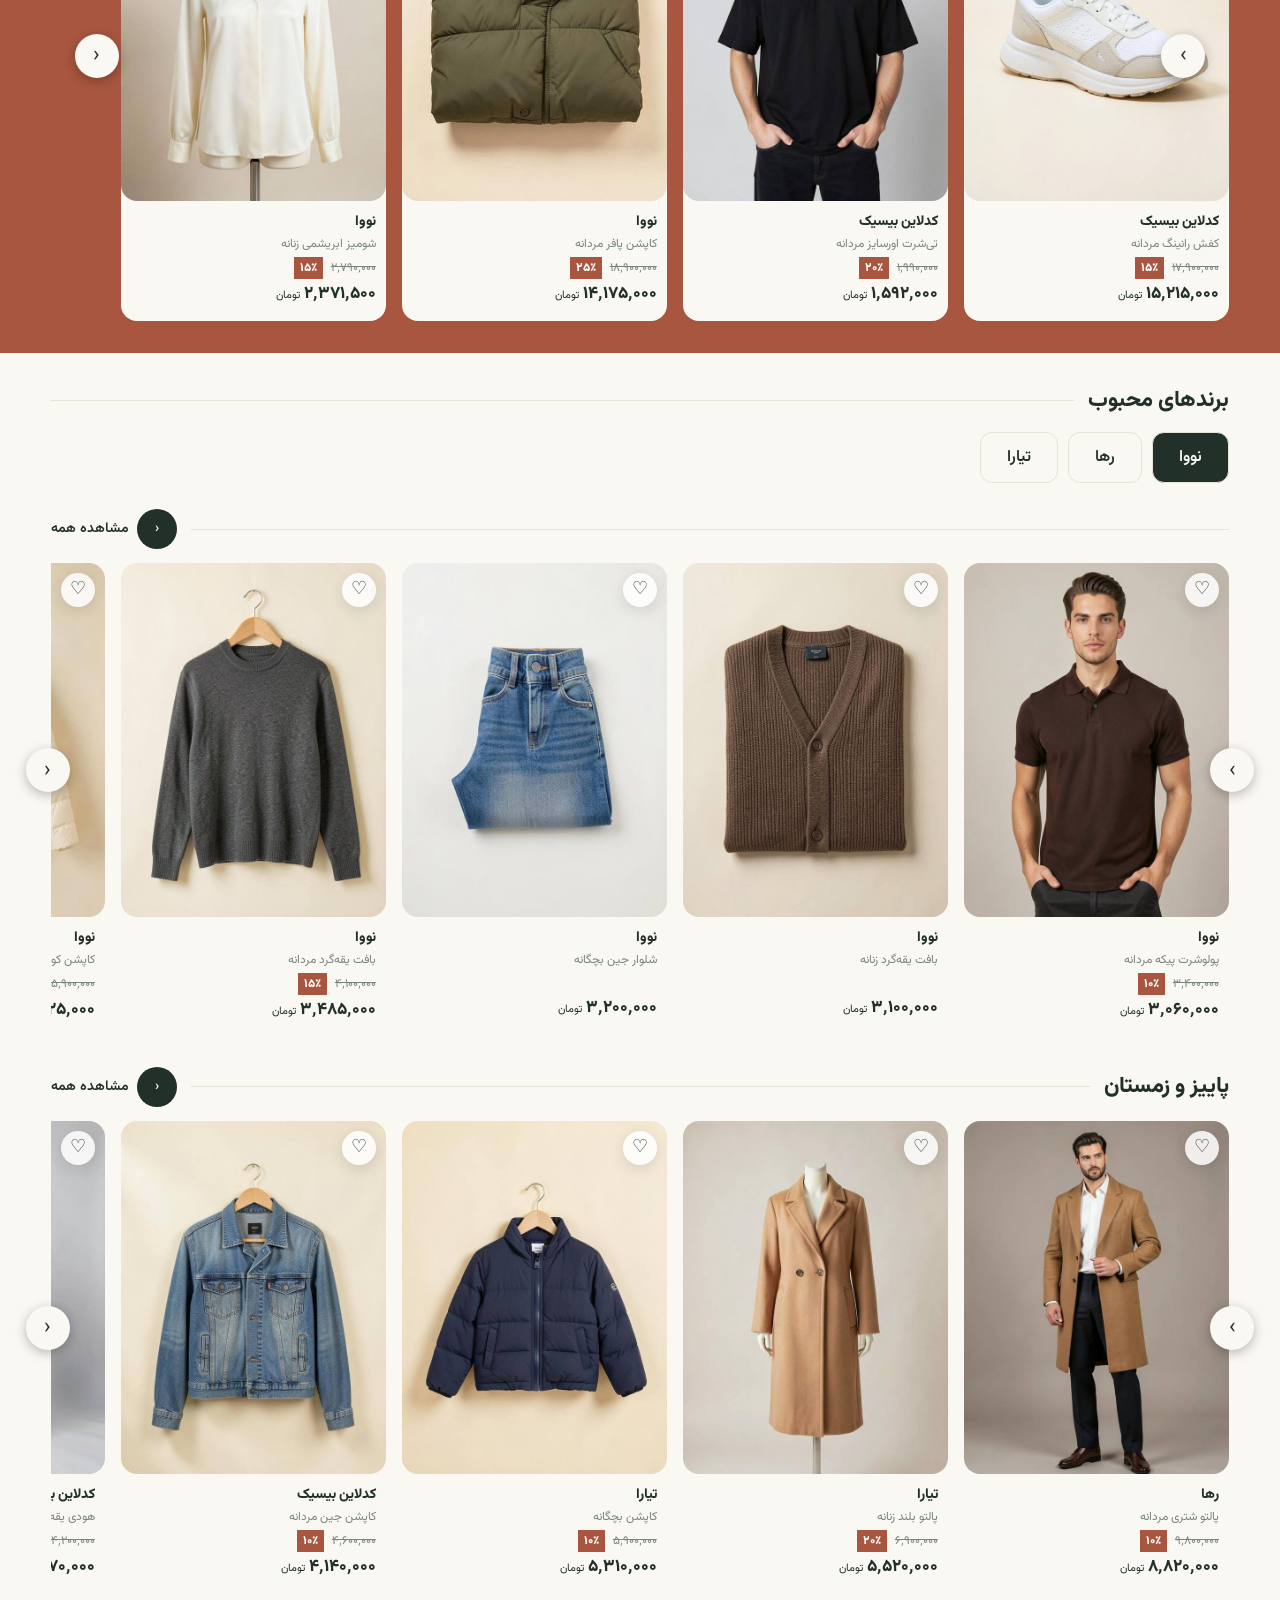
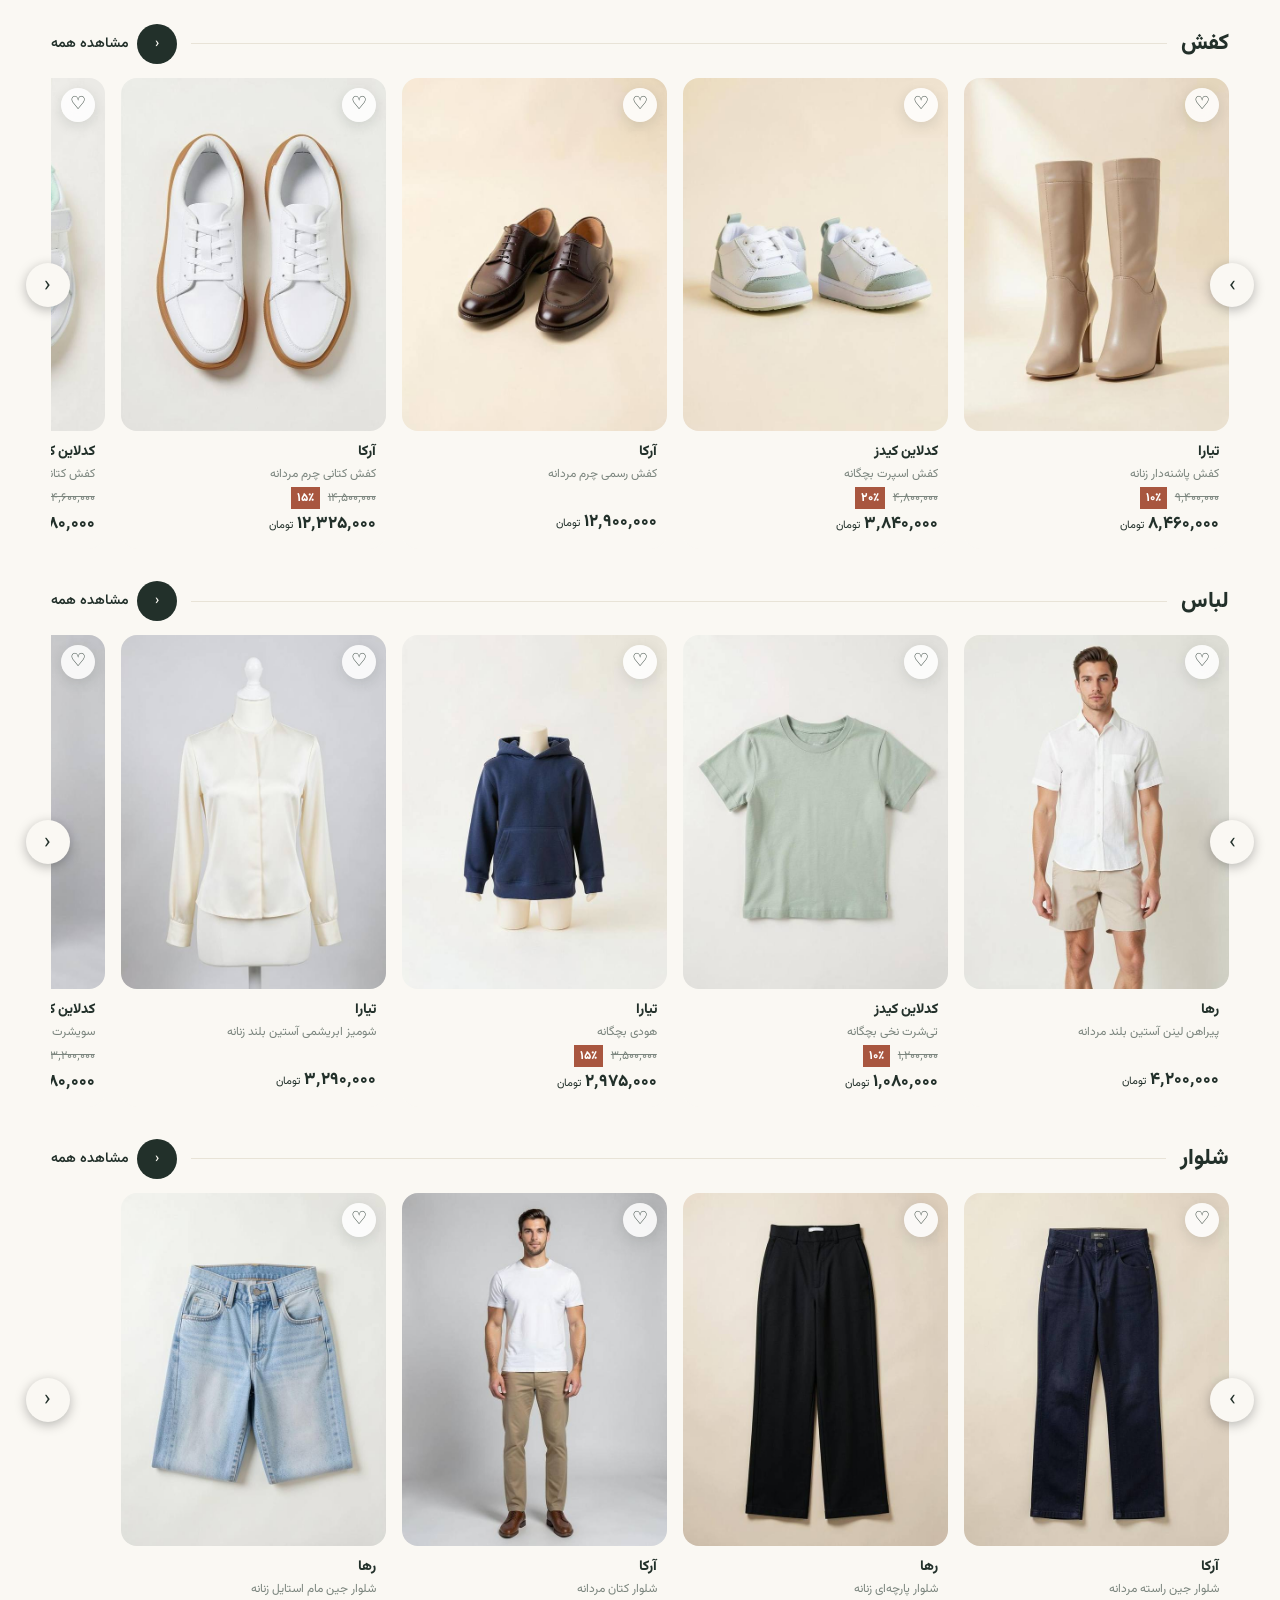
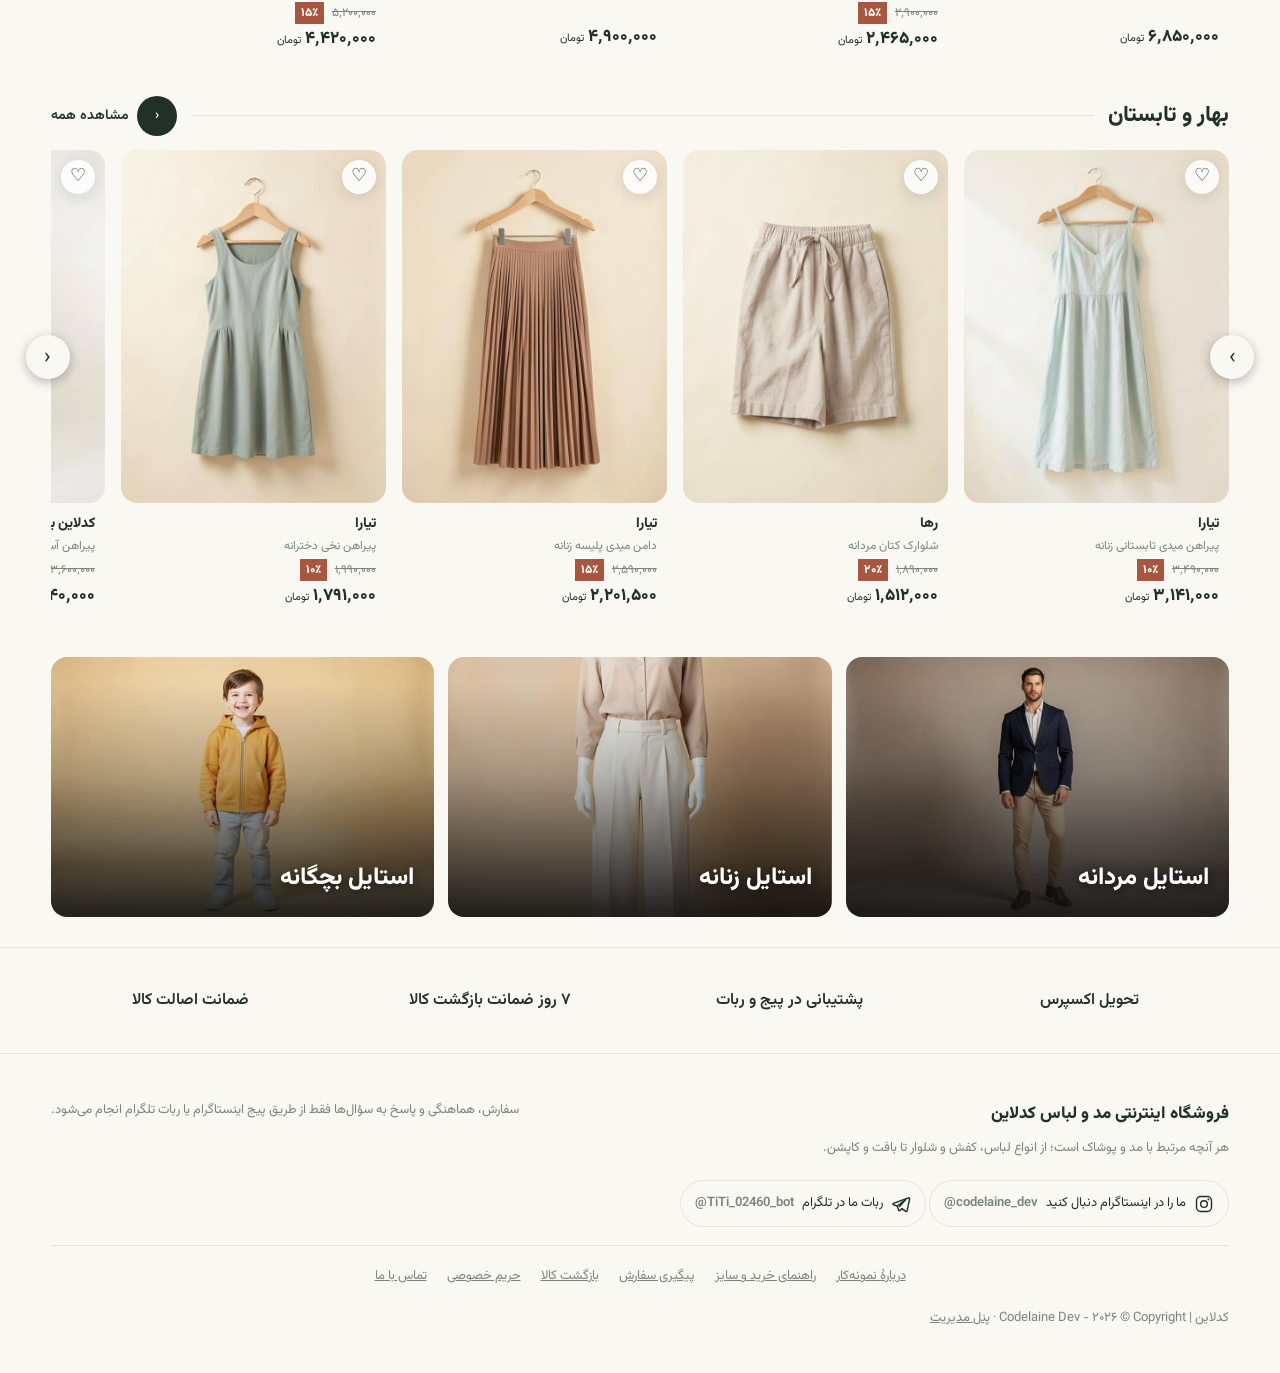
==== commit 896c2c40: "بارگذاری فوری صفحه: حذف انتظار برای API و اضافه‌شدن اسکلت بارگذاری روی میزبانی استاتیک درخواست‌های A" ====
--- a/frontend/index.html
+++ b/frontend/index.html
@@ -19,17 +19,36 @@
     <meta property="og:url" content="https://taha01karimi-creator.github.io/poshak.1/frontend/index.html" />
     <meta property="og:image" content="https://taha01karimi-creator.github.io/poshak.1/frontend/images/hero/fall.jpg" />
     <meta name="twitter:card" content="summary_large_image" />
-    <link rel="stylesheet" href="css/style.css?v=12" />
+    <link rel="preload" as="image" href="images/hero/leather.jpg" fetchpriority="high" />
+    <link rel="stylesheet" href="css/style.css?v=13" />
   </head>
   <body>
     <div id="site-header"></div>
-    <main id="app"></main>
+    <main id="app">
+      <div class="boot" aria-hidden="true">
+        <div class="boot__hero"></div>
+        <div class="boot__row"><i></i><i></i><i></i><i></i></div>
+        <p class="boot__note">در حال بارگذاری…</p>
+      </div>
+    </main>
     <div id="site-overlays"></div>
 
-    <script src="js/utils.js?v=9"></script>
-    <script src="js/data.js?v=11"></script>
+    <script src="js/utils.js?v=10"></script>
+    <script src="js/data.js?v=12"></script>
     <script src="js/store.js?v=8"></script>
     <script src="js/components.js?v=16"></script>
     <script src="js/home.js?v=10"></script>
+    <script>
+      // اگر اسکریپت‌ها به هر دلیلی بالا نیامدند، صفحه سفید نماند
+      window.setTimeout(function () {
+        var app = document.getElementById("app");
+        if (app && app.querySelector(".boot")) {
+          app.innerHTML =
+            '<p style="padding:24px 4%;text-align:center;font:600 14px/1.9 Tahoma,sans-serif;color:#7a7062">' +
+            "صفحه دیر بالا آمد. یک‌بار با Ctrl+Shift+R تازه کن." +
+            "</p>";
+        }
+      }, 9000);
+    </script>
   </body>
 </html>
--- a/frontend/css/style.css
+++ b/frontend/css/style.css
@@ -2124,3 +2124,56 @@
   font-size: 13.5px;
   color: #6b4320;
 }
+
+/* اسکلت سبک صفحه تا وقتی اسکریپت‌ها آماده شوند؛ جای خالی سفید دیده نمی‌شود */
+.boot {
+  padding-bottom: 40px;
+}
+.boot__hero {
+  height: clamp(300px, 56vh, 600px);
+  background: linear-gradient(120deg, #ece6dc, #ded6c8 45%, #e9e3d9);
+  animation: bootPulse 1.5s ease-in-out infinite alternate;
+}
+.boot__row {
+  display: grid;
+  grid-template-columns: repeat(4, 1fr);
+  gap: 14px;
+  padding: 24px 4%;
+}
+.boot__row i {
+  display: block;
+  height: 220px;
+  border-radius: 18px;
+  background: #eee7dc;
+  animation: bootPulse 1.5s ease-in-out infinite alternate;
+}
+.boot__note {
+  margin: 0;
+  padding: 0 4%;
+  text-align: center;
+  font-size: 13px;
+  font-weight: 600;
+  color: #8a7f70;
+}
+@keyframes bootPulse {
+  from {
+    opacity: 0.55;
+  }
+  to {
+    opacity: 1;
+  }
+}
+@media (max-width: 720px) {
+  .boot__row {
+    grid-template-columns: repeat(2, 1fr);
+  }
+  .boot__row i {
+    height: 180px;
+  }
+}
+@media (prefers-reduced-motion: reduce) {
+  .boot__hero,
+  .boot__row i {
+    animation: none;
+  }
+}
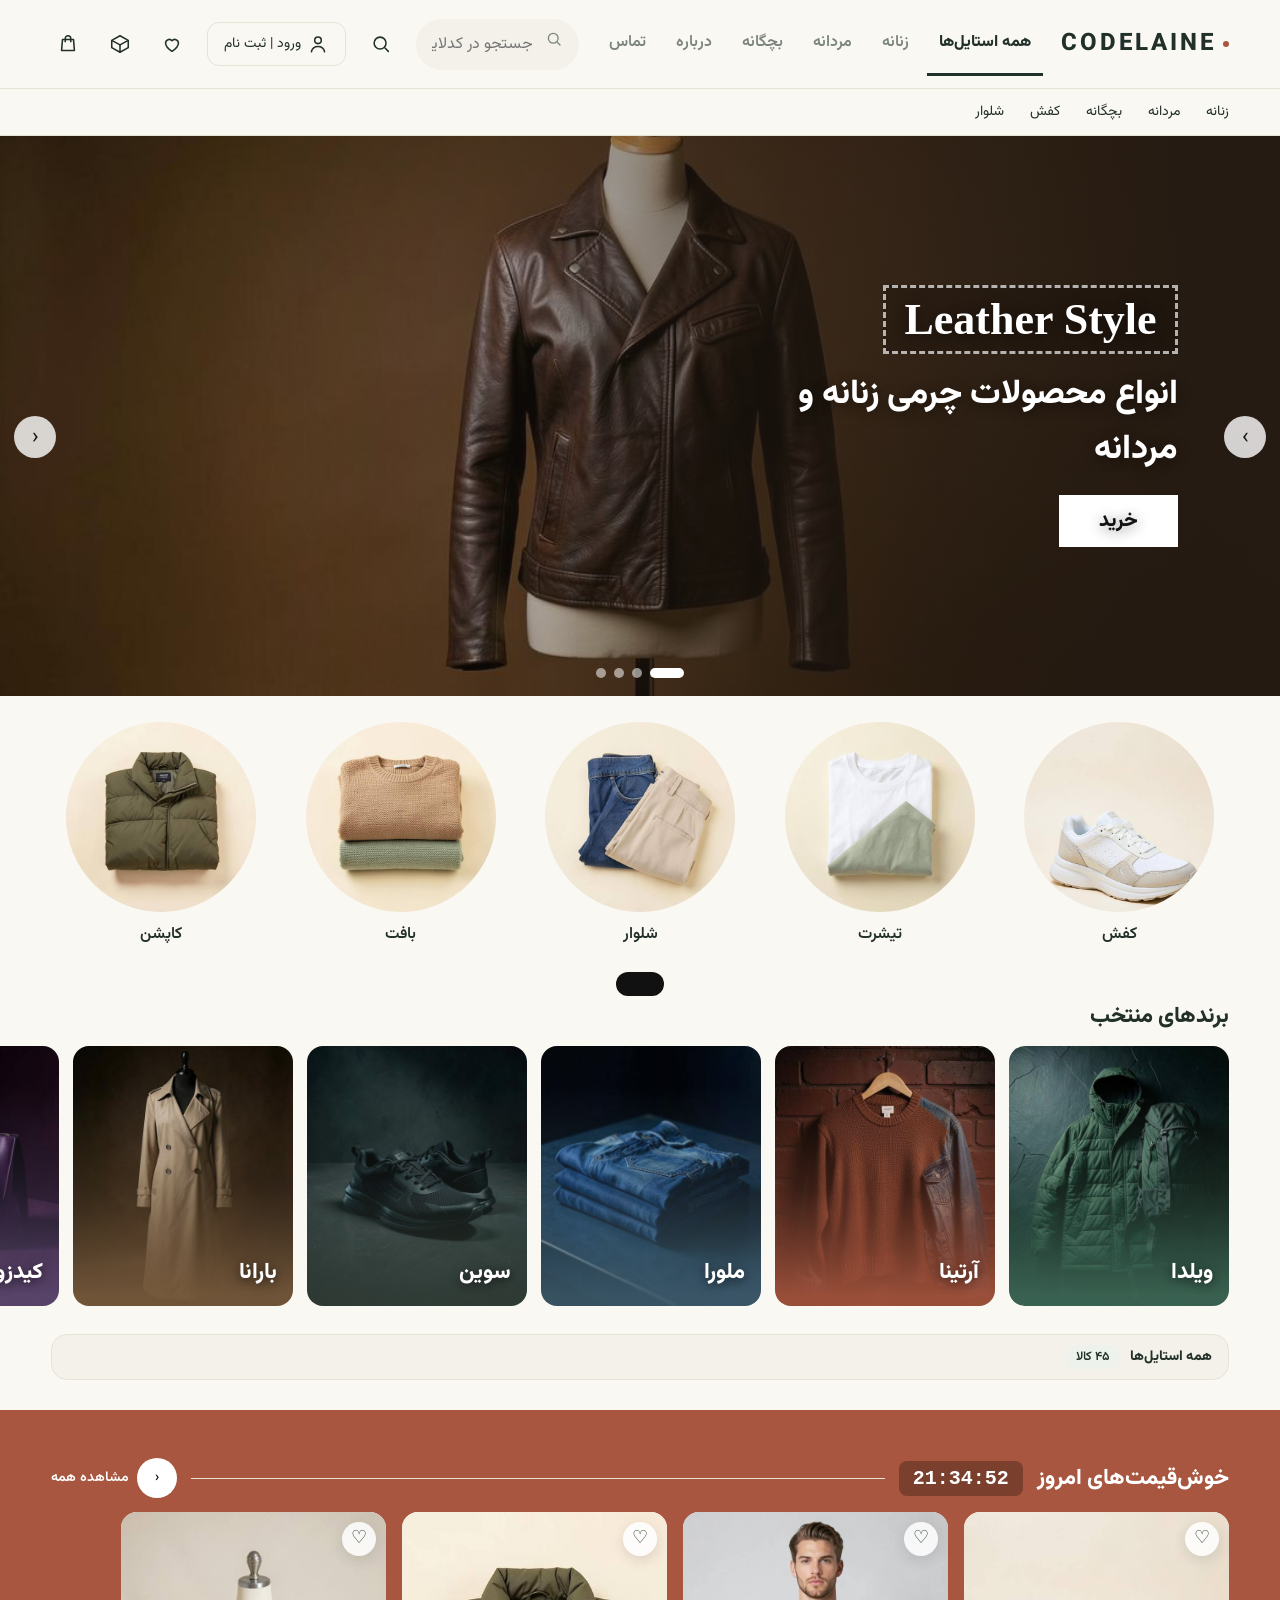
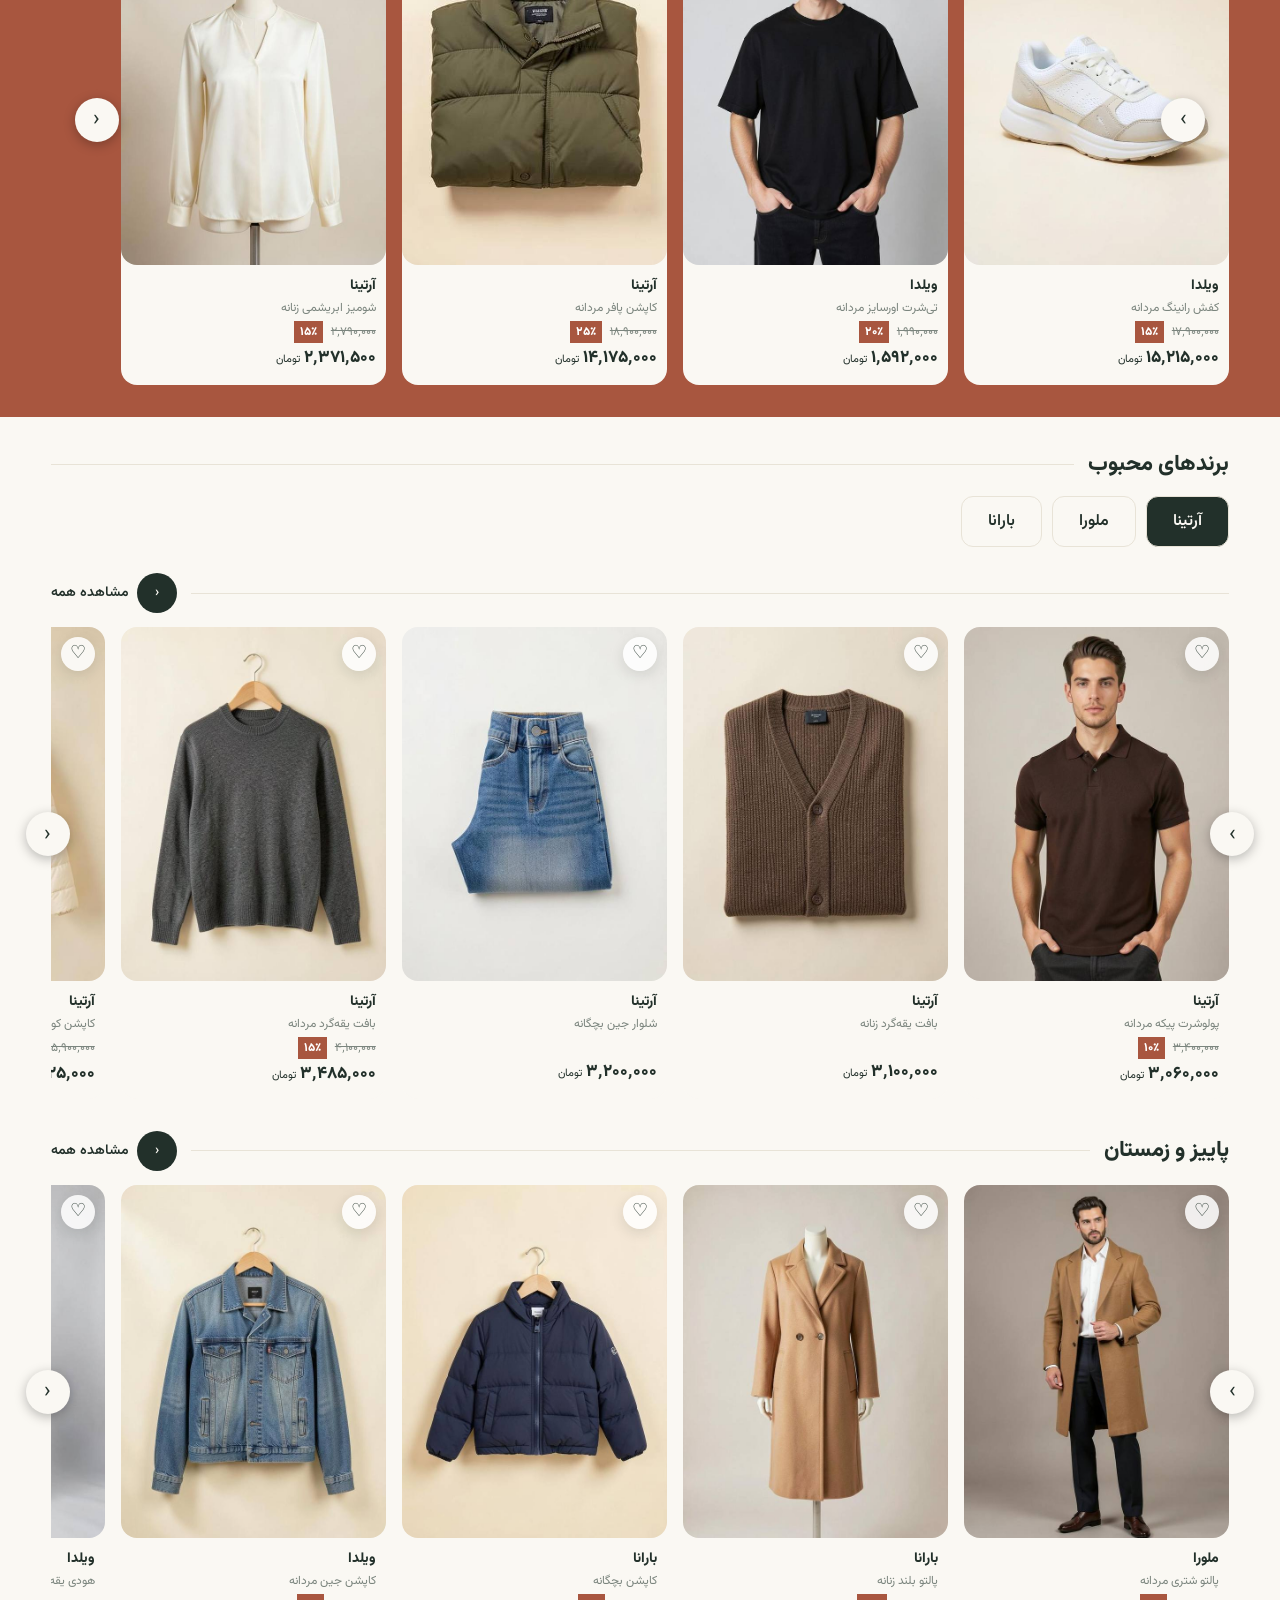
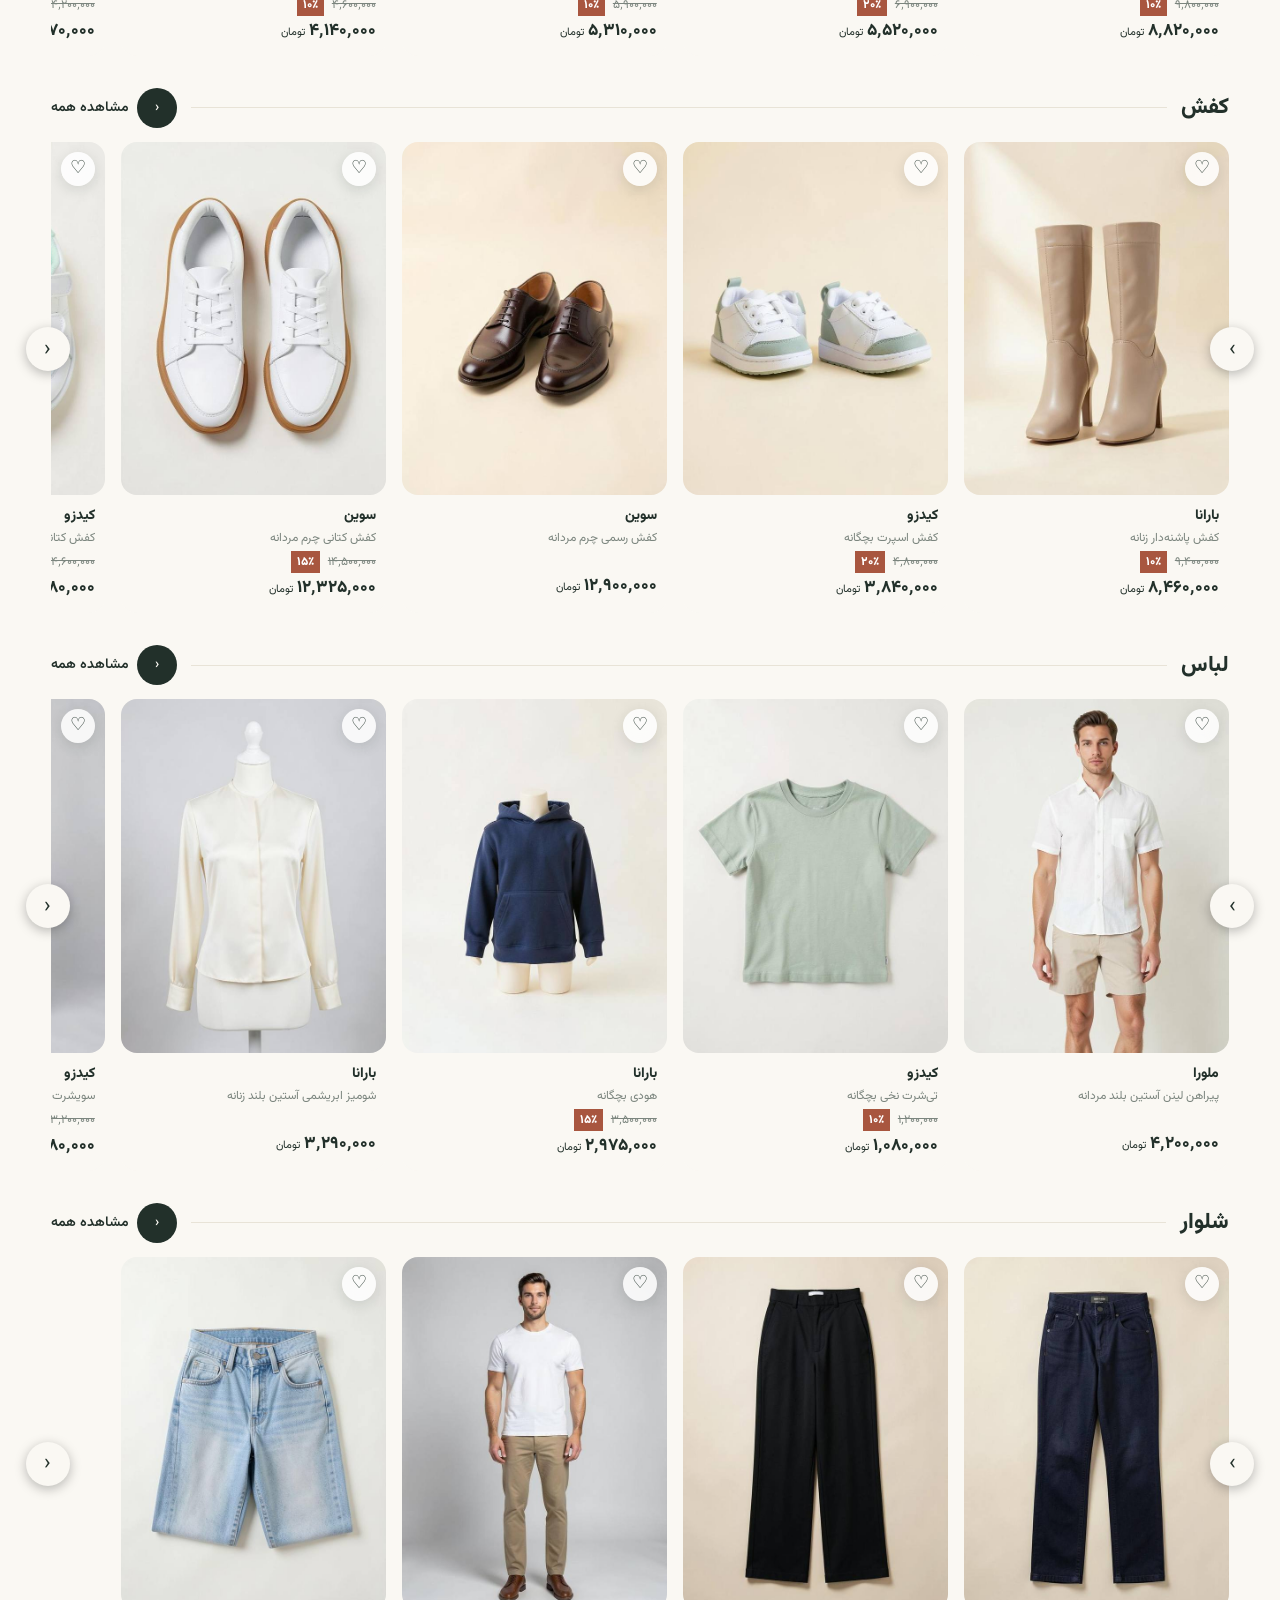
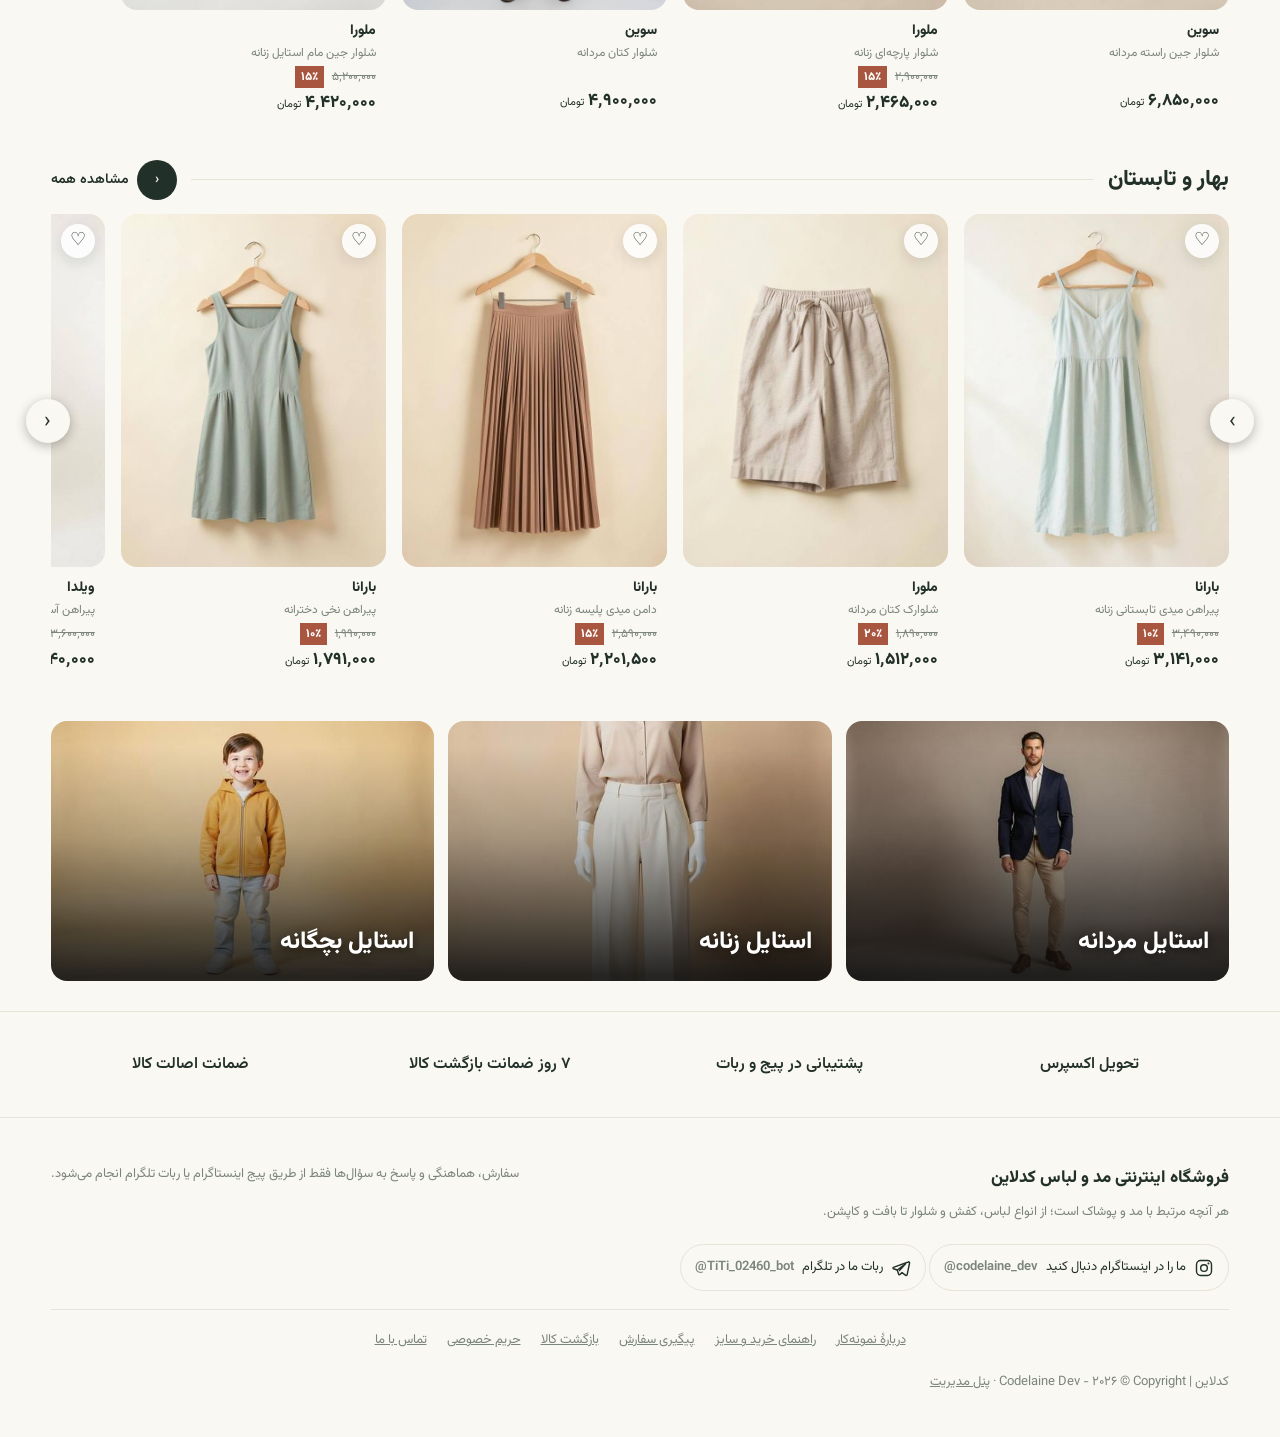
==== commit 9c8d9dd0: "تب‌های استایل روی همهٔ صفحه‌ها کار می‌کنند و برندها تغییر نام دادند تب تعویض استایل دیگر «درباره» و " ====
--- a/frontend/index.html
+++ b/frontend/index.html
@@ -20,7 +20,7 @@
     <meta property="og:image" content="https://taha01karimi-creator.github.io/poshak.1/frontend/images/hero/fall.jpg" />
     <meta name="twitter:card" content="summary_large_image" />
     <link rel="preload" as="image" href="images/hero/leather.jpg" fetchpriority="high" />
-    <link rel="stylesheet" href="css/style.css?v=13" />
+    <link rel="stylesheet" href="css/style.css?v=14" />
   </head>
   <body>
     <div id="site-header"></div>
@@ -33,11 +33,11 @@
     </main>
     <div id="site-overlays"></div>
 
-    <script src="js/utils.js?v=10"></script>
-    <script src="js/data.js?v=12"></script>
+    <script src="js/utils.js?v=11"></script>
+    <script src="js/data.js?v=13"></script>
     <script src="js/store.js?v=8"></script>
-    <script src="js/components.js?v=16"></script>
-    <script src="js/home.js?v=10"></script>
+    <script src="js/components.js?v=17"></script>
+    <script src="js/home.js?v=11"></script>
     <script>
       // اگر اسکریپت‌ها به هر دلیلی بالا نیامدند، صفحه سفید نماند
       window.setTimeout(function () {
--- a/frontend/css/style.css
+++ b/frontend/css/style.css
@@ -2177,3 +2177,42 @@
     animation: none;
   }
 }
+
+/* تب‌های هدر داخل یک span هستند تا «درباره» و «تماس» با تعویض تب حذف نشوند */
+.tabset {
+  display: contents;
+}
+
+/* خط خلاصهٔ فیلتر بالای محصولات؛ بعد از کلیک روی تب‌ها دیده می‌شود */
+.tab-note {
+  display: flex;
+  align-items: center;
+  flex-wrap: wrap;
+  gap: 10px;
+  margin: 18px 4% 0;
+  padding: 10px 16px;
+  border: 1px solid var(--line);
+  border-radius: 16px;
+  background: var(--soft);
+  font-size: 13.5px;
+  color: var(--mut);
+}
+.tab-note b {
+  color: var(--fg);
+  font-size: 14px;
+}
+.tab-note span {
+  padding: 2px 10px;
+  border-radius: 999px;
+  background: var(--card);
+  color: var(--fg);
+  font-size: 12.5px;
+  font-weight: 600;
+}
+.tab-note a {
+  margin-inline-start: auto;
+  color: var(--fg);
+  font-weight: 600;
+  text-decoration: underline;
+  text-underline-offset: 3px;
+}
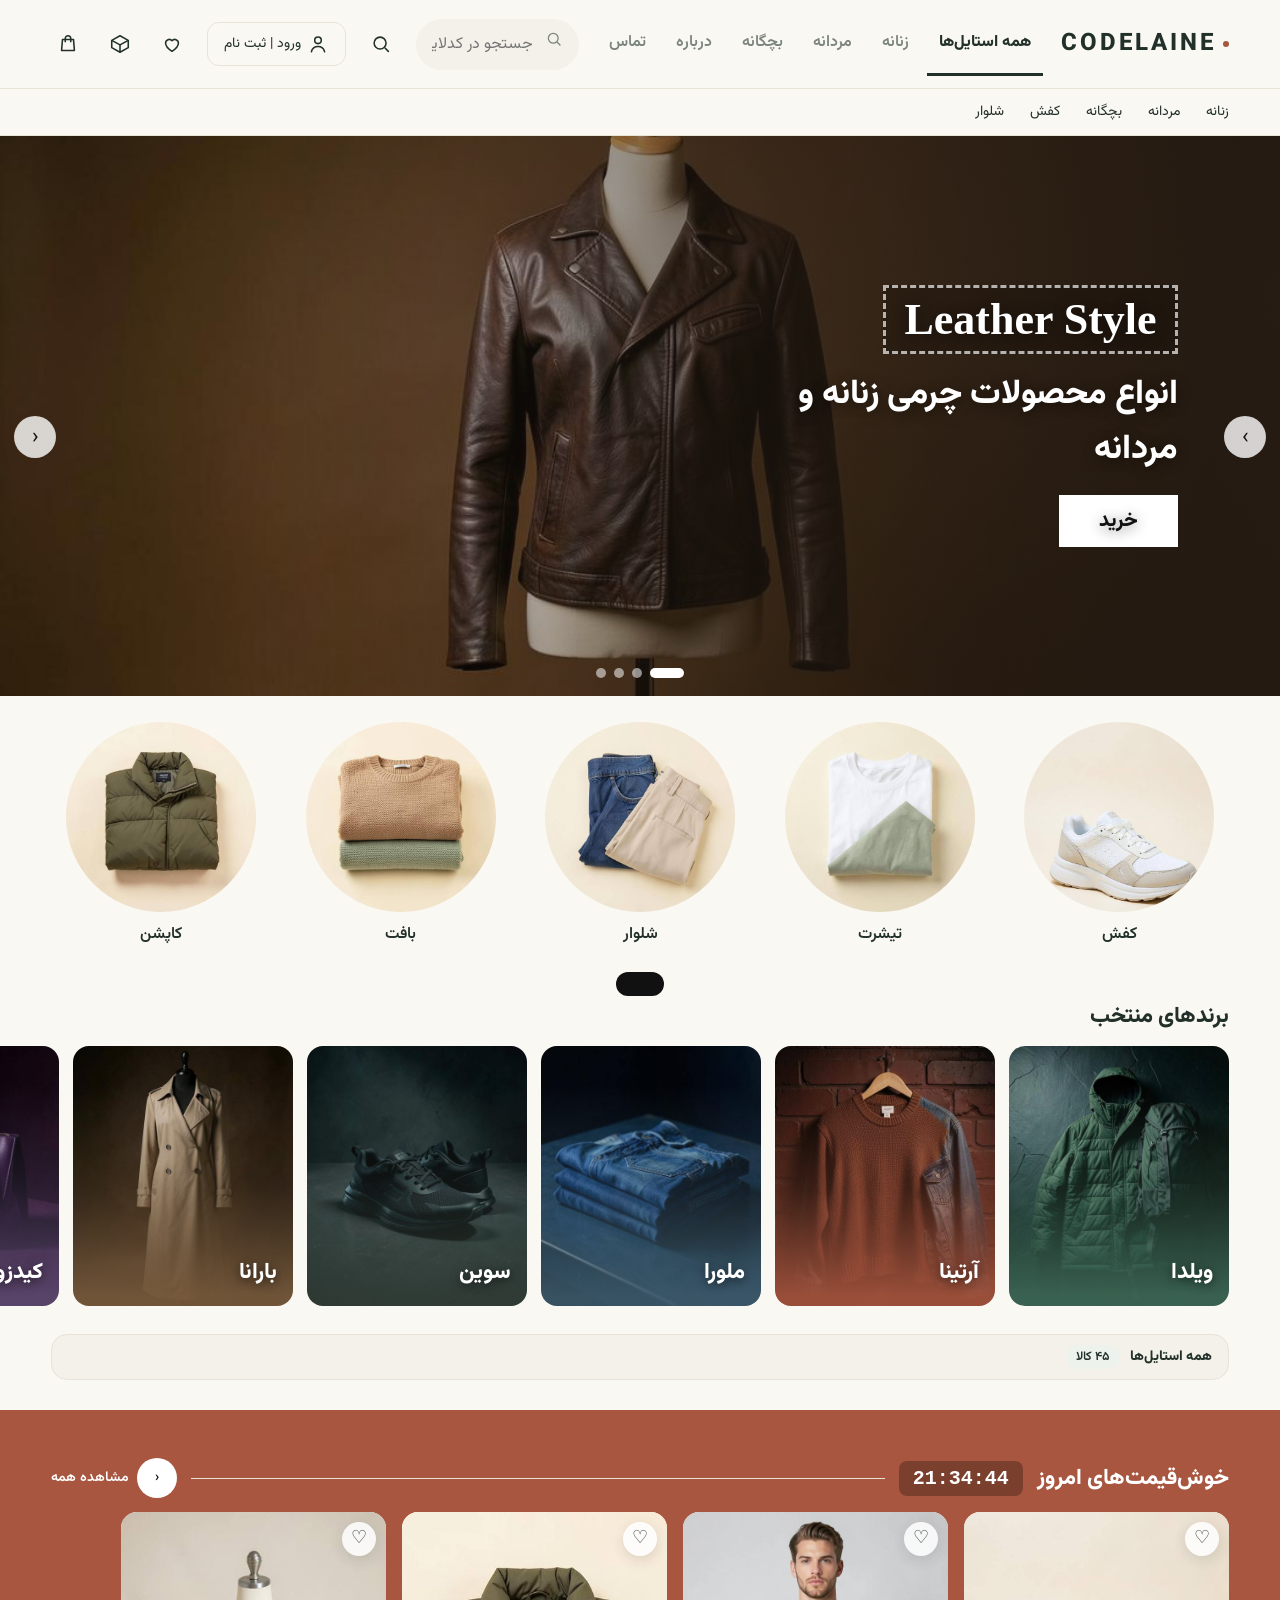
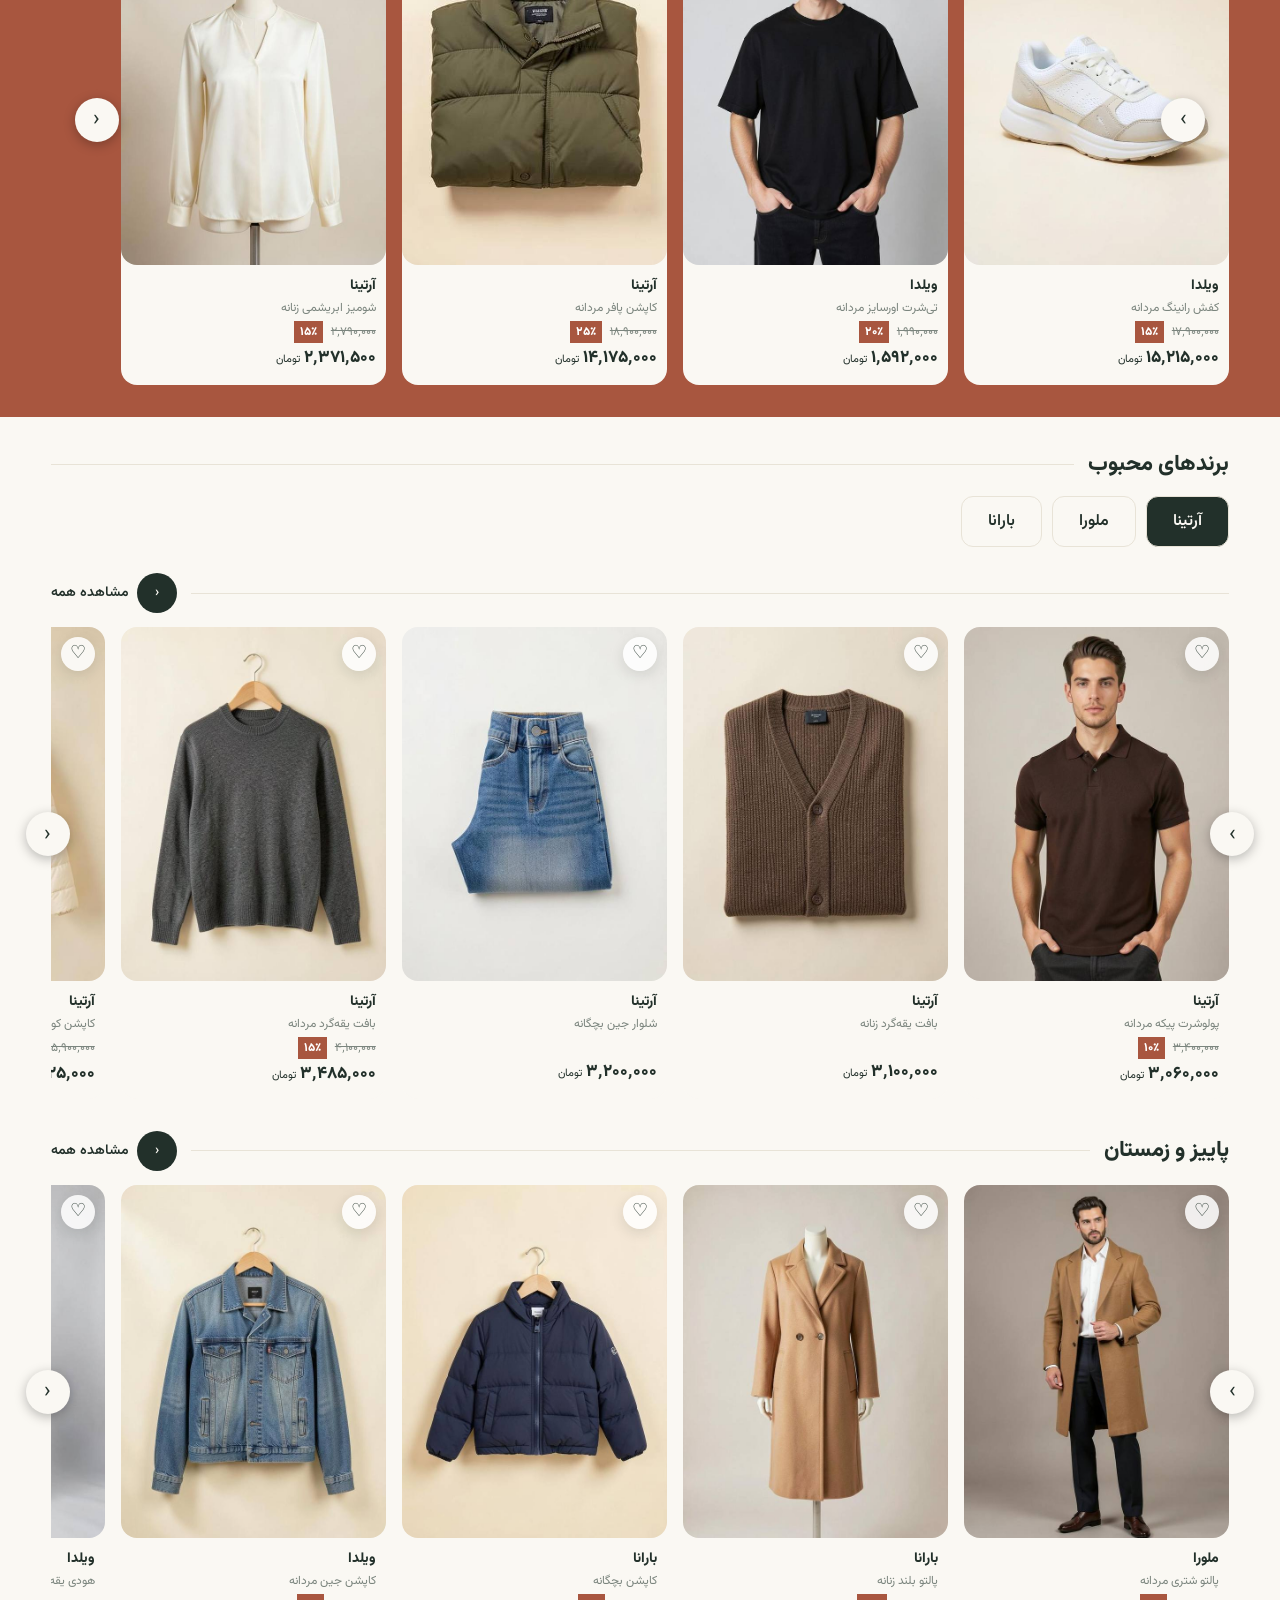
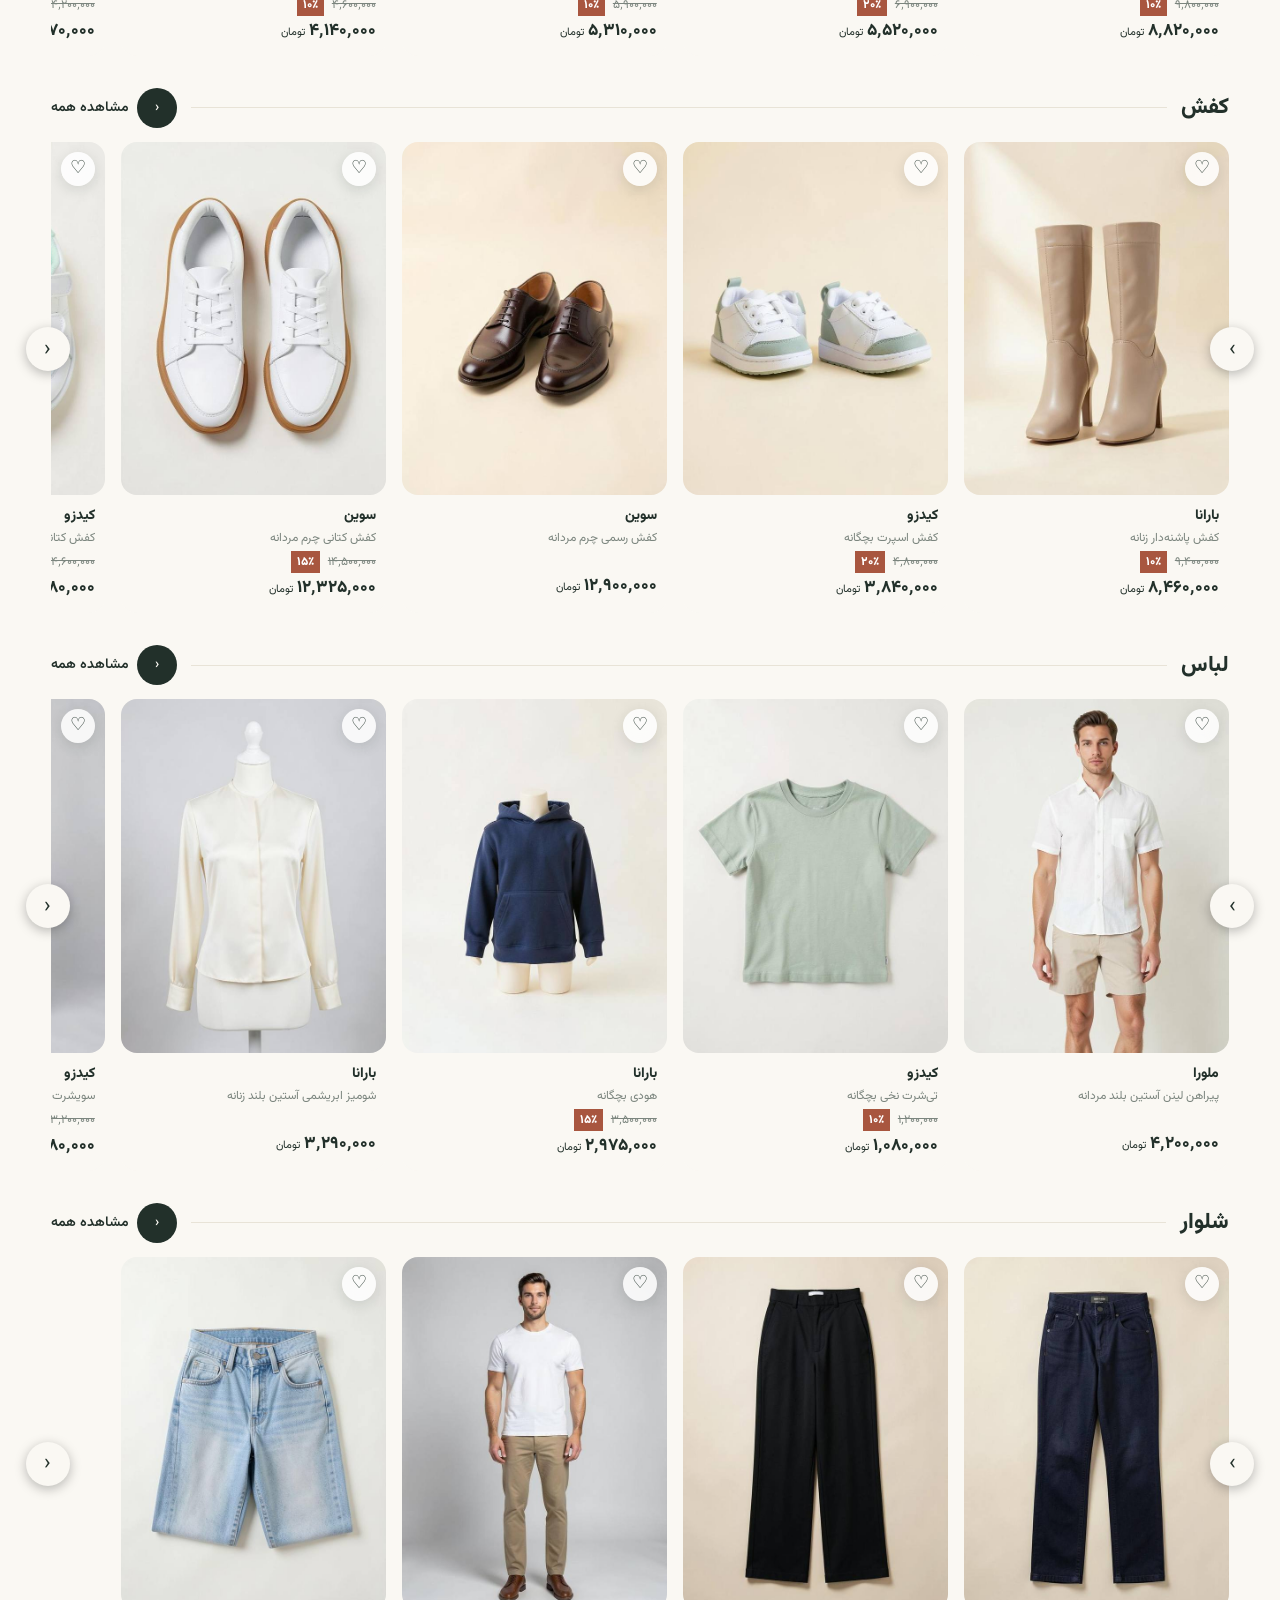
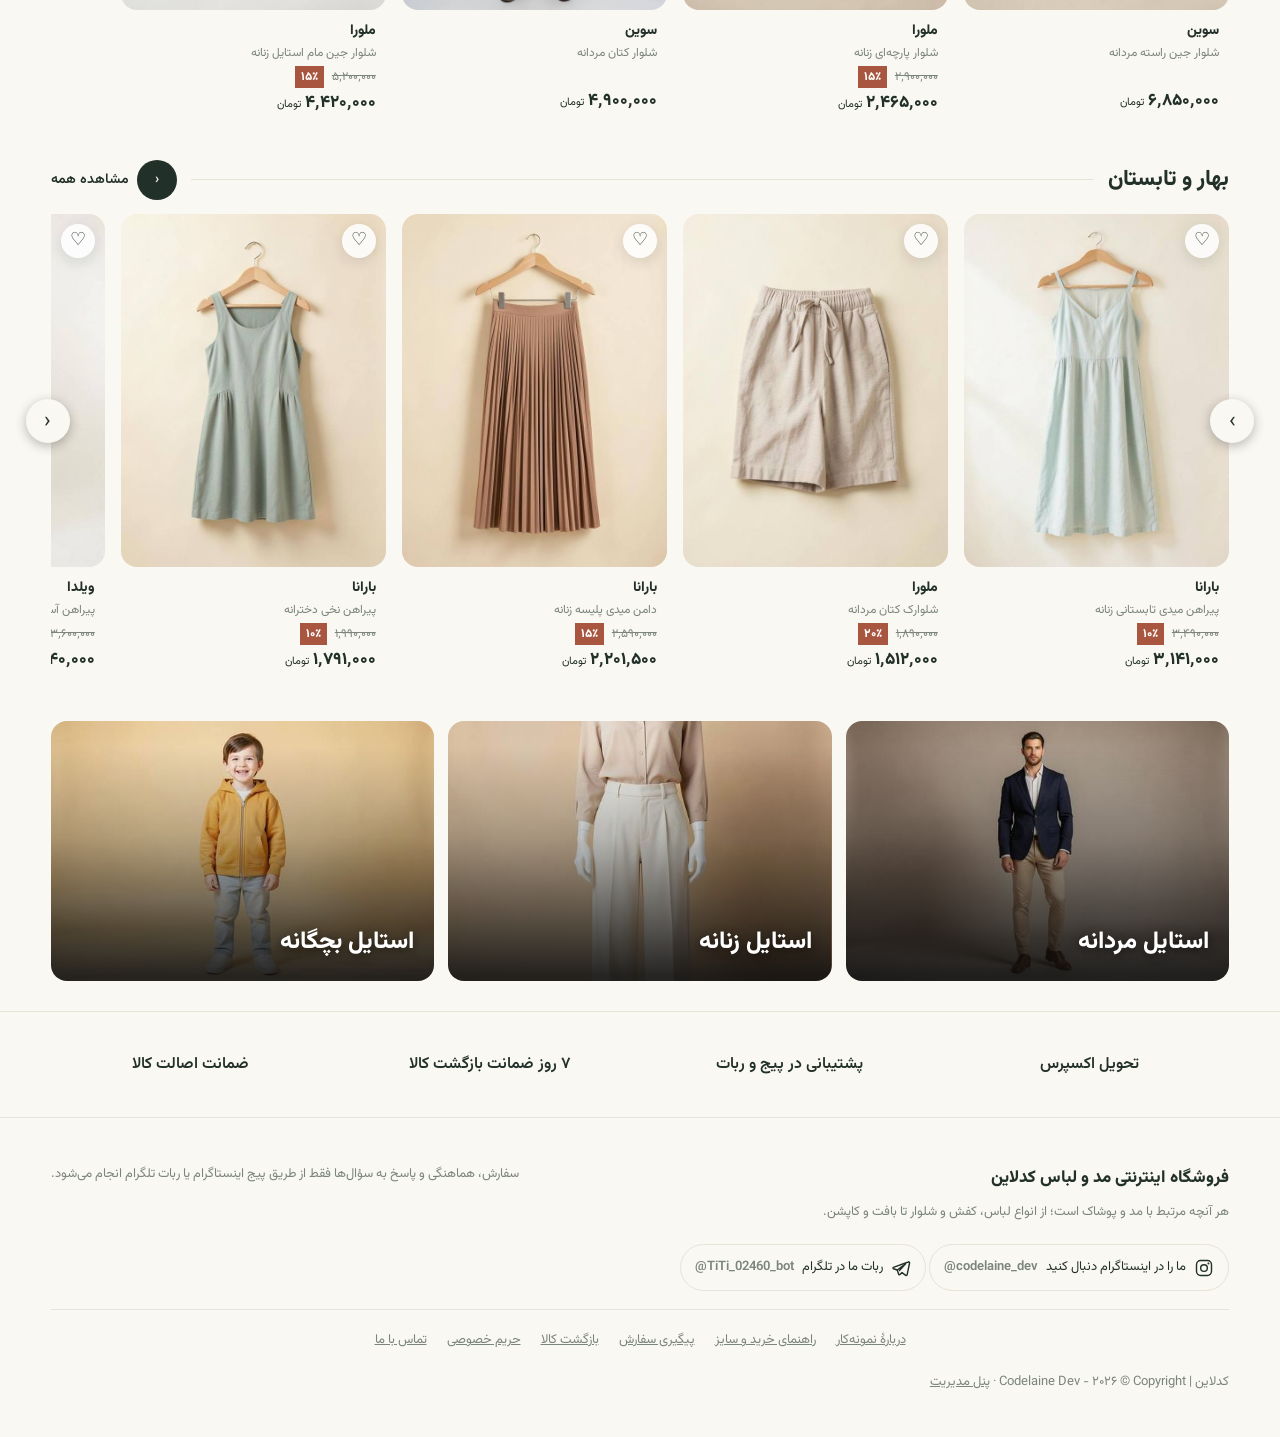
==== commit b7f21fd2: "داده‌های دموی قدیمی هنگام تغییر نام برندها حفظ می‌شود به‌جای پاک‌کردن کاتالوگ ذخیره‌شده در مرورگر، ن" ====
--- a/frontend/index.html
+++ b/frontend/index.html
@@ -33,8 +33,8 @@
     </main>
     <div id="site-overlays"></div>
 
-    <script src="js/utils.js?v=11"></script>
-    <script src="js/data.js?v=13"></script>
+    <script src="js/utils.js?v=12"></script>
+    <script src="js/data.js?v=14"></script>
     <script src="js/store.js?v=8"></script>
     <script src="js/components.js?v=17"></script>
     <script src="js/home.js?v=11"></script>
